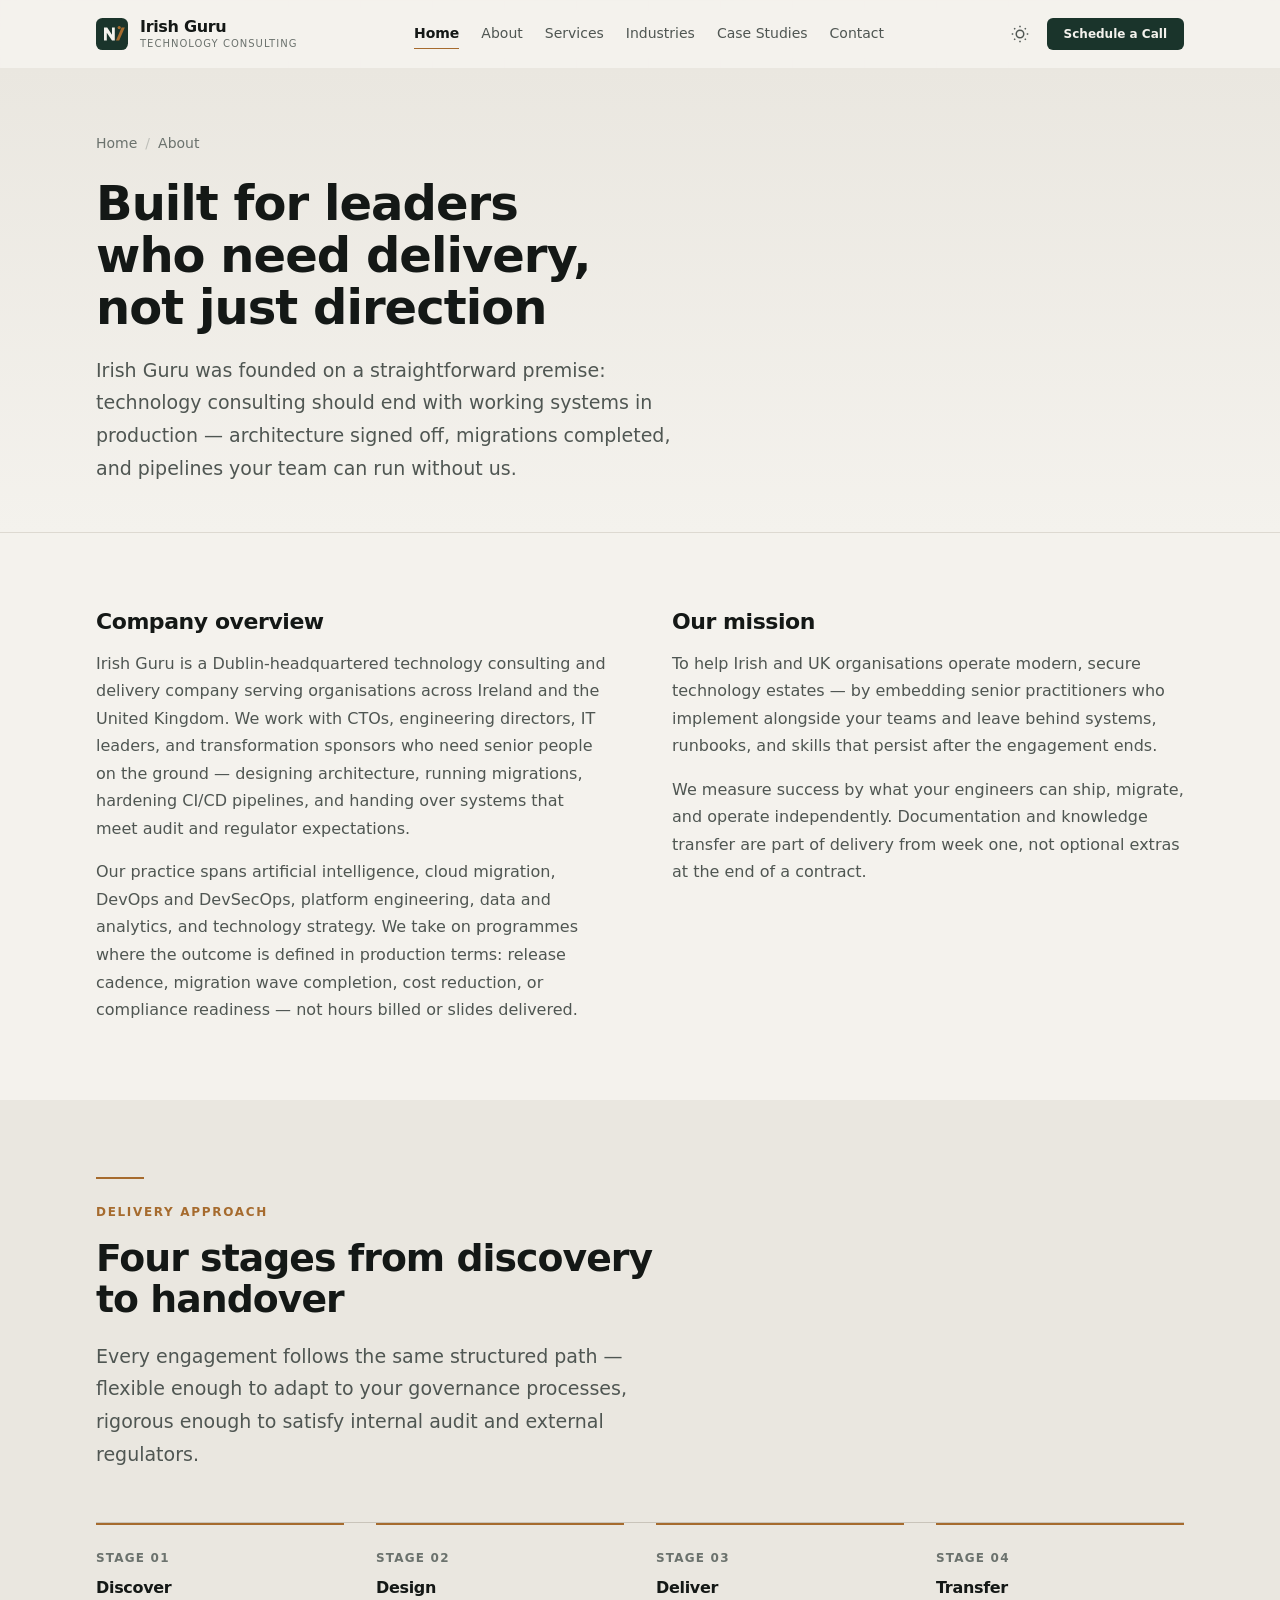
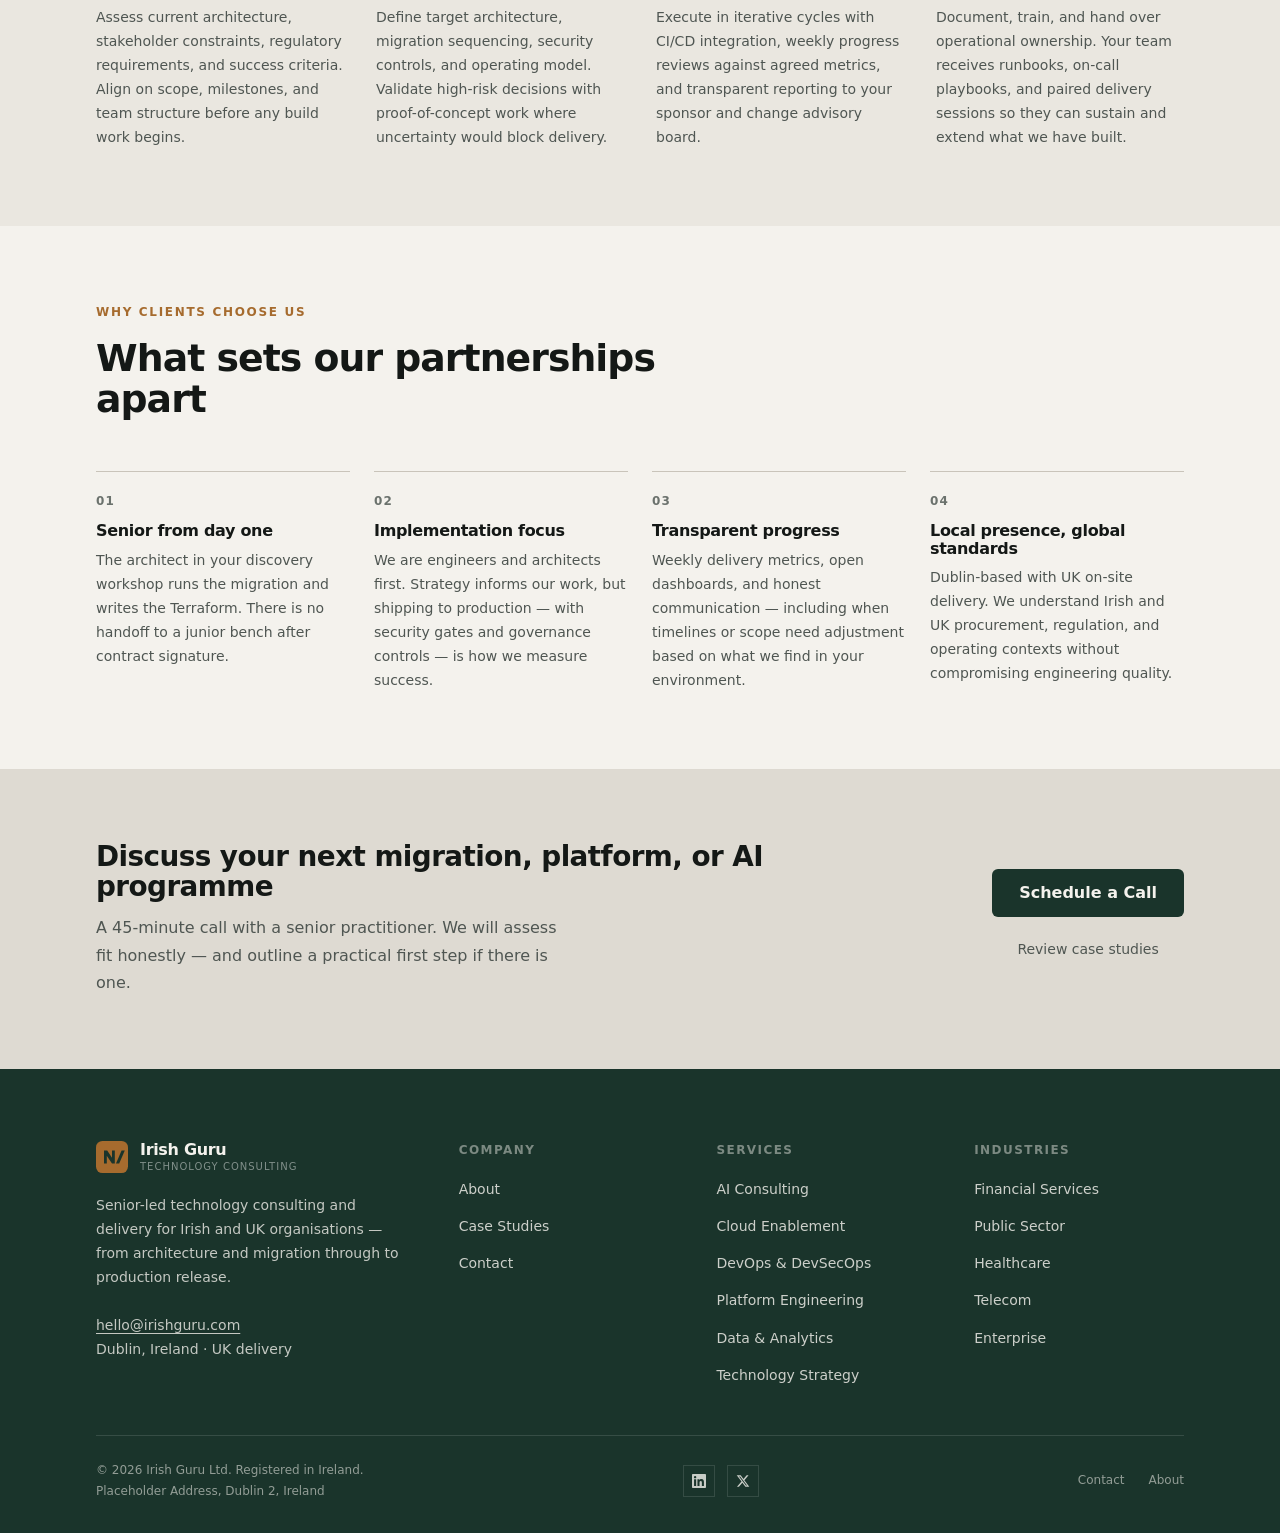
==== about/index.html @ 26310a8b "Use clean URLs without .html in browser address bar" ====
<!DOCTYPE html>
<html lang="en-IE">
<head>
  <meta charset="UTF-8">
  <meta name="viewport" content="width=device-width, initial-scale=1.0">
  <meta name="theme-color" content="#1a342b" media="(prefers-color-scheme: light)">
  <meta name="theme-color" content="#0c100e" media="(prefers-color-scheme: dark)">
  <link rel="preconnect" href="https://api.fontshare.com" crossorigin>
  <link rel="preconnect" href="https://fonts.googleapis.com">
  <link rel="preconnect" href="https://fonts.gstatic.com" crossorigin>
  <link href="https://api.fontshare.com/v2/css?f[]=satoshi@700,500,400&f[]=cabinet-grotesk@800,700,500&display=swap" rel="stylesheet">
  <link href="https://fonts.googleapis.com/css2?family=Source+Serif+4:ital,opsz,wght@0,8..60,400;0,8..60,600;1,8..60,400&display=swap" rel="stylesheet">
  <title>About — Irish Guru Technology Consulting</title>
  <meta name="description" content="Irish Guru is a Dublin-based consultancy that embeds senior architects and engineers with Irish and UK organisations — from discovery through production handover.">
  <meta name="robots" content="index, follow">
  <link rel="canonical" href="https://irishguru.com/about/">
  <link rel="icon" href="../favicon.svg" type="image/svg+xml">
  <meta property="og:type" content="website">
  <meta property="og:site_name" content="Irish Guru">
  <meta property="og:title" content="About — Irish Guru Technology Consulting">
  <meta property="og:description" content="Senior-led technology consulting and delivery for Irish and UK organisations — architecture, migration, and secure release pipelines.">
  <meta property="og:url" content="https://irishguru.com/about/">
  <meta property="og:image" content="https://irishguru.com/favicon.svg">
  <meta property="og:locale" content="en_IE">
  <meta name="twitter:card" content="summary">
  <meta name="twitter:image" content="https://irishguru.com/favicon.svg">
  <meta name="twitter:title" content="About — Irish Guru Technology Consulting">
  <meta name="twitter:description" content="Senior-led technology consulting and delivery for Irish and UK organisations — architecture, migration, and secure release pipelines.">
  <script>
    (function(){var t=localStorage.getItem('irishguru-theme');if(!t)t=matchMedia('(prefers-color-scheme:dark)').matches?'dark':'light';document.documentElement.setAttribute('data-theme',t);})();
  </script>
  <link rel="stylesheet" href="../css/styles.css">
  <script type="application/ld+json">
  {
    "@context": "https://schema.org",
    "@type": "Organization",
    "name": "Irish Guru",
    "url": "https://irishguru.com",
    "logo": "https://irishguru.com/favicon.svg",
    "description": "Ireland-focused technology consulting and delivery company serving Irish and UK organisations.",
    "address": {
      "@type": "PostalAddress",
      "streetAddress": "Placeholder Address, Dublin 2",
      "addressLocality": "Dublin",
      "addressCountry": "IE"
    },
    "contactPoint": {
      "@type": "ContactPoint",
      "email": "hello@irishguru.com",
      "contactType": "sales",
      "areaServed": ["IE", "GB"],
      "availableLanguage": "English"
    },
    "sameAs": [
      "https://www.linkedin.com/company/irishguru",
      "https://twitter.com/irishguru"
    ]
  }
  </script>
</head>
<body>
  <a href="#main" class="skip-link">Skip to main content</a>

  <header class="site-header" role="banner">
    <div class="container site-header__inner">
      <a href="../" class="logo" aria-label="Irish Guru — Home">
        <svg class="logo__mark" viewBox="0 0 40 40" fill="none" xmlns="http://www.w3.org/2000/svg" aria-hidden="true">
          <rect width="40" height="40" rx="8" fill="currentColor" style="color: var(--color-primary)"/>
          <path d="M10 28V12h4l6 9V12h3.5v16H20l-6.5-9.5V28H10z" fill="var(--color-bg)"/>
          <path d="M25 28l7-16h4L29 28h-4z" fill="var(--color-accent)"/>
          <circle cx="29" cy="12" r="2" fill="var(--color-accent)"/>
        </svg>
        <div class="logo__text">Irish Guru<span>Technology Consulting</span></div>
      </a>
      <nav class="nav" aria-label="Primary navigation">
        <a href="../" class="nav__link" data-nav="home">Home</a>
        <a href="../about/" class="nav__link" data-nav="about">About</a>
        <a href="../services/" class="nav__link" data-nav="services">Services</a>
        <a href="../industries/" class="nav__link" data-nav="industries">Industries</a>
        <a href="../case-studies/" class="nav__link" data-nav="case-studies">Case Studies</a>
        <a href="../contact/" class="nav__link" data-nav="contact">Contact</a>
      </nav>
      <div class="header-actions">
        <button class="theme-toggle" type="button" aria-label="Switch to dark mode">
          <svg class="theme-toggle__icon--light" width="18" height="18" viewBox="0 0 24 24" fill="none" stroke="currentColor" stroke-width="2" aria-hidden="true"><circle cx="12" cy="12" r="5"/><path d="M12 1v2M12 21v2M4.22 4.22l1.42 1.42M18.36 18.36l1.42 1.42M1 12h2M21 12h2M4.22 19.78l1.42-1.42M18.36 5.64l1.42-1.42"/></svg>
          <svg class="theme-toggle__icon--dark" width="18" height="18" viewBox="0 0 24 24" fill="none" stroke="currentColor" stroke-width="2" aria-hidden="true"><path d="M21 12.79A9 9 0 1 1 11.21 3 7 7 0 0 0 21 12.79z"/></svg>
        </button>
        <a href="../contact/" class="btn btn--primary btn--sm header-cta">Schedule a Call</a>
        <button class="menu-toggle" type="button" aria-expanded="false" aria-controls="mobile-nav" aria-label="Open menu"><span class="menu-toggle__bar"></span></button>
      </div>
    </div>
    <nav id="mobile-nav" class="mobile-nav" aria-label="Mobile navigation" aria-hidden="true">
      <ul class="mobile-nav__list">
        <li><a href="../" class="mobile-nav__link" data-nav="home">Home</a></li>
        <li><a href="../about/" class="mobile-nav__link" data-nav="about">About</a></li>
        <li><a href="../services/" class="mobile-nav__link" data-nav="services">Services</a></li>
        <li><a href="../industries/" class="mobile-nav__link" data-nav="industries">Industries</a></li>
        <li><a href="../case-studies/" class="mobile-nav__link" data-nav="case-studies">Case Studies</a></li>
        <li><a href="../contact/" class="mobile-nav__link" data-nav="contact">Contact</a></li>
      </ul>
      <div class="mobile-nav__cta">
        <a href="../contact/" class="btn btn--primary btn--lg btn--block">Schedule a Call</a>
        <a href="../services/" class="btn btn--secondary btn--lg btn--block">View Services</a>
      </div>
    </nav>
  </header>

  <main id="main">
    <section class="page-hero">
      <div class="container">
        <nav class="breadcrumb" aria-label="Breadcrumb">
          <a href="../">Home</a><span class="breadcrumb__sep" aria-hidden="true">/</span><span aria-current="page">About</span>
        </nav>
        <h1 class="page-hero__title">Built for leaders who need delivery, not just direction</h1>
        <p class="page-hero__desc">Irish Guru was founded on a straightforward premise: technology consulting should end with working systems in production — architecture signed off, migrations completed, and pipelines your team can run without us.</p>
      </div>
    </section>

    <section class="section">
      <div class="container">
        <div class="about-split reveal">
          <div class="about-block">
            <h2 class="about-block__title">Company overview</h2>
            <p class="about-block__text">Irish Guru is a Dublin-headquartered technology consulting and delivery company serving organisations across Ireland and the United Kingdom. We work with CTOs, engineering directors, IT leaders, and transformation sponsors who need senior people on the ground — designing architecture, running migrations, hardening CI/CD pipelines, and handing over systems that meet audit and regulator expectations.</p>
            <p class="about-block__text">Our practice spans artificial intelligence, cloud migration, DevOps and DevSecOps, platform engineering, data and analytics, and technology strategy. We take on programmes where the outcome is defined in production terms: release cadence, migration wave completion, cost reduction, or compliance readiness — not hours billed or slides delivered.</p>
          </div>
          <div class="about-block">
            <h2 class="about-block__title">Our mission</h2>
            <p class="about-block__text">To help Irish and UK organisations operate modern, secure technology estates — by embedding senior practitioners who implement alongside your teams and leave behind systems, runbooks, and skills that persist after the engagement ends.</p>
            <p class="about-block__text">We measure success by what your engineers can ship, migrate, and operate independently. Documentation and knowledge transfer are part of delivery from week one, not optional extras at the end of a contract.</p>
          </div>
        </div>
      </div>
    </section>

    <section class="section section--muted">
      <div class="container">
        <header class="section__header reveal">
          <div class="section__rule" aria-hidden="true"></div>
          <span class="section__eyebrow">Delivery approach</span>
          <h2 class="section__title">Four stages from discovery to handover</h2>
          <p class="section__desc">Every engagement follows the same structured path — flexible enough to adapt to your governance processes, rigorous enough to satisfy internal audit and external regulators.</p>
        </header>
        <div class="method-row reveal">
          <div class="method-step">
            <p class="method-step__num">Stage 01</p>
            <h3 class="method-step__title">Discover</h3>
            <p class="method-step__desc">Assess current architecture, stakeholder constraints, regulatory requirements, and success criteria. Align on scope, milestones, and team structure before any build work begins.</p>
          </div>
          <div class="method-step">
            <p class="method-step__num">Stage 02</p>
            <h3 class="method-step__title">Design</h3>
            <p class="method-step__desc">Define target architecture, migration sequencing, security controls, and operating model. Validate high-risk decisions with proof-of-concept work where uncertainty would block delivery.</p>
          </div>
          <div class="method-step">
            <p class="method-step__num">Stage 03</p>
            <h3 class="method-step__title">Deliver</h3>
            <p class="method-step__desc">Execute in iterative cycles with CI/CD integration, weekly progress reviews against agreed metrics, and transparent reporting to your sponsor and change advisory board.</p>
          </div>
          <div class="method-step">
            <p class="method-step__num">Stage 04</p>
            <h3 class="method-step__title">Transfer</h3>
            <p class="method-step__desc">Document, train, and hand over operational ownership. Your team receives runbooks, on-call playbooks, and paired delivery sessions so they can sustain and extend what we have built.</p>
          </div>
        </div>
      </div>
    </section>

    <section class="section">
      <div class="container">
        <header class="section__header reveal">
          <span class="section__eyebrow">Why clients choose us</span>
          <h2 class="section__title">What sets our partnerships apart</h2>
        </header>
        <div class="value-row reveal">
          <div class="value-cell">
            <p class="method-step__num">01</p>
            <h3 class="value-cell__title">Senior from day one</h3>
            <p class="value-cell__desc">The architect in your discovery workshop runs the migration and writes the Terraform. There is no handoff to a junior bench after contract signature.</p>
          </div>
          <div class="value-cell">
            <p class="method-step__num">02</p>
            <h3 class="value-cell__title">Implementation focus</h3>
            <p class="value-cell__desc">We are engineers and architects first. Strategy informs our work, but shipping to production — with security gates and governance controls — is how we measure success.</p>
          </div>
          <div class="value-cell">
            <p class="method-step__num">03</p>
            <h3 class="value-cell__title">Transparent progress</h3>
            <p class="value-cell__desc">Weekly delivery metrics, open dashboards, and honest communication — including when timelines or scope need adjustment based on what we find in your environment.</p>
          </div>
          <div class="value-cell">
            <p class="method-step__num">04</p>
            <h3 class="value-cell__title">Local presence, global standards</h3>
            <p class="value-cell__desc">Dublin-based with UK on-site delivery. We understand Irish and UK procurement, regulation, and operating contexts without compromising engineering quality.</p>
          </div>
        </div>
      </div>
    </section>

    <section class="cta-band" aria-labelledby="about-cta-title">
      <div class="container cta-band__inner reveal">
        <div>
          <h2 id="about-cta-title" class="cta-band__title">Discuss your next migration, platform, or AI programme</h2>
          <p class="cta-band__desc">A 45-minute call with a senior practitioner. We will assess fit honestly — and outline a practical first step if there is one.</p>
        </div>
        <div class="cta-band__actions">
          <a href="../contact/" class="btn btn--primary btn--lg btn--block">Schedule a Call</a>
          <a href="../case-studies/" class="btn btn--ghost btn--block">Review case studies</a>
        </div>
      </div>
    </section>
  </main>

  <footer class="site-footer" role="contentinfo">
    <div class="container">
      <div class="footer-top">
        <div class="footer-brand">
          <a href="../" class="logo" aria-label="Irish Guru — Home">
            <svg class="logo__mark" viewBox="0 0 40 40" fill="none" xmlns="http://www.w3.org/2000/svg" aria-hidden="true">
              <rect width="40" height="40" rx="8" fill="var(--color-accent)"/>
              <path d="M10 28V12h4l6 9V12h3.5v16H20l-6.5-9.5V28H10z" fill="var(--color-primary)"/>
              <path d="M25 28l7-16h4L29 28h-4z" fill="var(--color-primary)"/>
            </svg>
            <div class="logo__text">Irish Guru<span>Technology Consulting</span></div>
          </a>
          <p class="footer-brand__desc">Senior-led technology consulting and delivery for Irish and UK organisations — from architecture and migration through to production release.</p>
          <p class="footer-contact">
            <a href="mailto:hello@irishguru.com">hello@irishguru.com</a><br>
            Dublin, Ireland · UK delivery
          </p>
        </div>
        <nav class="footer-nav" aria-label="Company links">
          <p class="footer-nav__title">Company</p>
          <ul class="footer-nav__list">
            <li><a href="../about/" class="footer-nav__link">About</a></li>
            <li><a href="../case-studies/" class="footer-nav__link">Case Studies</a></li>
            <li><a href="../contact/" class="footer-nav__link">Contact</a></li>
          </ul>
        </nav>
        <nav class="footer-nav" aria-label="Services links">
          <p class="footer-nav__title">Services</p>
          <ul class="footer-nav__list">
            <li><a href="../services/#ai" class="footer-nav__link">AI Consulting</a></li>
            <li><a href="../services/#cloud" class="footer-nav__link">Cloud Enablement</a></li>
            <li><a href="../services/#devops" class="footer-nav__link">DevOps &amp; DevSecOps</a></li>
            <li><a href="../services/#platform" class="footer-nav__link">Platform Engineering</a></li>
            <li><a href="../services/#data" class="footer-nav__link">Data &amp; Analytics</a></li>
            <li><a href="../services/#strategy" class="footer-nav__link">Technology Strategy</a></li>
          </ul>
        </nav>
        <nav class="footer-nav" aria-label="Industries links">
          <p class="footer-nav__title">Industries</p>
          <ul class="footer-nav__list">
            <li><a href="../industries/#financial-services" class="footer-nav__link">Financial Services</a></li>
            <li><a href="../industries/#public-sector" class="footer-nav__link">Public Sector</a></li>
            <li><a href="../industries/#healthcare" class="footer-nav__link">Healthcare</a></li>
            <li><a href="../industries/#telecom" class="footer-nav__link">Telecom</a></li>
            <li><a href="../industries/#enterprise" class="footer-nav__link">Enterprise</a></li>
          </ul>
        </nav>
      </div>
      <div class="footer-bottom">
        <p class="footer-bottom__copy">&copy; 2026 Irish Guru Ltd. Registered in Ireland.<br>Placeholder Address, Dublin 2, Ireland</p>
        <div class="footer-social" aria-label="Social media">
          <a href="https://www.linkedin.com/company/irishguru" class="footer-social__link" aria-label="LinkedIn (opens in new tab)" rel="noopener noreferrer" target="_blank"><svg viewBox="0 0 24 24" fill="currentColor" aria-hidden="true"><path d="M20.447 20.452h-3.554v-5.569c0-1.328-.027-3.037-1.852-3.037-1.853 0-2.136 1.445-2.136 2.939v5.667H9.351V9h3.414v1.561h.046c.477-.9 1.637-1.85 3.37-1.85 3.601 0 4.267 2.37 4.267 5.455v6.286zM5.337 7.433a2.062 2.062 0 0 1-2.063-2.065 2.064 2.064 0 1 1 2.063 2.065zm1.782 13.019H3.555V9h3.564v11.452zM22.225 0H1.771C.792 0 0 .774 0 1.729v20.542C0 23.227.792 24 1.771 24h20.451C23.2 24 24 23.227 24 22.271V1.729C24 .774 23.2 0 22.222 0h.003z"/></svg></a>
          <a href="https://twitter.com/irishguru" class="footer-social__link" aria-label="X / Twitter (opens in new tab)" rel="noopener noreferrer" target="_blank"><svg viewBox="0 0 24 24" fill="currentColor" aria-hidden="true"><path d="M18.244 2.25h3.308l-7.227 8.26 8.502 11.24H16.17l-5.214-6.817L4.99 21.75H1.68l7.73-8.835L1.254 2.25H8.08l4.713 6.231zm-1.161 17.52h1.833L7.084 4.126H5.117z"/></svg></a>
        </div>
        <nav class="footer-legal" aria-label="Legal links">
          <a href="../contact/" class="footer-legal__link">Contact</a>
          <a href="../about/" class="footer-legal__link">About</a>
        </nav>
      </div>
    </div>
  </footer>

  <script src="../js/main.js" defer></script>
</body>
</html>
---- css/styles.css ----
/* ==========================================================================
   Irish Guru — Premium B2B Consultancy
   Fonts loaded via <link> in HTML for faster, more reliable rendering.
   ========================================================================== */

/* --- Tokens --------------------------------------------------------------- */
:root {
  --color-bg: #f4f2ed;
  --color-bg-elevated: #faf9f6;
  --color-bg-muted: #eae7e0;
  --color-bg-inset: #dedad2;
  --color-bg-accent: #e4ece8;
  --color-surface: #faf9f6;
  --color-border: #c9c4ba;
  --color-border-subtle: #ddd9d1;

  --color-text: #141816;
  --color-text-muted: #4f5652;
  --color-text-subtle: #6b726d;
  --color-text-inverse: #f4f2ed;

  --color-primary: #1a342b;
  --color-primary-hover: #122820;
  --color-accent: #a66b2e;
  --color-accent-hover: #8c5a26;
  --color-accent-muted: rgba(166, 107, 46, 0.14);
  --color-accent-line: rgba(166, 107, 46, 0.45);

  --color-focus: #a66b2e;
  --color-error: #9b2c2c;

  --font-display: 'Cabinet Grotesk', system-ui, sans-serif;
  --font-body: 'Satoshi', system-ui, sans-serif;
  --font-serif: 'Source Serif 4', Georgia, serif;

  --text-xs: clamp(0.6875rem, 0.66rem + 0.12vw, 0.75rem);
  --text-sm: clamp(0.8125rem, 0.78rem + 0.16vw, 0.875rem);
  --text-base: clamp(0.9375rem, 0.9rem + 0.18vw, 1rem);
  --text-lg: clamp(1.0625rem, 1rem + 0.28vw, 1.1875rem);
  --text-xl: clamp(1.1875rem, 1.08rem + 0.45vw, 1.375rem);
  --text-2xl: clamp(1.375rem, 1.22rem + 0.65vw, 1.75rem);
  --text-3xl: clamp(1.75rem, 1.48rem + 1.1vw, 2.375rem);
  --text-4xl: clamp(2.125rem, 1.72rem + 1.75vw, 3rem);
  --text-5xl: clamp(2.5rem, 1.95rem + 2.5vw, 3.75rem);
  --text-6xl: clamp(2.875rem, 2.1rem + 3.5vw, 4.5rem);

  --leading-tight: 1.08;
  --leading-snug: 1.3;
  --leading-normal: 1.58;
  --leading-relaxed: 1.72;

  --space-1: 0.25rem;
  --space-2: 0.5rem;
  --space-3: 0.75rem;
  --space-4: 1rem;
  --space-5: 1.25rem;
  --space-6: 1.5rem;
  --space-8: 2rem;
  --space-10: 2.5rem;
  --space-12: 3rem;
  --space-16: 4rem;
  --space-20: 5rem;
  --space-24: 6rem;
  --space-28: 7rem;
  --space-32: 8rem;

  --container-max: 68rem;
  --container-wide: 78rem;
  --header-height: 4.25rem;

  --radius-sm: 0.125rem;
  --radius-md: 0.375rem;
  --radius-lg: 0.625rem;

  --shadow-sm: 0 1px 0 rgba(20, 24, 22, 0.04);
  --shadow-md: 0 8px 32px rgba(20, 24, 22, 0.07);
  --shadow-header: 0 1px 0 var(--color-border-subtle);

  --ease-out: cubic-bezier(0.22, 1, 0.36, 1);
  --duration-fast: 140ms;
  --duration-base: 240ms;
  --duration-slow: 560ms;

  --section-pad: clamp(3.5rem, 6vw, 6rem);
}

[data-theme='dark'] {
  --color-bg: #0c100e;
  --color-bg-elevated: #131816;
  --color-bg-muted: #181e1b;
  --color-bg-inset: #1f2622;
  --color-bg-accent: #152019;
  --color-surface: #131816;
  --color-border: #3a433e;
  --color-border-subtle: #272e2a;

  --color-text: #edf0ee;
  --color-text-muted: #b4bbb6;
  --color-text-subtle: #8a928c;
  --color-text-inverse: #0c100e;

  --color-primary: #d4e4dc;
  --color-primary-hover: #e8f0ec;
  --color-accent: #c98547;
  --color-accent-hover: #dba364;
  --color-accent-muted: rgba(201, 133, 71, 0.18);
  --color-accent-line: rgba(201, 133, 71, 0.55);

  --shadow-sm: 0 1px 0 rgba(0, 0, 0, 0.25);
  --shadow-md: 0 12px 40px rgba(0, 0, 0, 0.35);
  --shadow-header: 0 1px 0 var(--color-border-subtle);
}

/* --- Base ----------------------------------------------------------------- */
*, *::before, *::after { box-sizing: border-box; margin: 0; padding: 0; }

html {
  scroll-behavior: smooth;
  scroll-padding-top: calc(var(--header-height) + 1rem);
  -webkit-text-size-adjust: 100%;
}

[id] {
  scroll-margin-top: calc(var(--header-height) + 1.25rem);
}

body {
  font-family: var(--font-body);
  font-size: var(--text-base);
  line-height: var(--leading-normal);
  color: var(--color-text);
  background: var(--color-bg);
  -webkit-font-smoothing: antialiased;
  text-rendering: optimizeLegibility;
}

body.nav-open { overflow: hidden; }

/* Subtle page texture — editorial, not decorative */
body::before {
  content: '';
  position: fixed;
  inset: 0;
  pointer-events: none;
  z-index: -1;
  opacity: 0.4;
  background-image:
    linear-gradient(var(--color-border-subtle) 1px, transparent 1px),
    linear-gradient(90deg, var(--color-border-subtle) 1px, transparent 1px);
  background-size: 72px 72px;
  mask-image: radial-gradient(ellipse 80% 60% at 50% 0%, black, transparent);
}

[data-theme='dark'] body::before {
  opacity: 0.12;
}

img, svg { display: block; max-width: 100%; height: auto; }
a { color: inherit; text-decoration: none; }
ul, ol { list-style: none; }
button, input, select, textarea { font: inherit; color: inherit; }
button { cursor: pointer; border: none; background: none; }

:focus-visible {
  outline: 2px solid var(--color-focus);
  outline-offset: 3px;
}

::selection {
  background: var(--color-accent-muted);
  color: var(--color-text);
}

.sr-only {
  position: absolute; width: 1px; height: 1px; padding: 0; margin: -1px;
  overflow: hidden; clip: rect(0,0,0,0); white-space: nowrap; border: 0;
}

.skip-link {
  position: absolute; top: -100%; left: var(--space-4); z-index: 9999;
  padding: var(--space-3) var(--space-5);
  background: var(--color-primary); color: var(--color-text-inverse);
  border-radius: var(--radius-md); font-weight: 600; font-size: var(--text-sm);
}
.skip-link:focus { top: var(--space-4); }

/* --- Layout --------------------------------------------------------------- */
.container {
  width: min(100% - clamp(1.25rem, 4vw, 2.5rem), var(--container-max));
  margin-inline: auto;
}

.container--wide {
  width: min(100% - clamp(1.25rem, 4vw, 2.5rem), var(--container-wide));
  margin-inline: auto;
}

.section { padding-block: var(--section-pad); }
.section--compact { padding-block: clamp(2rem, 4vw, 3rem); }
.section--tight-top { padding-top: clamp(2rem, 4vw, 3rem); }
.section--muted { background: var(--color-bg-muted); }
.section--inset { background: var(--color-bg-inset); }
.section--accent { background: var(--color-bg-accent); }
.section--dark {
  background: var(--color-primary);
  color: var(--color-text-inverse);
}
[data-theme='dark'] .section--dark {
  background: #0f1512;
  color: var(--color-text);
}

.section__rule {
  width: 3rem;
  height: 2px;
  background: var(--color-accent);
  margin-bottom: var(--space-6);
}

.section__header { max-width: 38rem; margin-bottom: clamp(2rem, 4vw, 3.5rem); }
.section__header--wide { max-width: 44rem; }
.section__header--center { margin-inline: auto; text-align: center; }
.section__header--center .section__rule { margin-inline: auto; }

.section__eyebrow {
  display: block;
  font-size: var(--text-xs);
  font-weight: 700;
  letter-spacing: 0.14em;
  text-transform: uppercase;
  color: var(--color-accent);
  margin-bottom: var(--space-4);
}

.section__title {
  font-family: var(--font-display);
  font-size: var(--text-3xl);
  font-weight: 700;
  line-height: var(--leading-tight);
  letter-spacing: -0.025em;
  margin-bottom: var(--space-5);
}

.section__desc {
  font-size: var(--text-lg);
  color: var(--color-text-muted);
  line-height: var(--leading-relaxed);
  max-width: 36rem;
}

.section__header--center .section__desc { margin-inline: auto; }

/* --- Typography ----------------------------------------------------------- */
h1, h2, h3, h4 { font-family: var(--font-display); line-height: var(--leading-tight); letter-spacing: -0.02em; }

.display {
  font-family: var(--font-display);
  font-size: var(--text-6xl);
  font-weight: 800;
  line-height: 1.02;
  letter-spacing: -0.035em;
}

.display-sm {
  font-family: var(--font-display);
  font-size: var(--text-4xl);
  font-weight: 800;
  line-height: var(--leading-tight);
  letter-spacing: -0.03em;
}

.lead {
  font-size: var(--text-xl);
  line-height: var(--leading-relaxed);
  color: var(--color-text-muted);
  max-width: 34rem;
}

.text-serif { font-family: var(--font-serif); }
.text-muted { color: var(--color-text-muted); }
.text-subtle { color: var(--color-text-subtle); font-size: var(--text-sm); }
.text-accent { color: var(--color-accent); }

/* --- Header --------------------------------------------------------------- */
.site-header {
  position: sticky;
  top: 0;
  z-index: 200;
  height: var(--header-height);
  background: color-mix(in srgb, var(--color-bg) 88%, transparent);
  backdrop-filter: blur(16px) saturate(1.2);
  -webkit-backdrop-filter: blur(16px) saturate(1.2);
  border-bottom: 1px solid transparent;
  transition: border-color var(--duration-base), box-shadow var(--duration-base), background var(--duration-base);
}

.site-header.is-scrolled {
  border-color: var(--color-border-subtle);
  box-shadow: var(--shadow-header);
  background: color-mix(in srgb, var(--color-bg) 94%, transparent);
}

.site-header__inner {
  display: flex;
  align-items: center;
  justify-content: space-between;
  height: 100%;
  gap: var(--space-4);
}

.logo {
  display: flex;
  align-items: center;
  gap: var(--space-3);
  flex-shrink: 0;
  min-width: 0;
}

.logo__mark { width: 2rem; height: 2rem; flex-shrink: 0; }

.logo__text {
  font-family: var(--font-display);
  font-size: var(--text-base);
  font-weight: 700;
  letter-spacing: -0.02em;
  line-height: 1.1;
  min-width: 0;
}

.logo__text span {
  display: block;
  font-size: 0.625rem;
  font-weight: 500;
  letter-spacing: 0.1em;
  text-transform: uppercase;
  color: var(--color-text-subtle);
  margin-top: 0.15rem;
}

.nav { display: none; }

@media (min-width: 960px) {
  .nav { display: flex; align-items: center; gap: 0.125rem; }
}

.nav__link {
  position: relative;
  padding: 0.5rem 0.625rem;
  font-size: var(--text-sm);
  font-weight: 500;
  color: var(--color-text-muted);
  border-radius: var(--radius-sm);
  transition: color var(--duration-fast);
}

.nav__link:hover { color: var(--color-text); }

.nav__link.is-active {
  color: var(--color-text);
  font-weight: 600;
}

.nav__link.is-active::after {
  content: '';
  position: absolute;
  left: 0.625rem;
  right: 0.625rem;
  bottom: 0.25rem;
  height: 1px;
  background: var(--color-accent);
}

.header-actions {
  display: flex;
  align-items: center;
  gap: var(--space-2);
  flex-shrink: 0;
}

.header-cta { display: none; }

@media (min-width: 960px) {
  .header-cta { display: inline-flex; }
}

.theme-toggle {
  display: flex;
  align-items: center;
  justify-content: center;
  width: 2.375rem;
  height: 2.375rem;
  border-radius: var(--radius-md);
  color: var(--color-text-muted);
  border: 1px solid transparent;
  transition: background var(--duration-fast), color var(--duration-fast), border-color var(--duration-fast);
}

.theme-toggle:hover {
  background: var(--color-bg-muted);
  color: var(--color-text);
  border-color: var(--color-border-subtle);
}

.theme-toggle__icon--dark,
[data-theme='dark'] .theme-toggle__icon--light { display: none; }
[data-theme='dark'] .theme-toggle__icon--dark { display: block; }

.menu-toggle {
  display: flex;
  align-items: center;
  justify-content: center;
  width: 2.375rem;
  height: 2.375rem;
  border-radius: var(--radius-md);
  border: 1px solid var(--color-border-subtle);
  color: var(--color-text);
}

@media (min-width: 960px) { .menu-toggle { display: none; } }

.menu-toggle__bar {
  display: block;
  width: 1.125rem;
  height: 1.5px;
  background: currentColor;
  position: relative;
}

.menu-toggle__bar::before,
.menu-toggle__bar::after {
  content: '';
  position: absolute;
  left: 0;
  width: 100%;
  height: 1.5px;
  background: currentColor;
  transition: transform var(--duration-base) var(--ease-out);
}

.menu-toggle__bar::before { top: -5px; }
.menu-toggle__bar::after { top: 5px; }

.menu-toggle[aria-expanded='true'] .menu-toggle__bar { background: transparent; }
.menu-toggle[aria-expanded='true'] .menu-toggle__bar::before { transform: translateY(5px) rotate(45deg); }
.menu-toggle[aria-expanded='true'] .menu-toggle__bar::after { transform: translateY(-5px) rotate(-45deg); }

.mobile-nav {
  position: fixed;
  inset: var(--header-height) 0 0 0;
  z-index: 190;
  background: var(--color-bg);
  border-top: 1px solid var(--color-border-subtle);
  padding: var(--space-6) clamp(1.25rem, 4vw, 2.5rem) var(--space-8);
  transform: translateY(-110%);
  opacity: 0;
  visibility: hidden;
  transition: transform var(--duration-base) var(--ease-out), opacity var(--duration-base), visibility var(--duration-base);
  overflow-y: auto;
  -webkit-overflow-scrolling: touch;
}

.mobile-nav.is-open {
  transform: translateY(0);
  opacity: 1;
  visibility: visible;
}

@media (min-width: 960px) { .mobile-nav { display: none; } }

.mobile-nav__list { display: flex; flex-direction: column; gap: var(--space-1); }

.mobile-nav__link {
  display: block;
  padding: var(--space-4) var(--space-3);
  font-size: var(--text-lg);
  font-weight: 500;
  border-bottom: 1px solid var(--color-border-subtle);
  transition: color var(--duration-fast);
}

.mobile-nav__link.is-active {
  color: var(--color-accent);
  font-weight: 600;
}

.mobile-nav__cta {
  margin-top: var(--space-8);
  display: flex;
  flex-direction: column;
  gap: var(--space-3);
}

/* --- Buttons -------------------------------------------------------------- */
.btn {
  display: inline-flex;
  align-items: center;
  justify-content: center;
  gap: var(--space-2);
  padding: 0.75rem 1.375rem;
  font-size: var(--text-sm);
  font-weight: 600;
  line-height: 1;
  border-radius: var(--radius-md);
  border: 1px solid transparent;
  transition: background var(--duration-fast), color var(--duration-fast), border-color var(--duration-fast), transform var(--duration-fast);
  white-space: nowrap;
}

.btn:active { transform: scale(0.985); }

.btn--primary {
  background: var(--color-primary);
  color: var(--color-text-inverse);
}

.btn--primary:hover { background: var(--color-primary-hover); }

[data-theme='dark'] .btn--primary {
  background: var(--color-accent);
  color: var(--color-text-inverse);
}

[data-theme='dark'] .btn--primary:hover { background: var(--color-accent-hover); }

.btn--secondary {
  background: transparent;
  color: var(--color-text);
  border-color: var(--color-border);
}

.btn--secondary:hover {
  background: var(--color-bg-muted);
  border-color: var(--color-text-subtle);
}

.btn--accent {
  background: var(--color-accent);
  color: #fff;
}

.btn--accent:hover { background: var(--color-accent-hover); }

.btn--ghost {
  padding-inline: var(--space-3);
  color: var(--color-text-muted);
  font-weight: 500;
}

.btn--ghost:hover { color: var(--color-accent); }

.btn--block { width: 100%; }

.btn--sm { padding: 0.5625rem 1rem; font-size: var(--text-xs); }
.btn--lg { padding: 0.9375rem 1.625rem; font-size: var(--text-base); }

.btn-group {
  display: flex;
  flex-wrap: wrap;
  gap: var(--space-3);
  align-items: center;
}

.link-arrow {
  display: inline-flex;
  align-items: center;
  gap: var(--space-2);
  font-size: var(--text-sm);
  font-weight: 600;
  color: var(--color-accent);
  border-bottom: 1px solid var(--color-accent-line);
  padding-bottom: 2px;
  transition: gap var(--duration-fast), border-color var(--duration-fast);
}

.link-arrow:hover { gap: var(--space-3); border-color: var(--color-accent); }
.link-arrow svg { width: 0.875rem; height: 0.875rem; flex-shrink: 0; }

/* --- Hero ----------------------------------------------------------------- */
.hero {
  position: relative;
  padding-block: clamp(2.5rem, 7vw, 5.5rem) clamp(3rem, 6vw, 5rem);
  border-bottom: 1px solid var(--color-border-subtle);
  background: linear-gradient(165deg, var(--color-bg) 0%, var(--color-bg-muted) 55%, var(--color-bg-accent) 100%);
  overflow: hidden;
}

.hero::after {
  content: '';
  position: absolute;
  top: -20%;
  right: -10%;
  width: min(50vw, 28rem);
  height: min(50vw, 28rem);
  background: radial-gradient(circle, var(--color-accent-muted) 0%, transparent 70%);
  pointer-events: none;
}

.hero__layout {
  display: grid;
  gap: clamp(2.5rem, 5vw, 4rem);
  position: relative;
  z-index: 1;
}

@media (min-width: 1024px) {
  .hero__layout {
    grid-template-columns: minmax(0, 1.1fr) minmax(0, 0.9fr);
    align-items: end;
    gap: clamp(3rem, 6vw, 5rem);
  }
}

.hero__eyebrow {
  display: flex;
  align-items: center;
  gap: var(--space-3);
  font-size: var(--text-xs);
  font-weight: 700;
  letter-spacing: 0.12em;
  text-transform: uppercase;
  color: var(--color-text-subtle);
  margin-bottom: var(--space-6);
}

.hero__eyebrow::before {
  content: '';
  width: 1.5rem;
  height: 1px;
  background: var(--color-accent);
  flex-shrink: 0;
}

.hero__title { margin-bottom: var(--space-6); }

.hero__title em {
  font-family: var(--font-serif);
  font-style: italic;
  font-weight: 400;
  color: var(--color-accent);
}

.hero__desc { margin-bottom: var(--space-8); max-width: 32rem; }

.hero__aside {
  background: color-mix(in srgb, var(--color-surface) 92%, transparent);
  padding: clamp(1.25rem, 3vw, 2rem);
  border: 1px solid var(--color-border-subtle);
  box-shadow: var(--shadow-md);
}

@media (max-width: 1023px) {
  .hero__aside {
    border-top: 1px solid var(--color-border-subtle);
    padding-top: var(--space-8);
  }
}

.hero__proof-title {
  font-size: var(--text-xs);
  font-weight: 700;
  letter-spacing: 0.12em;
  text-transform: uppercase;
  color: var(--color-text-subtle);
  margin-bottom: var(--space-6);
}

.hero__proof-list {
  display: flex;
  flex-direction: column;
  gap: var(--space-6);
}

.hero__proof-item {
  display: grid;
  grid-template-columns: auto 1fr;
  gap: var(--space-4);
  align-items: baseline;
}

.hero__proof-value {
  font-family: var(--font-display);
  font-size: var(--text-2xl);
  font-weight: 800;
  letter-spacing: -0.03em;
  color: var(--color-primary);
  min-width: 4.5rem;
}

[data-theme='dark'] .hero__proof-value { color: var(--color-accent); }

.hero__proof-label {
  font-size: var(--text-sm);
  color: var(--color-text-muted);
  line-height: var(--leading-snug);
}

.hero__note {
  margin-top: var(--space-8);
  padding-top: var(--space-6);
  border-top: 1px solid var(--color-border-subtle);
  font-family: var(--font-serif);
  font-size: var(--text-base);
  font-style: italic;
  color: var(--color-text-muted);
  line-height: var(--leading-relaxed);
}

/* --- Intro strip ---------------------------------------------------------- */
.intro-strip {
  padding-block: clamp(2rem, 4vw, 3rem);
  background: var(--color-bg-muted);
  border-bottom: 1px solid var(--color-border-subtle);
}

.intro-strip__inner {
  display: grid;
  gap: var(--space-5);
}

@media (min-width: 768px) {
  .intro-strip__inner {
    grid-template-columns: 9rem 1fr;
    gap: var(--space-10);
    align-items: start;
  }
}

.intro-strip__label {
  font-size: var(--text-xs);
  font-weight: 700;
  letter-spacing: 0.12em;
  text-transform: uppercase;
  color: var(--color-text-subtle);
}

.intro-strip__text {
  font-family: var(--font-serif);
  font-size: var(--text-xl);
  line-height: var(--leading-relaxed);
  color: var(--color-text);
  max-width: 46rem;
}

/* --- Editorial service index (homepage) ----------------------------------- */
.service-index { border-top: 1px solid var(--color-border); }

.service-index__item {
  display: grid;
  gap: var(--space-4);
  padding-block: clamp(1.5rem, 3vw, 2rem);
  border-bottom: 1px solid var(--color-border-subtle);
  transition: background var(--duration-base);
}

@media (min-width: 768px) {
  .service-index__item {
    grid-template-columns: 4rem 1fr auto;
    gap: var(--space-8);
    align-items: start;
  }
}

.service-index__item:hover { background: color-mix(in srgb, var(--color-bg-muted) 50%, transparent); }

.service-index__item--featured {
  padding-block: clamp(2rem, 4vw, 2.75rem);
  background: linear-gradient(135deg, var(--color-bg-accent) 0%, var(--color-bg-muted) 100%);
  border-bottom-color: var(--color-border);
  border-left: 3px solid var(--color-accent);
  padding-left: calc(var(--space-6) - 3px);
}

.service-index__item--featured:hover {
  background: color-mix(in srgb, var(--color-bg-accent) 80%, var(--color-bg-muted));
}

.service-index__num {
  font-family: var(--font-display);
  font-size: var(--text-sm);
  font-weight: 700;
  color: var(--color-accent);
  letter-spacing: 0.05em;
}

.service-index__title {
  font-size: var(--text-xl);
  font-weight: 700;
  margin-bottom: var(--space-2);
}

.service-index__title a:hover { color: var(--color-accent); }

.service-index__desc {
  font-size: var(--text-sm);
  color: var(--color-text-muted);
  line-height: var(--leading-relaxed);
  max-width: 38rem;
}

.service-index__outcome {
  margin-top: var(--space-3);
  font-size: var(--text-xs);
  font-weight: 600;
  letter-spacing: 0.04em;
  text-transform: uppercase;
  color: var(--color-text-subtle);
}

.service-index__link {
  align-self: center;
  white-space: nowrap;
}

@media (max-width: 767px) {
  .service-index__link { justify-self: start; }
}

/* --- Differentiators ------------------------------------------------------ */
.diff-grid {
  display: grid;
  gap: clamp(2.5rem, 5vw, 4rem);
}

@media (min-width: 1024px) {
  .diff-grid {
    grid-template-columns: 0.85fr 1.15fr;
    gap: clamp(3rem, 6vw, 5rem);
    align-items: start;
  }
}

.diff-aside__quote {
  font-family: var(--font-serif);
  font-size: var(--text-2xl);
  line-height: var(--leading-snug);
  margin-bottom: var(--space-6);
  padding-left: var(--space-6);
  border-left: 2px solid var(--color-accent);
}

.diff-list { display: flex; flex-direction: column; }

.diff-item {
  padding: var(--space-6) 0;
  border-bottom: 1px solid var(--color-border-subtle);
}

.diff-item:first-child { padding-top: 0; }
.diff-item:last-child { border-bottom: none; padding-bottom: 0; }

.diff-item__label {
  font-size: var(--text-xs);
  font-weight: 700;
  letter-spacing: 0.1em;
  text-transform: uppercase;
  color: var(--color-accent);
  margin-bottom: var(--space-2);
}

.diff-item__title {
  font-size: var(--text-lg);
  font-weight: 700;
  margin-bottom: var(--space-2);
}

.diff-item__desc {
  font-size: var(--text-sm);
  color: var(--color-text-muted);
  line-height: var(--leading-relaxed);
  max-width: 34rem;
}

/* --- Capabilities --------------------------------------------------------- */
.cap-grid {
  display: grid;
  gap: var(--space-8);
  border-top: 1px solid var(--color-border);
  padding-top: var(--space-8);
}

@media (min-width: 768px) {
  .cap-grid { grid-template-columns: repeat(2, 1fr); }
}

@media (min-width: 1024px) {
  .cap-grid { grid-template-columns: repeat(4, 1fr); gap: var(--space-6); }
}

.cap-group__title {
  font-size: var(--text-xs);
  font-weight: 700;
  letter-spacing: 0.1em;
  text-transform: uppercase;
  color: var(--color-text-subtle);
  margin-bottom: var(--space-4);
  padding-bottom: var(--space-3);
  border-bottom: 1px solid var(--color-border-subtle);
}

.cap-tags { display: flex; flex-wrap: wrap; gap: var(--space-2); }

.cap-tag {
  font-size: var(--text-xs);
  font-weight: 500;
  padding: 0.375rem 0.625rem;
  background: var(--color-bg-muted);
  border: 1px solid var(--color-border-subtle);
  color: var(--color-text-muted);
}

/* --- Industry index ------------------------------------------------------- */
.industry-index { display: flex; flex-direction: column; gap: 0; }

.industry-row {
  display: grid;
  gap: var(--space-4);
  padding-block: clamp(1.75rem, 3vw, 2.25rem);
  border-bottom: 1px solid var(--color-border-subtle);
}

@media (min-width: 768px) {
  .industry-row {
    grid-template-columns: 11rem 1fr;
    gap: var(--space-10);
    align-items: start;
  }
}

.industry-row:first-child { border-top: 1px solid var(--color-border-subtle); }

.industry-row__region {
  font-size: var(--text-xs);
  font-weight: 700;
  letter-spacing: 0.08em;
  text-transform: uppercase;
  color: var(--color-accent);
}

.industry-row__title {
  font-size: var(--text-xl);
  font-weight: 700;
  margin-bottom: var(--space-3);
}

.industry-row__desc {
  font-size: var(--text-sm);
  color: var(--color-text-muted);
  line-height: var(--leading-relaxed);
  max-width: 40rem;
  margin-bottom: var(--space-3);
}

.industry-row__context {
  font-size: var(--text-xs);
  color: var(--color-text-subtle);
  line-height: var(--leading-relaxed);
}

/* --- Case feature --------------------------------------------------------- */
.case-feature {
  display: grid;
  gap: clamp(2rem, 4vw, 3rem);
  padding: clamp(2rem, 4vw, 3rem);
  background: var(--color-primary);
  color: var(--color-text-inverse);
}

@media (min-width: 768px) {
  .case-feature { grid-template-columns: 1.1fr 0.9fr; padding: clamp(2.5rem, 5vw, 3.5rem); }
}

[data-theme='dark'] .case-feature {
  background: var(--color-bg-muted);
  color: var(--color-text);
  border: 1px solid var(--color-border-subtle);
}

.case-feature__eyebrow {
  font-size: var(--text-xs);
  font-weight: 700;
  letter-spacing: 0.12em;
  text-transform: uppercase;
  color: var(--color-accent);
  margin-bottom: var(--space-4);
}

.case-feature__title {
  font-size: var(--text-2xl);
  font-weight: 700;
  margin-bottom: var(--space-5);
  line-height: var(--leading-snug);
}

.case-feature__desc {
  font-size: var(--text-base);
  line-height: var(--leading-relaxed);
  opacity: 0.88;
  margin-bottom: var(--space-6);
  max-width: 34rem;
}

[data-theme='dark'] .case-feature__desc { opacity: 1; color: var(--color-text-muted); }

.case-feature__metrics {
  display: grid;
  grid-template-columns: repeat(2, 1fr);
  gap: var(--space-6);
  margin-bottom: var(--space-8);
  padding-top: var(--space-6);
  border-top: 1px solid rgba(255,255,255,0.15);
}

[data-theme='dark'] .case-feature__metrics { border-color: var(--color-border-subtle); }

.case-feature__metric-value {
  font-family: var(--font-display);
  font-size: var(--text-2xl);
  font-weight: 800;
  color: var(--color-accent);
  line-height: 1;
  margin-bottom: var(--space-2);
}

.case-feature__metric-label {
  font-size: var(--text-xs);
  line-height: var(--leading-snug);
  opacity: 0.8;
}

[data-theme='dark'] .case-feature__metric-label { opacity: 1; color: var(--color-text-subtle); }

.case-feature__meta {
  padding: var(--space-6);
  background: rgba(255,255,255,0.06);
  border: 1px solid rgba(255,255,255,0.1);
}

[data-theme='dark'] .case-feature__meta {
  background: var(--color-bg-elevated);
  border-color: var(--color-border-subtle);
}

.case-feature__meta dt {
  font-size: var(--text-xs);
  font-weight: 700;
  letter-spacing: 0.08em;
  text-transform: uppercase;
  color: var(--color-accent);
  margin-bottom: var(--space-2);
}

.case-feature__meta dd {
  font-size: var(--text-sm);
  line-height: var(--leading-relaxed);
  opacity: 0.85;
  margin-bottom: var(--space-5);
}

.case-feature__meta dd:last-child { margin-bottom: 0; }
[data-theme='dark'] .case-feature__meta dd { opacity: 1; color: var(--color-text-muted); }

/* --- Trust strip ---------------------------------------------------------- */
.trust-strip {
  display: flex;
  flex-wrap: wrap;
  gap: var(--space-4) var(--space-8);
  padding-block: clamp(1.5rem, 3vw, 2rem);
  border-block: 1px solid var(--color-border-subtle);
}

.trust-strip__item {
  font-size: var(--text-sm);
  color: var(--color-text-subtle);
  padding-left: var(--space-4);
  border-left: 2px solid var(--color-accent-line);
}

/* --- FAQ ------------------------------------------------------------------ */
.faq-list { max-width: 44rem; border-top: 1px solid var(--color-border); }

.faq-item { border-bottom: 1px solid var(--color-border-subtle); }

.faq-item__trigger {
  display: flex;
  align-items: flex-start;
  justify-content: space-between;
  gap: var(--space-6);
  width: 100%;
  padding: var(--space-5) 0;
  text-align: left;
  font-size: var(--text-base);
  font-weight: 600;
  line-height: var(--leading-snug);
}

.faq-item__trigger:hover { color: var(--color-accent); }

.faq-item__icon {
  width: 1rem;
  height: 1rem;
  flex-shrink: 0;
  margin-top: 0.25rem;
  transition: transform var(--duration-base) var(--ease-out);
}

.faq-item.is-open .faq-item__icon { transform: rotate(45deg); }

.faq-item__content {
  display: grid;
  grid-template-rows: 0fr;
  transition: grid-template-rows var(--duration-base) var(--ease-out);
}

.faq-item.is-open .faq-item__content { grid-template-rows: 1fr; }
.faq-item__content-inner { overflow: hidden; }

.faq-item__answer {
  padding-bottom: var(--space-5);
  font-size: var(--text-sm);
  color: var(--color-text-muted);
  line-height: var(--leading-relaxed);
  max-width: 38rem;
}

/* --- CTA band ------------------------------------------------------------- */
.cta-band {
  padding-block: clamp(3rem, 6vw, 4.5rem);
  background: var(--color-bg-inset);
  border-top: 1px solid var(--color-border-subtle);
}

.cta-band__inner {
  display: grid;
  gap: var(--space-8);
  align-items: center;
}

@media (min-width: 768px) {
  .cta-band__inner { grid-template-columns: 1fr auto; gap: var(--space-12); }
}

.cta-band__title {
  font-size: var(--text-2xl);
  font-weight: 700;
  margin-bottom: var(--space-3);
  letter-spacing: -0.02em;
}

.cta-band__desc {
  font-size: var(--text-base);
  color: var(--color-text-muted);
  max-width: 30rem;
  line-height: var(--leading-relaxed);
}

.cta-band__actions {
  display: flex;
  flex-direction: column;
  gap: var(--space-3);
  min-width: min(100%, 16rem);
}

/* --- Page hero ------------------------------------------------------------ */
.page-hero {
  padding-block: clamp(2.5rem, 5vw, 4rem) clamp(2rem, 4vw, 3rem);
  border-bottom: 1px solid var(--color-border-subtle);
  background: linear-gradient(180deg, var(--color-bg-muted) 0%, var(--color-bg) 100%);
}

.page-hero__title {
  font-size: var(--text-4xl);
  font-weight: 800;
  margin-bottom: var(--space-5);
  max-width: 16ch;
}

.page-hero__desc {
  font-size: var(--text-lg);
  color: var(--color-text-muted);
  max-width: 38rem;
  line-height: var(--leading-relaxed);
}

.breadcrumb {
  display: flex;
  flex-wrap: wrap;
  gap: var(--space-2);
  font-size: var(--text-sm);
  color: var(--color-text-subtle);
  margin-bottom: var(--space-6);
}

.breadcrumb a:hover { color: var(--color-accent); }
.breadcrumb__sep { opacity: 0.35; }

/* --- About ---------------------------------------------------------------- */
.about-split {
  display: grid;
  gap: clamp(2.5rem, 5vw, 4rem);
}

@media (min-width: 768px) {
  .about-split { grid-template-columns: 1fr 1fr; }
}

.about-block__title {
  font-size: var(--text-xl);
  font-weight: 700;
  margin-bottom: var(--space-4);
}

.about-block__text {
  color: var(--color-text-muted);
  line-height: var(--leading-relaxed);
  margin-bottom: var(--space-4);
}

.about-block__text:last-child { margin-bottom: 0; }

.method-row {
  display: grid;
  gap: var(--space-6);
  border-top: 1px solid var(--color-border);
}

@media (min-width: 768px) {
  .method-row { grid-template-columns: repeat(4, 1fr); gap: var(--space-8); }
}

.method-step {
  padding-top: var(--space-6);
  border-top: 2px solid var(--color-accent);
}

.method-step__num {
  font-size: var(--text-xs);
  font-weight: 700;
  letter-spacing: 0.1em;
  text-transform: uppercase;
  color: var(--color-text-subtle);
  margin-bottom: var(--space-3);
}

.method-step__title {
  font-size: var(--text-base);
  font-weight: 700;
  margin-bottom: var(--space-2);
}

.method-step__desc {
  font-size: var(--text-sm);
  color: var(--color-text-muted);
  line-height: var(--leading-relaxed);
}

.value-row {
  display: grid;
  gap: var(--space-6);
}

@media (min-width: 640px) { .value-row { grid-template-columns: repeat(2, 1fr); } }
@media (min-width: 1024px) { .value-row { grid-template-columns: repeat(4, 1fr); } }

.value-cell {
  padding-top: var(--space-5);
  border-top: 1px solid var(--color-border);
}

.value-cell__title {
  font-size: var(--text-base);
  font-weight: 700;
  margin-bottom: var(--space-2);
}

.value-cell__desc {
  font-size: var(--text-sm);
  color: var(--color-text-muted);
  line-height: var(--leading-relaxed);
}

/* --- Services page -------------------------------------------------------- */
.service-detail {
  display: grid;
  gap: var(--space-6);
  padding-block: clamp(2rem, 4vw, 3rem);
  border-bottom: 1px solid var(--color-border-subtle);
}

@media (min-width: 768px) {
  .service-detail {
    grid-template-columns: minmax(0, 0.38fr) minmax(0, 0.62fr);
    gap: clamp(2rem, 5vw, 4rem);
    align-items: start;
  }
}

.service-detail:first-of-type { padding-top: 0; }
.service-detail:last-of-type { border-bottom: none; }

.service-detail__label {
  font-size: var(--text-xs);
  font-weight: 700;
  letter-spacing: 0.12em;
  text-transform: uppercase;
  color: var(--color-accent);
  margin-bottom: var(--space-3);
}

.service-detail__title {
  font-size: var(--text-2xl);
  font-weight: 700;
  margin-bottom: var(--space-4);
}

.service-detail__intro {
  font-family: var(--font-serif);
  font-size: var(--text-lg);
  line-height: var(--leading-relaxed);
  color: var(--color-text-muted);
}

.service-detail__list {
  display: flex;
  flex-direction: column;
  gap: var(--space-3);
  margin-top: var(--space-6);
}

.service-detail__list li {
  position: relative;
  padding-left: var(--space-5);
  font-size: var(--text-sm);
  color: var(--color-text-muted);
  line-height: var(--leading-relaxed);
}

.service-detail__list li::before {
  content: '—';
  position: absolute;
  left: 0;
  color: var(--color-accent);
}

.service-detail__outcome {
  margin-top: var(--space-6);
  padding: var(--space-5);
  background: var(--color-bg-muted);
  border-left: 2px solid var(--color-accent);
}

.service-detail__outcome-title {
  font-size: var(--text-xs);
  font-weight: 700;
  letter-spacing: 0.08em;
  text-transform: uppercase;
  margin-bottom: var(--space-2);
}

.service-detail__outcome p {
  font-size: var(--text-sm);
  color: var(--color-text-muted);
  line-height: var(--leading-relaxed);
}

/* --- Case studies page ---------------------------------------------------- */
.cases-list { display: flex; flex-direction: column; gap: clamp(2rem, 4vw, 3rem); }

.case-study {
  border: 1px solid var(--color-border-subtle);
  background: var(--color-surface);
}

.case-study__header {
  padding: clamp(1.5rem, 3vw, 2rem);
  border-bottom: 1px solid var(--color-border-subtle);
  display: grid;
  gap: var(--space-3);
}

@media (min-width: 768px) {
  .case-study__header { grid-template-columns: auto 1fr; gap: var(--space-8); align-items: start; }
}

.case-study__meta {
  font-size: var(--text-xs);
  font-weight: 700;
  letter-spacing: 0.1em;
  text-transform: uppercase;
  color: var(--color-accent);
  line-height: var(--leading-relaxed);
}

.case-study__title {
  font-size: var(--text-xl);
  font-weight: 700;
  line-height: var(--leading-snug);
}

.case-study__body {
  padding: clamp(1.5rem, 3vw, 2rem);
  display: grid;
  gap: var(--space-6);
}

@media (min-width: 768px) {
  .case-study__body { grid-template-columns: 1fr 1fr; gap: var(--space-8); }
}

.case-study__block strong {
  display: block;
  font-size: var(--text-xs);
  font-weight: 700;
  letter-spacing: 0.08em;
  text-transform: uppercase;
  margin-bottom: var(--space-2);
}

.case-study__block p {
  font-size: var(--text-sm);
  color: var(--color-text-muted);
  line-height: var(--leading-relaxed);
}

.case-study__results {
  grid-column: 1 / -1;
  padding-top: var(--space-6);
  border-top: 1px solid var(--color-border-subtle);
  display: grid;
  gap: var(--space-6);
}

@media (min-width: 640px) {
  .case-study__results { grid-template-columns: repeat(4, 1fr); }
}

.case-study__metric-value {
  font-family: var(--font-display);
  font-size: var(--text-2xl);
  font-weight: 800;
  color: var(--color-primary);
  line-height: 1;
  margin-bottom: var(--space-2);
}

[data-theme='dark'] .case-study__metric-value { color: var(--color-accent); }

.case-study__metric-label {
  font-size: var(--text-xs);
  color: var(--color-text-subtle);
  line-height: var(--leading-snug);
}

/* --- Contact -------------------------------------------------------------- */
.contact-layout {
  display: grid;
  gap: clamp(2.5rem, 5vw, 4rem);
}

@media (min-width: 768px) {
  .contact-layout { grid-template-columns: 0.42fr 0.58fr; gap: clamp(3rem, 6vw, 5rem); }
}

.contact-block { margin-bottom: var(--space-8); }
.contact-block:last-child { margin-bottom: 0; }

.contact-block__label {
  font-size: var(--text-xs);
  font-weight: 700;
  letter-spacing: 0.1em;
  text-transform: uppercase;
  color: var(--color-text-subtle);
  margin-bottom: var(--space-2);
}

.contact-block__value {
  font-size: var(--text-base);
  line-height: var(--leading-relaxed);
}

.contact-block__value a {
  color: var(--color-accent);
  text-decoration: underline;
  text-underline-offset: 3px;
}

.contact-block__value a:hover { color: var(--color-accent-hover); }

.contact-highlight {
  padding: var(--space-5);
  background: var(--color-bg-accent);
  border-left: 2px solid var(--color-accent);
  margin-top: var(--space-8);
}

.contact-highlight p {
  font-size: var(--text-sm);
  color: var(--color-text-muted);
  line-height: var(--leading-relaxed);
}

.form {
  background: var(--color-surface);
  border: 1px solid var(--color-border-subtle);
  padding: clamp(1.5rem, 3vw, 2rem);
}

.form__title {
  font-size: var(--text-xl);
  font-weight: 700;
  margin-bottom: var(--space-2);
}

.form__desc {
  font-size: var(--text-sm);
  color: var(--color-text-muted);
  margin-bottom: var(--space-6);
  line-height: var(--leading-relaxed);
}

.form__group { margin-bottom: var(--space-5); }

.form__label {
  display: block;
  font-size: var(--text-sm);
  font-weight: 600;
  margin-bottom: var(--space-2);
}

.form__required { color: var(--color-accent); }

.form__input,
.form__select,
.form__textarea {
  width: 100%;
  padding: 0.6875rem 0.875rem;
  background: var(--color-bg);
  border: 1px solid var(--color-border);
  border-radius: var(--radius-md);
  transition: border-color var(--duration-fast), box-shadow var(--duration-fast);
}

.form__input:focus,
.form__select:focus,
.form__textarea:focus {
  outline: none;
  border-color: var(--color-accent);
  box-shadow: 0 0 0 3px var(--color-accent-muted);
}

.form__input.is-error,
.form__select.is-error,
.form__textarea.is-error { border-color: var(--color-error); }

.form__error {
  display: none;
  font-size: var(--text-xs);
  color: var(--color-error);
  margin-top: var(--space-2);
}

.form__group.has-error .form__error { display: block; }

.form__textarea { min-height: 7.5rem; resize: vertical; }

.form__row {
  display: grid;
  gap: var(--space-5);
}

@media (min-width: 640px) {
  .form__row { grid-template-columns: 1fr 1fr; }
}

.form__note {
  font-size: var(--text-xs);
  color: var(--color-text-subtle);
  margin-top: var(--space-4);
  line-height: var(--leading-relaxed);
}

.form__success {
  display: none;
  padding: var(--space-6);
  background: var(--color-bg-accent);
  border-left: 2px solid var(--color-accent);
}

.form__success.is-visible { display: block; }

.form__success-title {
  font-size: var(--text-lg);
  font-weight: 700;
  margin-bottom: var(--space-2);
}

.form__success-desc {
  font-size: var(--text-sm);
  color: var(--color-text-muted);
}

.form.is-submitted .form__fields { display: none; }

/* --- Footer --------------------------------------------------------------- */
.site-footer {
  padding-block: clamp(3rem, 6vw, 4.5rem) var(--space-8);
  background: var(--color-primary);
  color: var(--color-text-inverse);
}

[data-theme='dark'] .site-footer {
  background: #080b09;
  color: var(--color-text);
  border-top: 1px solid var(--color-border-subtle);
}

.footer-top {
  display: grid;
  gap: clamp(2rem, 4vw, 3rem);
  padding-bottom: clamp(2rem, 4vw, 3rem);
  border-bottom: 1px solid rgba(255,255,255,0.12);
}

@media (min-width: 640px) {
  .footer-top { grid-template-columns: 1.4fr 1fr; gap: var(--space-12); }
}

@media (min-width: 1024px) {
  .footer-top { grid-template-columns: 1.5fr repeat(3, 1fr); }
}

.footer-brand__desc {
  font-size: var(--text-sm);
  line-height: var(--leading-relaxed);
  opacity: 0.78;
  margin-top: var(--space-5);
  max-width: 22rem;
}

.footer-brand .logo__text span { color: rgba(255,255,255,0.45); }
[data-theme='dark'] .footer-brand .logo__text span { color: var(--color-text-subtle); }

.footer-contact {
  margin-top: var(--space-6);
  font-size: var(--text-sm);
  opacity: 0.78;
  line-height: var(--leading-relaxed);
}

.footer-contact a {
  color: inherit;
  text-decoration: underline;
  text-underline-offset: 3px;
}

.footer-contact a:hover { opacity: 1; }

.footer-nav__title {
  font-size: var(--text-xs);
  font-weight: 700;
  letter-spacing: 0.12em;
  text-transform: uppercase;
  opacity: 0.45;
  margin-bottom: var(--space-4);
}

.footer-nav__list {
  display: flex;
  flex-direction: column;
  gap: var(--space-3);
}

.footer-nav__link {
  font-size: var(--text-sm);
  opacity: 0.82;
  transition: opacity var(--duration-fast);
}

.footer-nav__link:hover { opacity: 1; }

.footer-bottom {
  display: flex;
  flex-direction: column;
  gap: var(--space-5);
  padding-top: var(--space-6);
}

@media (min-width: 768px) {
  .footer-bottom {
    flex-direction: row;
    justify-content: space-between;
    align-items: center;
    flex-wrap: wrap;
  }
}

[data-theme='dark'] .footer-bottom { border-color: var(--color-border-subtle); }

.footer-bottom__copy {
  font-size: var(--text-xs);
  opacity: 0.55;
  line-height: var(--leading-relaxed);
}

.footer-social {
  display: flex;
  gap: var(--space-3);
}

.footer-social__link {
  display: flex;
  align-items: center;
  justify-content: center;
  width: 2rem;
  height: 2rem;
  border: 1px solid rgba(255,255,255,0.15);
  opacity: 0.8;
  transition: opacity var(--duration-fast), border-color var(--duration-fast);
}

[data-theme='dark'] .footer-social__link {
  border-color: var(--color-border-subtle);
}

.footer-social__link:hover {
  opacity: 1;
  border-color: rgba(255,255,255,0.35);
}

.footer-social__link svg { width: 0.875rem; height: 0.875rem; }

.footer-legal {
  display: flex;
  flex-wrap: wrap;
  gap: var(--space-4) var(--space-6);
}

.footer-legal__link {
  font-size: var(--text-xs);
  opacity: 0.55;
  transition: opacity var(--duration-fast);
}

.footer-legal__link:hover { opacity: 1; }

/* --- Reveal --------------------------------------------------------------- */
.reveal {
  opacity: 0;
  transform: translateY(1.25rem);
  transition: opacity var(--duration-slow) var(--ease-out), transform var(--duration-slow) var(--ease-out);
}

.reveal.is-visible { opacity: 1; transform: translateY(0); }

@media (prefers-reduced-motion: reduce) {
  html { scroll-behavior: auto; }
  *, *::before, *::after { transition-duration: 0.01ms !important; }
  .reveal { opacity: 1; transform: none; }
}

/* --- Utilities ------------------------------------------------------------ */
.mt-8 { margin-top: var(--space-8); }
.mt-10 { margin-top: var(--space-10); }
.max-readable { max-width: 40rem; }
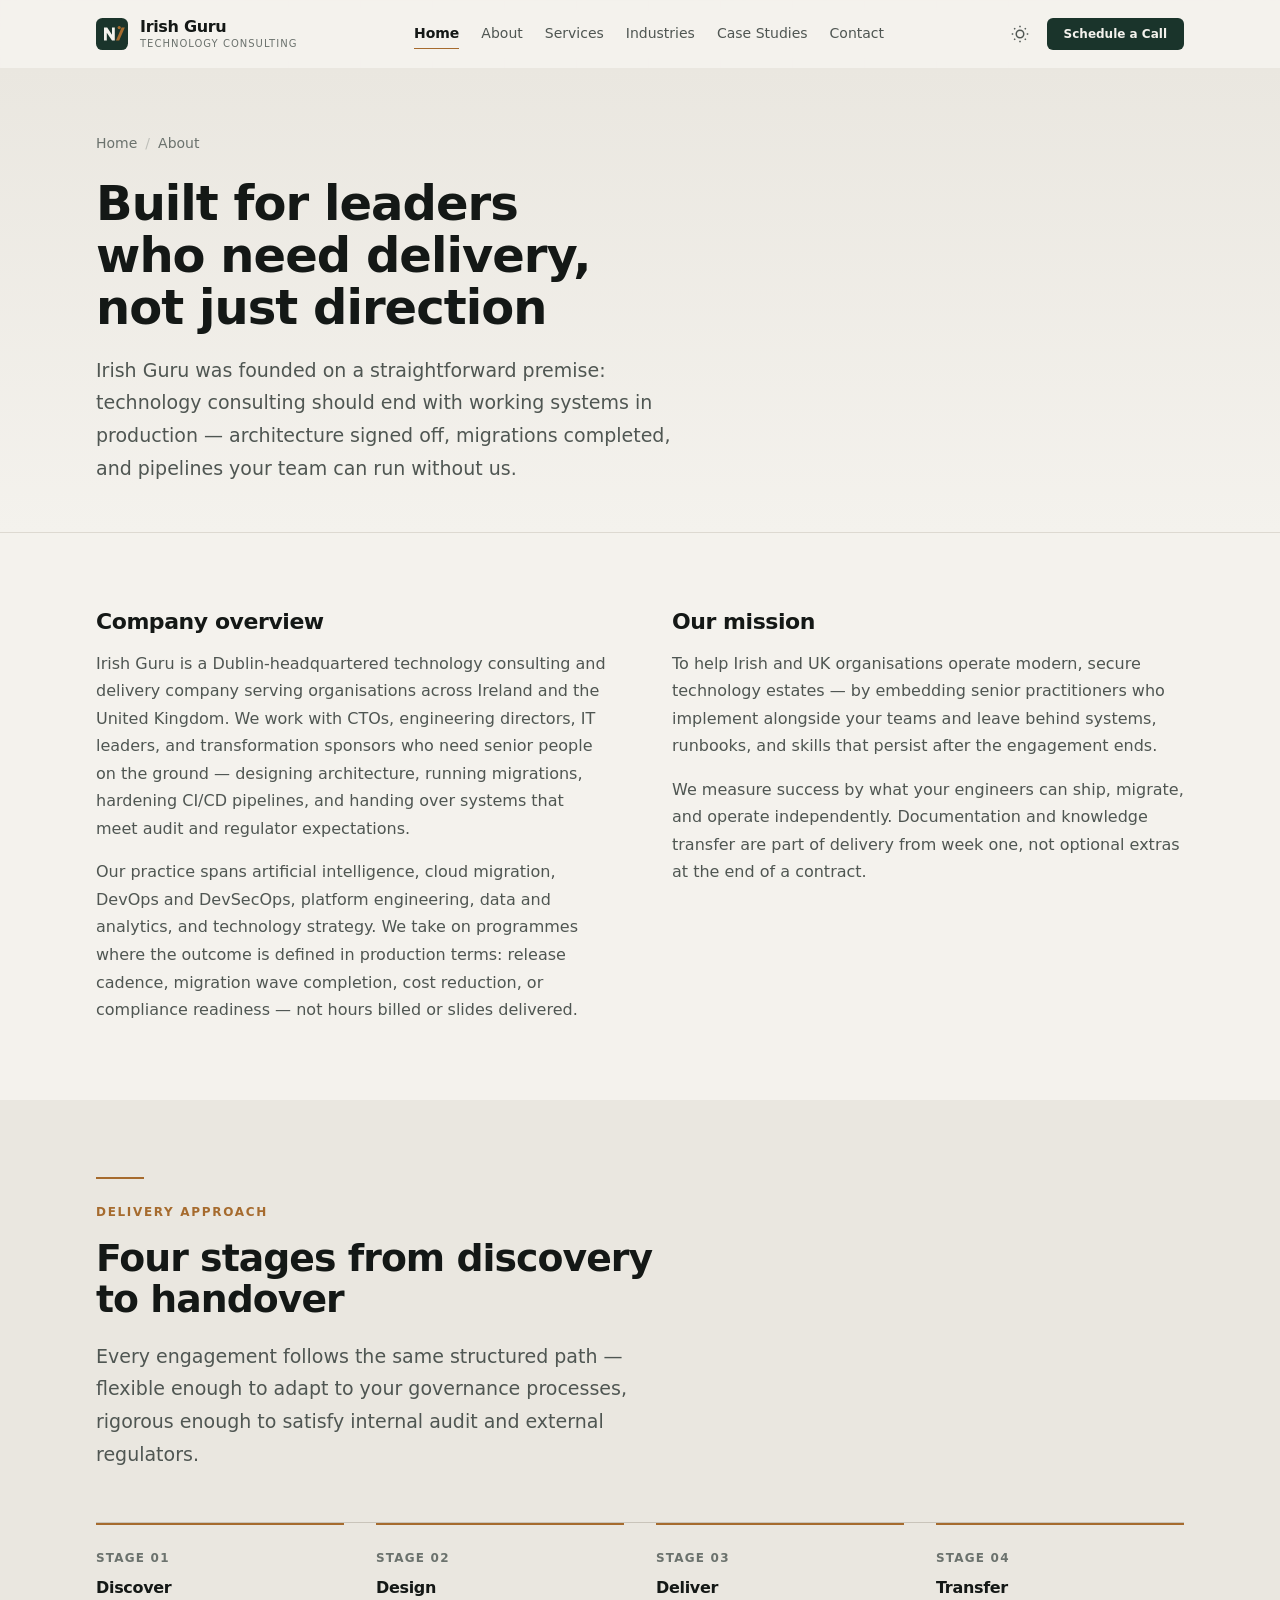
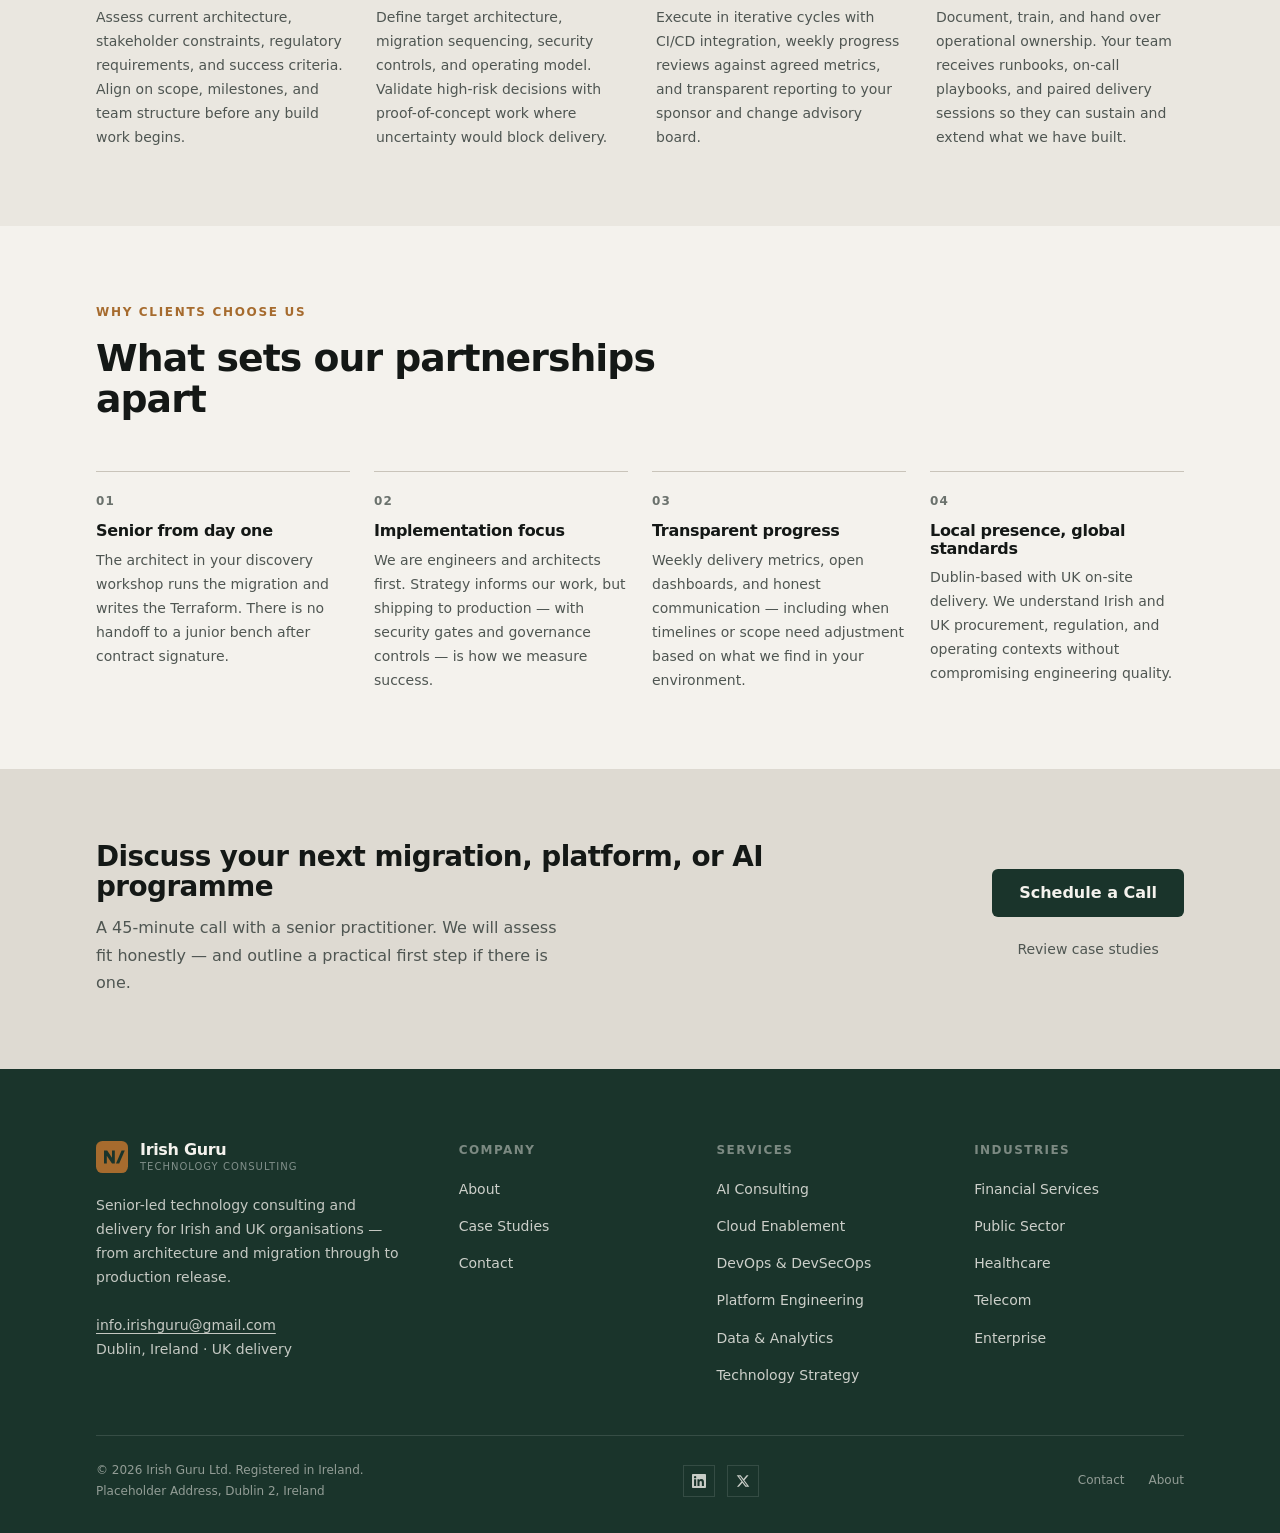
==== commit a71b1631: "Update contact email to info.irishguru@gmail.com across all pages. Co-authored-by: Cursor <cursorage" ====
--- a/about/index.html
+++ b/about/index.html
@@ -46,7 +46,7 @@
     },
     "contactPoint": {
       "@type": "ContactPoint",
-      "email": "hello@irishguru.com",
+      "email": "info.irishguru@gmail.com",
       "contactType": "sales",
       "areaServed": ["IE", "GB"],
       "availableLanguage": "English"
@@ -225,7 +225,7 @@
           </a>
           <p class="footer-brand__desc">Senior-led technology consulting and delivery for Irish and UK organisations — from architecture and migration through to production release.</p>
           <p class="footer-contact">
-            <a href="mailto:hello@irishguru.com">hello@irishguru.com</a><br>
+            <a href="mailto:info.irishguru@gmail.com">info.irishguru@gmail.com</a><br>
             Dublin, Ireland · UK delivery
           </p>
         </div>
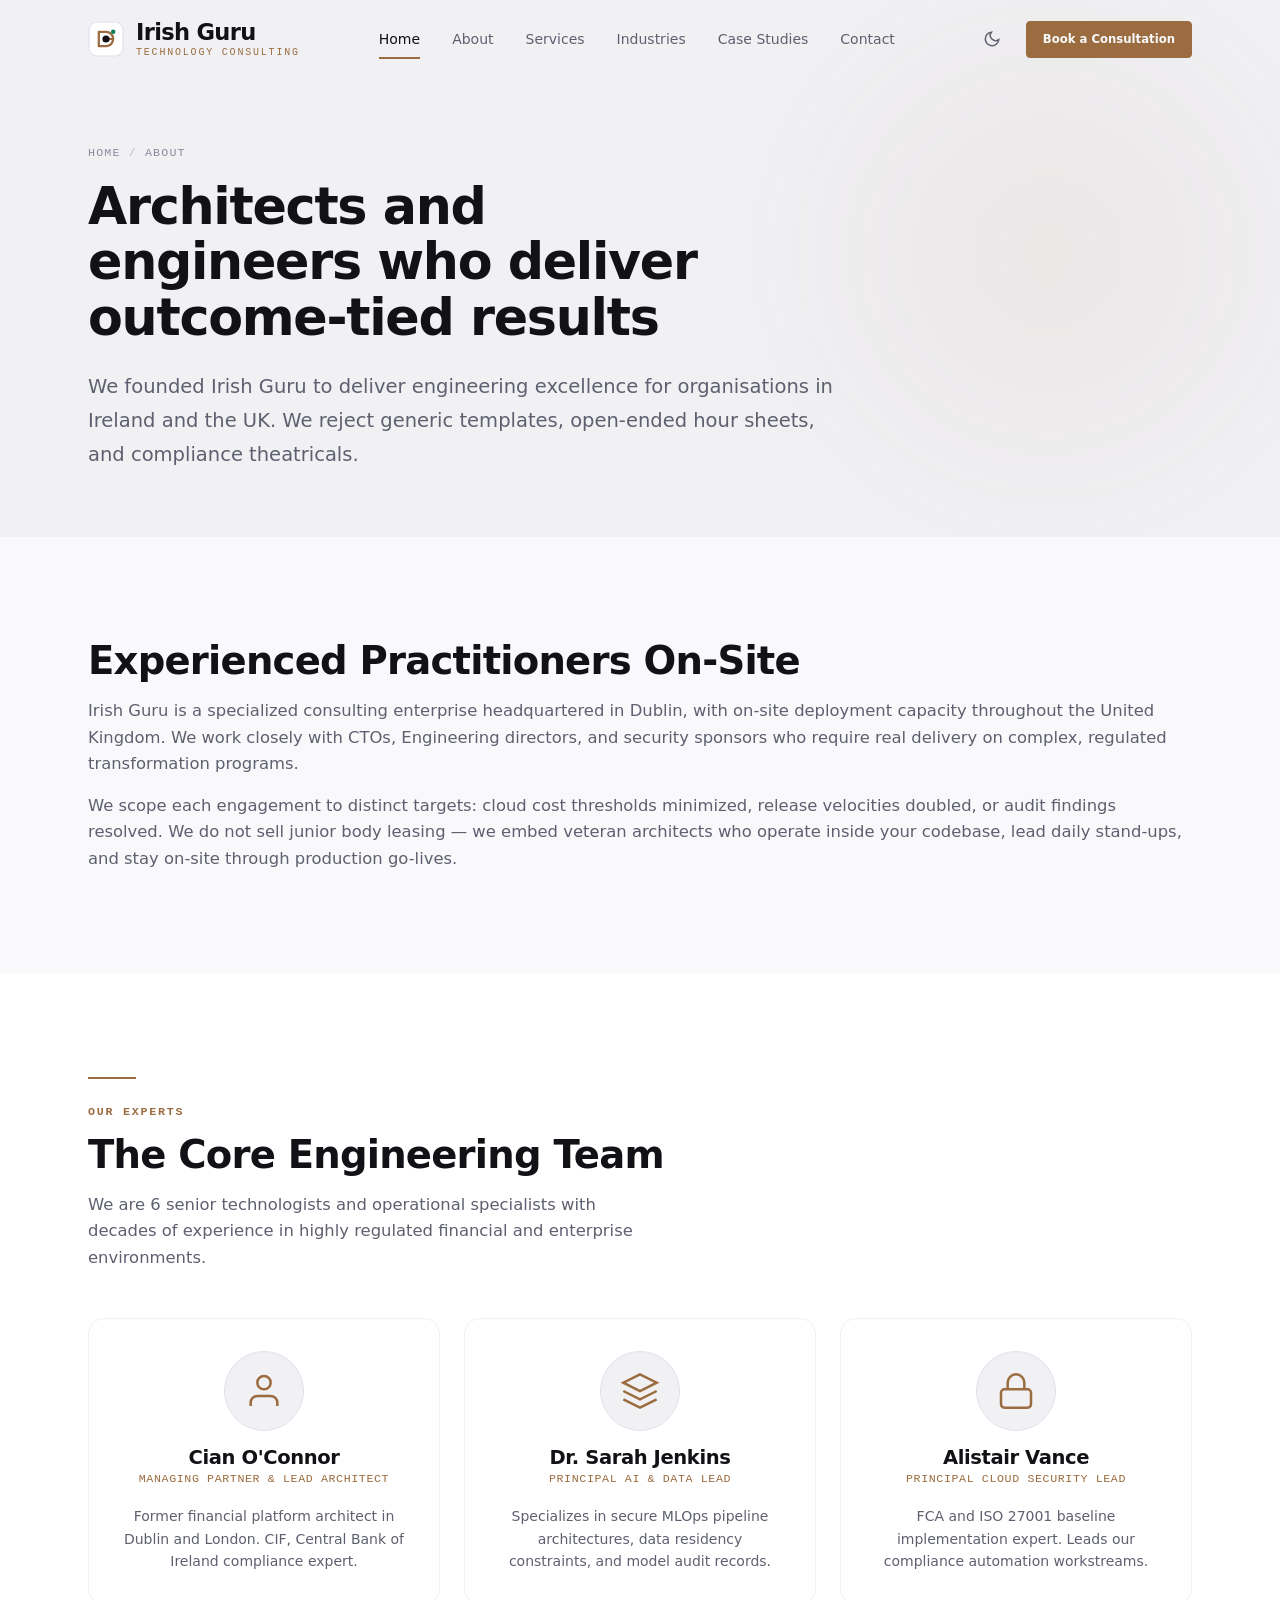
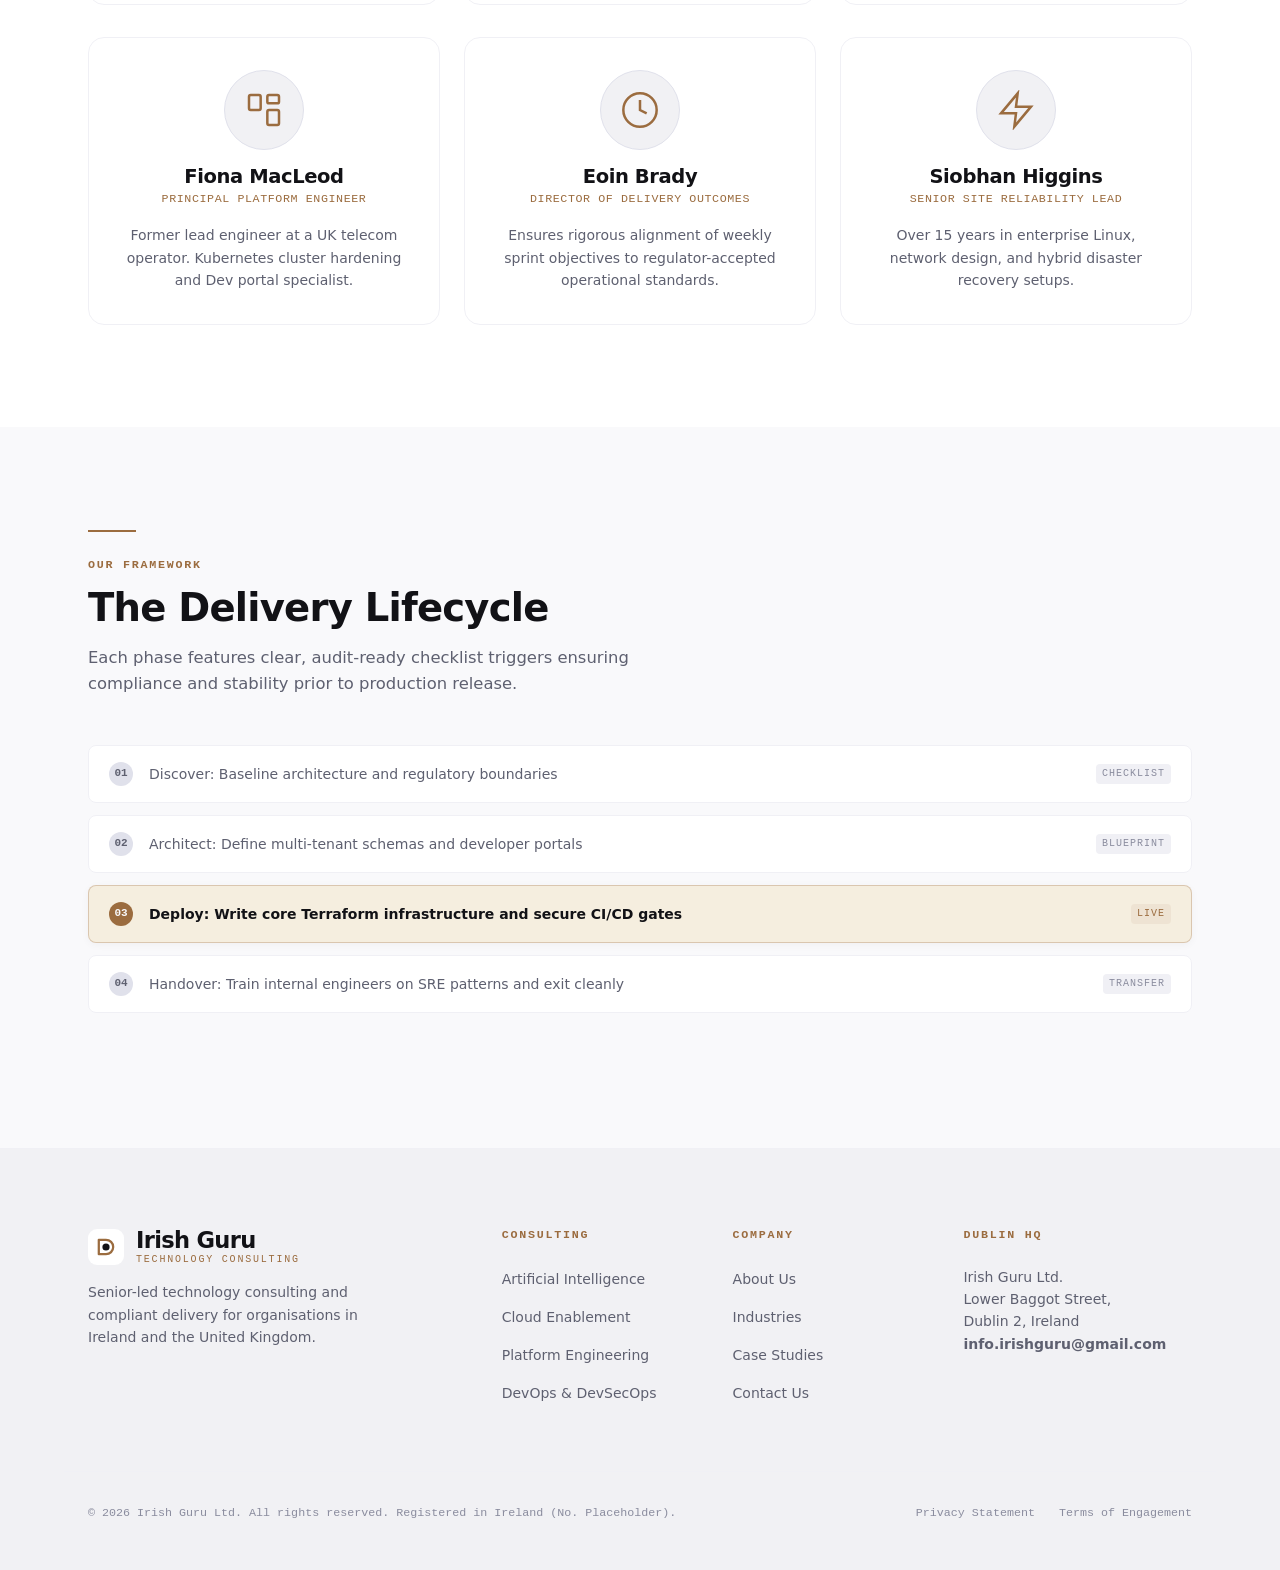
==== commit 92331d3b: "rebrand: full ground-up redesign — obsidian design system, inline SVG diagrams, 6-person team grid C" ====
--- a/about/index.html
+++ b/about/index.html
@@ -3,72 +3,46 @@
 <head>
   <meta charset="UTF-8">
   <meta name="viewport" content="width=device-width, initial-scale=1.0">
-  <meta name="theme-color" content="#1a342b" media="(prefers-color-scheme: light)">
-  <meta name="theme-color" content="#0c100e" media="(prefers-color-scheme: dark)">
+  <meta name="theme-color" content="#07070a" media="(prefers-color-scheme: dark)">
+  <meta name="theme-color" content="#f9f9fb" media="(prefers-color-scheme: light)">
   <link rel="preconnect" href="https://api.fontshare.com" crossorigin>
   <link rel="preconnect" href="https://fonts.googleapis.com">
   <link rel="preconnect" href="https://fonts.gstatic.com" crossorigin>
   <link href="https://api.fontshare.com/v2/css?f[]=satoshi@700,500,400&f[]=cabinet-grotesk@800,700,500&display=swap" rel="stylesheet">
   <link href="https://fonts.googleapis.com/css2?family=Source+Serif+4:ital,opsz,wght@0,8..60,400;0,8..60,600;1,8..60,400&display=swap" rel="stylesheet">
-  <title>About — Irish Guru Technology Consulting</title>
-  <meta name="description" content="Irish Guru is a Dublin-based consultancy that embeds senior architects and engineers with Irish and UK organisations — from discovery through production handover.">
+  <title>About Us — Irish Guru Technology Consulting</title>
+  <meta name="description" content="Irish Guru is a Dublin-based consultancy embedding senior architects and engineers to deliver complex technology transformations in Ireland and the UK.">
   <meta name="robots" content="index, follow">
   <link rel="canonical" href="https://irishguru.com/about/">
   <link rel="icon" href="../favicon.svg" type="image/svg+xml">
+  
   <meta property="og:type" content="website">
   <meta property="og:site_name" content="Irish Guru">
-  <meta property="og:title" content="About — Irish Guru Technology Consulting">
-  <meta property="og:description" content="Senior-led technology consulting and delivery for Irish and UK organisations — architecture, migration, and secure release pipelines.">
+  <meta property="og:title" content="About Us — Irish Guru Technology Consulting">
+  <meta property="og:description" content="Meet our senior-led consulting and engineering group delivering real outcomes in regulated and public sectors.">
   <meta property="og:url" content="https://irishguru.com/about/">
   <meta property="og:image" content="https://irishguru.com/favicon.svg">
   <meta property="og:locale" content="en_IE">
-  <meta name="twitter:card" content="summary">
-  <meta name="twitter:image" content="https://irishguru.com/favicon.svg">
-  <meta name="twitter:title" content="About — Irish Guru Technology Consulting">
-  <meta name="twitter:description" content="Senior-led technology consulting and delivery for Irish and UK organisations — architecture, migration, and secure release pipelines.">
+
   <script>
-    (function(){var t=localStorage.getItem('irishguru-theme');if(!t)t=matchMedia('(prefers-color-scheme:dark)').matches?'dark':'light';document.documentElement.setAttribute('data-theme',t);})();
+    (function(){var t=localStorage.getItem('irishguru-theme');if(!t)t='dark';document.documentElement.setAttribute('data-theme',t);})();
   </script>
   <link rel="stylesheet" href="../css/styles.css">
-  <script type="application/ld+json">
-  {
-    "@context": "https://schema.org",
-    "@type": "Organization",
-    "name": "Irish Guru",
-    "url": "https://irishguru.com",
-    "logo": "https://irishguru.com/favicon.svg",
-    "description": "Ireland-focused technology consulting and delivery company serving Irish and UK organisations.",
-    "address": {
-      "@type": "PostalAddress",
-      "streetAddress": "Placeholder Address, Dublin 2",
-      "addressLocality": "Dublin",
-      "addressCountry": "IE"
-    },
-    "contactPoint": {
-      "@type": "ContactPoint",
-      "email": "info.irishguru@gmail.com",
-      "contactType": "sales",
-      "areaServed": ["IE", "GB"],
-      "availableLanguage": "English"
-    },
-    "sameAs": [
-      "https://www.linkedin.com/company/irishguru",
-      "https://twitter.com/irishguru"
-    ]
-  }
-  </script>
 </head>
 <body>
   <a href="#main" class="skip-link">Skip to main content</a>
 
+  <!-- --- Header / Navbar ---------------------------------------------------- -->
   <header class="site-header" role="banner">
     <div class="container site-header__inner">
       <a href="../" class="logo" aria-label="Irish Guru — Home">
         <svg class="logo__mark" viewBox="0 0 40 40" fill="none" xmlns="http://www.w3.org/2000/svg" aria-hidden="true">
-          <rect width="40" height="40" rx="8" fill="currentColor" style="color: var(--color-primary)"/>
-          <path d="M10 28V12h4l6 9V12h3.5v16H20l-6.5-9.5V28H10z" fill="var(--color-bg)"/>
-          <path d="M25 28l7-16h4L29 28h-4z" fill="var(--color-accent)"/>
-          <circle cx="29" cy="12" r="2" fill="var(--color-accent)"/>
+          <rect width="40" height="40" rx="10" fill="var(--color-bg-elevated)"/>
+          <rect x="1" y="1" width="38" height="38" rx="9" stroke="var(--color-border)" stroke-width="1.5"/>
+          <path d="M12 12H20C24.4183 12 28 15.5817 28 20V20C28 24.4183 24.4183 28 20 28H12V12Z" stroke="var(--color-accent)" stroke-width="2.5" stroke-linejoin="round"/>
+          <path d="M20 20H28" stroke="var(--color-accent)" stroke-width="2.5"/>
+          <circle cx="20" cy="20" r="4" fill="var(--color-primary)"/>
+          <circle cx="28" cy="12" r="2.5" fill="var(--color-sage)"/>
         </svg>
         <div class="logo__text">Irish Guru<span>Technology Consulting</span></div>
       </a>
@@ -85,7 +59,7 @@
           <svg class="theme-toggle__icon--light" width="18" height="18" viewBox="0 0 24 24" fill="none" stroke="currentColor" stroke-width="2" aria-hidden="true"><circle cx="12" cy="12" r="5"/><path d="M12 1v2M12 21v2M4.22 4.22l1.42 1.42M18.36 18.36l1.42 1.42M1 12h2M21 12h2M4.22 19.78l1.42-1.42M18.36 5.64l1.42-1.42"/></svg>
           <svg class="theme-toggle__icon--dark" width="18" height="18" viewBox="0 0 24 24" fill="none" stroke="currentColor" stroke-width="2" aria-hidden="true"><path d="M21 12.79A9 9 0 1 1 11.21 3 7 7 0 0 0 21 12.79z"/></svg>
         </button>
-        <a href="../contact/" class="btn btn--primary btn--sm header-cta">Schedule a Call</a>
+        <a href="../contact/" class="btn btn--primary btn--sm header-cta">Book a Consultation</a>
         <button class="menu-toggle" type="button" aria-expanded="false" aria-controls="mobile-nav" aria-label="Open menu"><span class="menu-toggle__bar"></span></button>
       </div>
     </div>
@@ -99,180 +73,219 @@
         <li><a href="../contact/" class="mobile-nav__link" data-nav="contact">Contact</a></li>
       </ul>
       <div class="mobile-nav__cta">
-        <a href="../contact/" class="btn btn--primary btn--lg btn--block">Schedule a Call</a>
-        <a href="../services/" class="btn btn--secondary btn--lg btn--block">View Services</a>
+        <a href="../contact/" class="btn btn--primary btn--lg btn--block">Book a Consultation</a>
+        <a href="../services/" class="btn btn--secondary btn--lg btn--block">Explore Services</a>
       </div>
     </nav>
   </header>
 
   <main id="main">
+    <!-- --- About Hero --------------------------------------------------------- -->
     <section class="page-hero">
       <div class="container">
         <nav class="breadcrumb" aria-label="Breadcrumb">
           <a href="../">Home</a><span class="breadcrumb__sep" aria-hidden="true">/</span><span aria-current="page">About</span>
         </nav>
-        <h1 class="page-hero__title">Built for leaders who need delivery, not just direction</h1>
-        <p class="page-hero__desc">Irish Guru was founded on a straightforward premise: technology consulting should end with working systems in production — architecture signed off, migrations completed, and pipelines your team can run without us.</p>
-      </div>
-    </section>
-
+        <h1 class="page-hero__title">Architects and engineers who deliver outcome-tied results</h1>
+        <p class="page-hero__desc">We founded Irish Guru to deliver engineering excellence for organisations in Ireland and the UK. We reject generic templates, open-ended hour sheets, and compliance theatricals.</p>
+      </div>
+    </section>
+
+    <!-- --- Company Editorial split -------------------------------------------- -->
     <section class="section">
       <div class="container">
-        <div class="about-split reveal">
-          <div class="about-block">
-            <h2 class="about-block__title">Company overview</h2>
-            <p class="about-block__text">Irish Guru is a Dublin-headquartered technology consulting and delivery company serving organisations across Ireland and the United Kingdom. We work with CTOs, engineering directors, IT leaders, and transformation sponsors who need senior people on the ground — designing architecture, running migrations, hardening CI/CD pipelines, and handing over systems that meet audit and regulator expectations.</p>
-            <p class="about-block__text">Our practice spans artificial intelligence, cloud migration, DevOps and DevSecOps, platform engineering, data and analytics, and technology strategy. We take on programmes where the outcome is defined in production terms: release cadence, migration wave completion, cost reduction, or compliance readiness — not hours billed or slides delivered.</p>
-          </div>
-          <div class="about-block">
-            <h2 class="about-block__title">Our mission</h2>
-            <p class="about-block__text">To help Irish and UK organisations operate modern, secure technology estates — by embedding senior practitioners who implement alongside your teams and leave behind systems, runbooks, and skills that persist after the engagement ends.</p>
-            <p class="about-block__text">We measure success by what your engineers can ship, migrate, and operate independently. Documentation and knowledge transfer are part of delivery from week one, not optional extras at the end of a contract.</p>
+        <div class="about-split reveal" style="display:grid; gap:var(--space-12); grid-template-columns:1fr;">
+          <!-- Left info -->
+          <div>
+            <h2 class="section__title">Experienced Practitioners On-Site</h2>
+            <p class="section__desc" style="margin-bottom:var(--space-4);">Irish Guru is a specialized consulting enterprise headquartered in Dublin, with on-site deployment capacity throughout the United Kingdom. We work closely with CTOs, Engineering directors, and security sponsors who require real delivery on complex, regulated transformation programs.</p>
+            <p class="section__desc">We scope each engagement to distinct targets: cloud cost thresholds minimized, release velocities doubled, or audit findings resolved. We do not sell junior body leasing — we embed veteran architects who operate inside your codebase, lead daily stand-ups, and stay on-site through production go-lives.</p>
           </div>
         </div>
       </div>
     </section>
 
-    <section class="section section--muted">
+    <!-- --- 6-Person Executive Leadership -------------------------------------- -->
+    <section class="section section--muted" id="team">
       <div class="container">
         <header class="section__header reveal">
           <div class="section__rule" aria-hidden="true"></div>
-          <span class="section__eyebrow">Delivery approach</span>
-          <h2 class="section__title">Four stages from discovery to handover</h2>
-          <p class="section__desc">Every engagement follows the same structured path — flexible enough to adapt to your governance processes, rigorous enough to satisfy internal audit and external regulators.</p>
+          <span class="section__eyebrow">Our Experts</span>
+          <h2 class="section__title">The Core Engineering Team</h2>
+          <p class="section__desc">We are 6 senior technologists and operational specialists with decades of experience in highly regulated financial and enterprise environments.</p>
         </header>
-        <div class="method-row reveal">
-          <div class="method-step">
-            <p class="method-step__num">Stage 01</p>
-            <h3 class="method-step__title">Discover</h3>
-            <p class="method-step__desc">Assess current architecture, stakeholder constraints, regulatory requirements, and success criteria. Align on scope, milestones, and team structure before any build work begins.</p>
-          </div>
-          <div class="method-step">
-            <p class="method-step__num">Stage 02</p>
-            <h3 class="method-step__title">Design</h3>
-            <p class="method-step__desc">Define target architecture, migration sequencing, security controls, and operating model. Validate high-risk decisions with proof-of-concept work where uncertainty would block delivery.</p>
-          </div>
-          <div class="method-step">
-            <p class="method-step__num">Stage 03</p>
-            <h3 class="method-step__title">Deliver</h3>
-            <p class="method-step__desc">Execute in iterative cycles with CI/CD integration, weekly progress reviews against agreed metrics, and transparent reporting to your sponsor and change advisory board.</p>
-          </div>
-          <div class="method-step">
-            <p class="method-step__num">Stage 04</p>
-            <h3 class="method-step__title">Transfer</h3>
-            <p class="method-step__desc">Document, train, and hand over operational ownership. Your team receives runbooks, on-call playbooks, and paired delivery sessions so they can sustain and extend what we have built.</p>
-          </div>
+
+        <div class="team-grid reveal">
+          <!-- Member 1: Founder -->
+          <article class="team-card">
+            <div class="team-card__avatar" aria-hidden="true">
+              <svg viewBox="0 0 24 24" width="40" height="40" fill="none" stroke="currentColor" stroke-width="1.5">
+                <path d="M20 21v-2a4 4 0 00-4-4H8a4 4 0 00-4 4v2M12 11a4 4 0 100-8 4 4 0 000 8z"/>
+              </svg>
+            </div>
+            <h3 class="team-card__name">Cian O'Connor</h3>
+            <p class="team-card__role">Managing Partner &amp; Lead Architect</p>
+            <p class="team-card__bio">Former financial platform architect in Dublin and London. CIF, Central Bank of Ireland compliance expert.</p>
+          </article>
+
+          <!-- Member 2: DevOps Lead -->
+          <article class="team-card">
+            <div class="team-card__avatar" aria-hidden="true">
+              <svg viewBox="0 0 24 24" width="40" height="40" fill="none" stroke="currentColor" stroke-width="1.5">
+                <path d="M12 2L2 7l10 5 10-5-10-5zM2 17l10 5 10-5M2 12l10 5 10-5"/>
+              </svg>
+            </div>
+            <h3 class="team-card__name">Dr. Sarah Jenkins</h3>
+            <p class="team-card__role">Principal AI &amp; Data Lead</p>
+            <p class="team-card__bio">Specializes in secure MLOps pipeline architectures, data residency constraints, and model audit records.</p>
+          </article>
+
+          <!-- Member 3: DevSecOps Lead -->
+          <article class="team-card">
+            <div class="team-card__avatar" aria-hidden="true">
+              <svg viewBox="0 0 24 24" width="40" height="40" fill="none" stroke="currentColor" stroke-width="1.5">
+                <rect x="3" y="11" width="18" height="11" rx="2" ry="2"/>
+                <path d="M7 11V7a5 5 0 0110 0v4"/>
+              </svg>
+            </div>
+            <h3 class="team-card__name">Alistair Vance</h3>
+            <p class="team-card__role">Principal Cloud Security Lead</p>
+            <p class="team-card__bio">FCA and ISO 27001 baseline implementation expert. Leads our compliance automation workstreams.</p>
+          </article>
+
+          <!-- Member 4: Platform Lead -->
+          <article class="team-card">
+            <div class="team-card__avatar" aria-hidden="true">
+              <svg viewBox="0 0 24 24" width="40" height="40" fill="none" stroke="currentColor" stroke-width="1.5">
+                <rect x="3" y="3" width="7" height="9" rx="1"/>
+                <rect x="14" y="3" width="7" height="5" rx="1"/>
+                <rect x="14" y="12" width="7" height="9" rx="1"/>
+              </svg>
+            </div>
+            <h3 class="team-card__name">Fiona MacLeod</h3>
+            <p class="team-card__role">Principal Platform Engineer</p>
+            <p class="team-card__bio">Former lead engineer at a UK telecom operator. Kubernetes cluster hardening and Dev portal specialist.</p>
+          </article>
+
+          <!-- Member 5: Delivery Director -->
+          <article class="team-card">
+            <div class="team-card__avatar" aria-hidden="true">
+              <svg viewBox="0 0 24 24" width="40" height="40" fill="none" stroke="currentColor" stroke-width="1.5">
+                <circle cx="12" cy="12" r="10"/>
+                <polyline points="12,6 12,12 16,14"/>
+              </svg>
+            </div>
+            <h3 class="team-card__name">Eoin Brady</h3>
+            <p class="team-card__role">Director of Delivery Outcomes</p>
+            <p class="team-card__bio">Ensures rigorous alignment of weekly sprint objectives to regulator-accepted operational standards.</p>
+          </article>
+
+          <!-- Member 6: SRE / Infrastructure -->
+          <article class="team-card">
+            <div class="team-card__avatar" aria-hidden="true">
+              <svg viewBox="0 0 24 24" width="40" height="40" fill="none" stroke="currentColor" stroke-width="1.5">
+                <path d="M13 2L3 14h9l-1 8 10-12h-9l1-8z"/>
+              </svg>
+            </div>
+            <h3 class="team-card__name">Siobhan Higgins</h3>
+            <p class="team-card__role">Senior Site Reliability Lead</p>
+            <p class="team-card__bio">Over 15 years in enterprise Linux, network design, and hybrid disaster recovery setups.</p>
+          </article>
         </div>
       </div>
     </section>
 
+    <!-- --- Engagement Maturity Process ---------------------------------------- -->
     <section class="section">
       <div class="container">
         <header class="section__header reveal">
-          <span class="section__eyebrow">Why clients choose us</span>
-          <h2 class="section__title">What sets our partnerships apart</h2>
+          <div class="section__rule" aria-hidden="true"></div>
+          <span class="section__eyebrow">Our Framework</span>
+          <h2 class="section__title">The Delivery Lifecycle</h2>
+          <p class="section__desc">Each phase features clear, audit-ready checklist triggers ensuring compliance and stability prior to production release.</p>
         </header>
-        <div class="value-row reveal">
-          <div class="value-cell">
-            <p class="method-step__num">01</p>
-            <h3 class="value-cell__title">Senior from day one</h3>
-            <p class="value-cell__desc">The architect in your discovery workshop runs the migration and writes the Terraform. There is no handoff to a junior bench after contract signature.</p>
-          </div>
-          <div class="value-cell">
-            <p class="method-step__num">02</p>
-            <h3 class="value-cell__title">Implementation focus</h3>
-            <p class="value-cell__desc">We are engineers and architects first. Strategy informs our work, but shipping to production — with security gates and governance controls — is how we measure success.</p>
-          </div>
-          <div class="value-cell">
-            <p class="method-step__num">03</p>
-            <h3 class="value-cell__title">Transparent progress</h3>
-            <p class="value-cell__desc">Weekly delivery metrics, open dashboards, and honest communication — including when timelines or scope need adjustment based on what we find in your environment.</p>
-          </div>
-          <div class="value-cell">
-            <p class="method-step__num">04</p>
-            <h3 class="value-cell__title">Local presence, global standards</h3>
-            <p class="value-cell__desc">Dublin-based with UK on-site delivery. We understand Irish and UK procurement, regulation, and operating contexts without compromising engineering quality.</p>
+
+        <div class="maturity-ladder reveal">
+          <div class="maturity-ladder__step">
+            <span class="maturity-ladder__num">01</span>
+            <span class="maturity-ladder__label">Discover: Baseline architecture and regulatory boundaries</span>
+            <span class="maturity-ladder__badge">CHECKLIST</span>
+          </div>
+          <div class="maturity-ladder__step">
+            <span class="maturity-ladder__num">02</span>
+            <span class="maturity-ladder__label">Architect: Define multi-tenant schemas and developer portals</span>
+            <span class="maturity-ladder__badge">BLUEPRINT</span>
+          </div>
+          <div class="maturity-ladder__step maturity-ladder__step--active">
+            <span class="maturity-ladder__num">03</span>
+            <span class="maturity-ladder__label">Deploy: Write core Terraform infrastructure and secure CI/CD gates</span>
+            <span class="maturity-ladder__badge">LIVE</span>
+          </div>
+          <div class="maturity-ladder__step">
+            <span class="maturity-ladder__num">04</span>
+            <span class="maturity-ladder__label">Handover: Train internal engineers on SRE patterns and exit cleanly</span>
+            <span class="maturity-ladder__badge">TRANSFER</span>
           </div>
         </div>
       </div>
     </section>
-
-    <section class="cta-band" aria-labelledby="about-cta-title">
-      <div class="container cta-band__inner reveal">
-        <div>
-          <h2 id="about-cta-title" class="cta-band__title">Discuss your next migration, platform, or AI programme</h2>
-          <p class="cta-band__desc">A 45-minute call with a senior practitioner. We will assess fit honestly — and outline a practical first step if there is one.</p>
-        </div>
-        <div class="cta-band__actions">
-          <a href="../contact/" class="btn btn--primary btn--lg btn--block">Schedule a Call</a>
-          <a href="../case-studies/" class="btn btn--ghost btn--block">Review case studies</a>
-        </div>
-      </div>
-    </section>
   </main>
 
+  <!-- --- Footer ------------------------------------------------------------- -->
   <footer class="site-footer" role="contentinfo">
-    <div class="container">
-      <div class="footer-top">
-        <div class="footer-brand">
-          <a href="../" class="logo" aria-label="Irish Guru — Home">
-            <svg class="logo__mark" viewBox="0 0 40 40" fill="none" xmlns="http://www.w3.org/2000/svg" aria-hidden="true">
-              <rect width="40" height="40" rx="8" fill="var(--color-accent)"/>
-              <path d="M10 28V12h4l6 9V12h3.5v16H20l-6.5-9.5V28H10z" fill="var(--color-primary)"/>
-              <path d="M25 28l7-16h4L29 28h-4z" fill="var(--color-primary)"/>
-            </svg>
-            <div class="logo__text">Irish Guru<span>Technology Consulting</span></div>
-          </a>
-          <p class="footer-brand__desc">Senior-led technology consulting and delivery for Irish and UK organisations — from architecture and migration through to production release.</p>
-          <p class="footer-contact">
-            <a href="mailto:info.irishguru@gmail.com">info.irishguru@gmail.com</a><br>
-            Dublin, Ireland · UK delivery
-          </p>
-        </div>
-        <nav class="footer-nav" aria-label="Company links">
-          <p class="footer-nav__title">Company</p>
-          <ul class="footer-nav__list">
-            <li><a href="../about/" class="footer-nav__link">About</a></li>
-            <li><a href="../case-studies/" class="footer-nav__link">Case Studies</a></li>
-            <li><a href="../contact/" class="footer-nav__link">Contact</a></li>
-          </ul>
-        </nav>
-        <nav class="footer-nav" aria-label="Services links">
-          <p class="footer-nav__title">Services</p>
-          <ul class="footer-nav__list">
-            <li><a href="../services/#ai" class="footer-nav__link">AI Consulting</a></li>
-            <li><a href="../services/#cloud" class="footer-nav__link">Cloud Enablement</a></li>
-            <li><a href="../services/#devops" class="footer-nav__link">DevOps &amp; DevSecOps</a></li>
-            <li><a href="../services/#platform" class="footer-nav__link">Platform Engineering</a></li>
-            <li><a href="../services/#data" class="footer-nav__link">Data &amp; Analytics</a></li>
-            <li><a href="../services/#strategy" class="footer-nav__link">Technology Strategy</a></li>
-          </ul>
-        </nav>
-        <nav class="footer-nav" aria-label="Industries links">
-          <p class="footer-nav__title">Industries</p>
-          <ul class="footer-nav__list">
-            <li><a href="../industries/#financial-services" class="footer-nav__link">Financial Services</a></li>
-            <li><a href="../industries/#public-sector" class="footer-nav__link">Public Sector</a></li>
-            <li><a href="../industries/#healthcare" class="footer-nav__link">Healthcare</a></li>
-            <li><a href="../industries/#telecom" class="footer-nav__link">Telecom</a></li>
-            <li><a href="../industries/#enterprise" class="footer-nav__link">Enterprise</a></li>
-          </ul>
-        </nav>
-      </div>
-      <div class="footer-bottom">
-        <p class="footer-bottom__copy">&copy; 2026 Irish Guru Ltd. Registered in Ireland.<br>Placeholder Address, Dublin 2, Ireland</p>
-        <div class="footer-social" aria-label="Social media">
-          <a href="https://www.linkedin.com/company/irishguru" class="footer-social__link" aria-label="LinkedIn (opens in new tab)" rel="noopener noreferrer" target="_blank"><svg viewBox="0 0 24 24" fill="currentColor" aria-hidden="true"><path d="M20.447 20.452h-3.554v-5.569c0-1.328-.027-3.037-1.852-3.037-1.853 0-2.136 1.445-2.136 2.939v5.667H9.351V9h3.414v1.561h.046c.477-.9 1.637-1.85 3.37-1.85 3.601 0 4.267 2.37 4.267 5.455v6.286zM5.337 7.433a2.062 2.062 0 0 1-2.063-2.065 2.064 2.064 0 1 1 2.063 2.065zm1.782 13.019H3.555V9h3.564v11.452zM22.225 0H1.771C.792 0 0 .774 0 1.729v20.542C0 23.227.792 24 1.771 24h20.451C23.2 24 24 23.227 24 22.271V1.729C24 .774 23.2 0 22.222 0h.003z"/></svg></a>
-          <a href="https://twitter.com/irishguru" class="footer-social__link" aria-label="X / Twitter (opens in new tab)" rel="noopener noreferrer" target="_blank"><svg viewBox="0 0 24 24" fill="currentColor" aria-hidden="true"><path d="M18.244 2.25h3.308l-7.227 8.26 8.502 11.24H16.17l-5.214-6.817L4.99 21.75H1.68l7.73-8.835L1.254 2.25H8.08l4.713 6.231zm-1.161 17.52h1.833L7.084 4.126H5.117z"/></svg></a>
-        </div>
-        <nav class="footer-legal" aria-label="Legal links">
-          <a href="../contact/" class="footer-legal__link">Contact</a>
-          <a href="../about/" class="footer-legal__link">About</a>
-        </nav>
+    <div class="container footer-grid">
+      <div class="footer-brand">
+        <a href="../" class="logo" aria-label="Irish Guru — Home">
+          <svg class="logo__mark" viewBox="0 0 40 40" fill="none" xmlns="http://www.w3.org/2000/svg" aria-hidden="true">
+            <rect width="40" height="40" rx="10" fill="var(--color-bg-elevated)"/>
+            <path d="M12 12H20C24.4183 12 28 15.5817 28 20V20C28 24.4183 24.4183 28 20 28H12V12Z" stroke="var(--color-accent)" stroke-width="2.5" stroke-linejoin="round"/>
+            <circle cx="20" cy="20" r="4" fill="var(--color-primary)"/>
+          </svg>
+          <div class="logo__text">Irish Guru<span>Technology Consulting</span></div>
+        </a>
+        <p class="footer-brand__desc">Senior-led technology consulting and compliant delivery for organisations in Ireland and the United Kingdom.</p>
+      </div>
+
+      <div class="footer-col">
+        <h3 class="footer-col__title">Consulting</h3>
+        <ul class="footer-links">
+          <li><a href="../services/#ai" class="footer-link">Artificial Intelligence</a></li>
+          <li><a href="../services/#cloud" class="footer-link">Cloud Enablement</a></li>
+          <li><a href="../services/#platform" class="footer-link">Platform Engineering</a></li>
+          <li><a href="../services/#devops" class="footer-link">DevOps &amp; DevSecOps</a></li>
+        </ul>
+      </div>
+
+      <div class="footer-col">
+        <h3 class="footer-col__title">Company</h3>
+        <ul class="footer-links">
+          <li><a href="../about/" class="footer-link">About Us</a></li>
+          <li><a href="../industries/" class="footer-link">Industries</a></li>
+          <li><a href="../case-studies/" class="footer-link">Case Studies</a></li>
+          <li><a href="../contact/" class="footer-link">Contact Us</a></li>
+        </ul>
+      </div>
+
+      <div class="footer-col">
+        <h3 class="footer-col__title">Dublin HQ</h3>
+        <p class="footer-col__desc" style="font-size:var(--text-sm);color:var(--color-text-muted);line-height:var(--leading-normal);">
+          Irish Guru Ltd.<br>
+          Lower Baggot Street,<br>
+          Dublin 2, Ireland<br>
+          <strong>info.irishguru@gmail.com</strong>
+        </p>
+      </div>
+    </div>
+
+    <div class="container footer-bottom">
+      <p>&copy; 2026 Irish Guru Ltd. All rights reserved. Registered in Ireland (No. Placeholder).</p>
+      <div class="footer-meta-links">
+        <a href="#privacy">Privacy Statement</a>
+        <a href="#terms">Terms of Engagement</a>
       </div>
     </div>
   </footer>
 
-  <script src="../js/main.js" defer></script>
+  <script src="../js/main.js"></script>
 </body>
 </html>
--- a/css/styles.css
+++ b/css/styles.css
@@ -1,54 +1,70 @@
 /* ==========================================================================
-   Irish Guru — Premium B2B Consultancy
-   Fonts loaded via <link> in HTML for faster, more reliable rendering.
+   Irish Guru — Premium B2B Technology Consulting Design System
    ========================================================================== */
 
-/* --- Tokens --------------------------------------------------------------- */
+@import url('editorial.css');
+
+/* --- Core Tokens & Theme Customisation ------------------------------------- */
 :root {
-  --color-bg: #f4f2ed;
-  --color-bg-elevated: #faf9f6;
-  --color-bg-muted: #eae7e0;
-  --color-bg-inset: #dedad2;
-  --color-bg-accent: #e4ece8;
-  --color-surface: #faf9f6;
-  --color-border: #c9c4ba;
-  --color-border-subtle: #ddd9d1;
-
-  --color-text: #141816;
-  --color-text-muted: #4f5652;
-  --color-text-subtle: #6b726d;
-  --color-text-inverse: #f4f2ed;
-
-  --color-primary: #1a342b;
-  --color-primary-hover: #122820;
-  --color-accent: #a66b2e;
-  --color-accent-hover: #8c5a26;
-  --color-accent-muted: rgba(166, 107, 46, 0.14);
-  --color-accent-line: rgba(166, 107, 46, 0.45);
-
-  --color-focus: #a66b2e;
-  --color-error: #9b2c2c;
-
-  --font-display: 'Cabinet Grotesk', system-ui, sans-serif;
-  --font-body: 'Satoshi', system-ui, sans-serif;
+  /* ── Brand Colors: Obsidian, Charcoal, and Premium Celtic Bronze ── */
+  --color-bg: #07070a;
+  --color-bg-elevated: #0d0d14;
+  --color-bg-muted: #12121e;
+  --color-bg-inset: #030305;
+  --color-bg-accent: #0f101a;
+  --color-surface: #0a0a0f;
+  --color-border: #1a1b26;
+  --color-border-subtle: #13141f;
+
+  --color-text: #f4f4f7;
+  --color-text-muted: #a0a2b0;
+  --color-text-subtle: #6a6c7d;
+  --color-text-inverse: #07070a;
+
+  /* Premium Bronze/Gold for high-end luxury and Celtic relevance */
+  --color-primary: #f4f4f7;
+  --color-primary-hover: #ffffff;
+  --color-accent: #cfa276;
+  --color-accent-hover: #e6b98e;
+  --color-accent-muted: rgba(207, 162, 118, 0.1);
+  --color-accent-line: rgba(207, 162, 118, 0.4);
+  --color-sage: #0da174;
+  --color-sage-vivid: #00f084;
+  --color-sage-muted: rgba(13, 161, 116, 0.15);
+  --color-glow: rgba(207, 162, 118, 0.15);
+  --color-glow-sage: rgba(0, 240, 132, 0.08);
+
+  --glass-bg: rgba(7, 7, 10, 0.85);
+  --glass-border: rgba(207, 162, 118, 0.15);
+  --viz-surface: #0d0d14;
+
+  --color-focus: #cfa276;
+  --color-error: #e5484d;
+
+  /* Typography */
+  --font-display: 'Cabinet Grotesk', system-ui, -apple-system, sans-serif;
+  --font-body: 'Satoshi', system-ui, -apple-system, sans-serif;
   --font-serif: 'Source Serif 4', Georgia, serif;
-
-  --text-xs: clamp(0.6875rem, 0.66rem + 0.12vw, 0.75rem);
-  --text-sm: clamp(0.8125rem, 0.78rem + 0.16vw, 0.875rem);
-  --text-base: clamp(0.9375rem, 0.9rem + 0.18vw, 1rem);
-  --text-lg: clamp(1.0625rem, 1rem + 0.28vw, 1.1875rem);
-  --text-xl: clamp(1.1875rem, 1.08rem + 0.45vw, 1.375rem);
-  --text-2xl: clamp(1.375rem, 1.22rem + 0.65vw, 1.75rem);
-  --text-3xl: clamp(1.75rem, 1.48rem + 1.1vw, 2.375rem);
-  --text-4xl: clamp(2.125rem, 1.72rem + 1.75vw, 3rem);
-  --text-5xl: clamp(2.5rem, 1.95rem + 2.5vw, 3.75rem);
-  --text-6xl: clamp(2.875rem, 2.1rem + 3.5vw, 4.5rem);
-
-  --leading-tight: 1.08;
-  --leading-snug: 1.3;
-  --leading-normal: 1.58;
-  --leading-relaxed: 1.72;
-
+  --font-mono: 'JetBrains Mono', monospace;
+
+  /* Strict Fluid Type Ramp */
+  --text-xs: clamp(0.6875rem, 0.65rem + 0.1vw, 0.75rem);
+  --text-sm: clamp(0.8125rem, 0.77rem + 0.15vw, 0.875rem);
+  --text-base: clamp(0.9375rem, 0.88rem + 0.2vw, 1.025rem);
+  --text-lg: clamp(1.0625rem, 0.98rem + 0.3vw, 1.25rem);
+  --text-xl: clamp(1.1875rem, 1.05rem + 0.45vw, 1.45rem);
+  --text-2xl: clamp(1.375rem, 1.2rem + 0.7vw, 1.85rem);
+  --text-3xl: clamp(1.75rem, 1.45rem + 1.2vw, 2.5rem);
+  --text-4xl: clamp(2.125rem, 1.65rem + 1.9vw, 3.25rem);
+  --text-5xl: clamp(2.5rem, 1.85rem + 2.8vw, 4.25rem);
+  --text-6xl: clamp(2.875rem, 2rem + 3.8vw, 5.25rem);
+
+  --leading-tight: 1.1;
+  --leading-snug: 1.35;
+  --leading-normal: 1.6;
+  --leading-relaxed: 1.75;
+
+  /* Fluid Spacing Scale */
   --space-1: 0.25rem;
   --space-2: 0.5rem;
   --space-3: 0.75rem;
@@ -64,55 +80,75 @@
   --space-28: 7rem;
   --space-32: 8rem;
 
-  --container-max: 68rem;
-  --container-wide: 78rem;
-  --header-height: 4.25rem;
-
-  --radius-sm: 0.125rem;
-  --radius-md: 0.375rem;
-  --radius-lg: 0.625rem;
-
-  --shadow-sm: 0 1px 0 rgba(20, 24, 22, 0.04);
-  --shadow-md: 0 8px 32px rgba(20, 24, 22, 0.07);
+  --container-max: 72rem;
+  --container-wide: 84rem;
+  --header-height: 5rem;
+
+  --radius-sm: 0.25rem;
+  --radius-md: 0.5rem;
+  --radius-lg: 0.75rem;
+  --radius-xl: 1rem;
+  --radius-2xl: 1.5rem;
+  --radius-3xl: 2.5rem;
+
+  --shadow-sm: 0 2px 8px rgba(0, 0, 0, 0.4);
+  --shadow-md: 0 12px 32px rgba(0, 0, 0, 0.6), 0 4px 12px rgba(0, 0, 0, 0.3);
+  --shadow-lg: 0 24px 64px rgba(0, 0, 0, 0.8), 0 8px 24px rgba(0, 0, 0, 0.4);
+  --shadow-glow: 0 0 40px var(--color-glow);
   --shadow-header: 0 1px 0 var(--color-border-subtle);
 
-  --ease-out: cubic-bezier(0.22, 1, 0.36, 1);
-  --duration-fast: 140ms;
-  --duration-base: 240ms;
-  --duration-slow: 560ms;
-
-  --section-pad: clamp(3.5rem, 6vw, 6rem);
-}
-
-[data-theme='dark'] {
-  --color-bg: #0c100e;
-  --color-bg-elevated: #131816;
-  --color-bg-muted: #181e1b;
-  --color-bg-inset: #1f2622;
-  --color-bg-accent: #152019;
-  --color-surface: #131816;
-  --color-border: #3a433e;
-  --color-border-subtle: #272e2a;
-
-  --color-text: #edf0ee;
-  --color-text-muted: #b4bbb6;
-  --color-text-subtle: #8a928c;
-  --color-text-inverse: #0c100e;
-
-  --color-primary: #d4e4dc;
-  --color-primary-hover: #e8f0ec;
-  --color-accent: #c98547;
-  --color-accent-hover: #dba364;
-  --color-accent-muted: rgba(201, 133, 71, 0.18);
-  --color-accent-line: rgba(201, 133, 71, 0.55);
-
-  --shadow-sm: 0 1px 0 rgba(0, 0, 0, 0.25);
-  --shadow-md: 0 12px 40px rgba(0, 0, 0, 0.35);
+  --ease-out: cubic-bezier(0.16, 1, 0.3, 1);
+  --duration-fast: 160ms;
+  --duration-base: 280ms;
+  --duration-slow: 640ms;
+
+  --section-pad: clamp(4.5rem, 8vw, 8.5rem);
+}
+
+/* ── Light Mode Customisation (Luxurious Paper Editorial Theme) ── */
+[data-theme='light'] {
+  --color-bg: #f9f9fb;
+  --color-bg-elevated: #ffffff;
+  --color-bg-muted: #efeff3;
+  --color-bg-inset: #f1f1f4;
+  --color-bg-accent: #f5eedf;
+  --color-surface: #ffffff;
+  --color-border: #e0e1eb;
+  --color-border-subtle: #f0f0f5;
+
+  --color-text: #0e0e12;
+  --color-text-muted: #5e6070;
+  --color-text-subtle: #8a8c9e;
+  --color-text-inverse: #ffffff;
+
+  --color-primary: #121216;
+  --color-primary-hover: #000000;
+  --color-accent: #9b6c3f;
+  --color-accent-hover: #7b4c23;
+  --color-accent-muted: rgba(155, 108, 63, 0.08);
+  --color-accent-line: rgba(155, 108, 63, 0.3);
+  --color-sage: #0d805c;
+  --color-sage-vivid: #0b9c66;
+  --color-sage-muted: rgba(13, 128, 92, 0.08);
+  --color-glow: rgba(155, 108, 63, 0.08);
+  --color-glow-sage: rgba(13, 128, 92, 0.05);
+
+  --glass-bg: rgba(255, 255, 255, 0.9);
+  --glass-border: rgba(155, 108, 63, 0.12);
+  --viz-surface: #ffffff;
+
+  --shadow-sm: 0 2px 8px rgba(0, 0, 0, 0.04);
+  --shadow-md: 0 12px 32px rgba(0, 0, 0, 0.06), 0 4px 12px rgba(0, 0, 0, 0.02);
+  --shadow-lg: 0 24px 64px rgba(0, 0, 0, 0.08), 0 8px 24px rgba(0, 0, 0, 0.03);
   --shadow-header: 0 1px 0 var(--color-border-subtle);
 }
 
-/* --- Base ----------------------------------------------------------------- */
-*, *::before, *::after { box-sizing: border-box; margin: 0; padding: 0; }
+/* --- Global Base Styles --------------------------------------------------- */
+*, *::before, *::after {
+  box-sizing: border-box;
+  margin: 0;
+  padding: 0;
+}
 
 html {
   scroll-behavior: smooth;
@@ -120,1568 +156,499 @@
   -webkit-text-size-adjust: 100%;
 }
 
-[id] {
-  scroll-margin-top: calc(var(--header-height) + 1.25rem);
-}
-
 body {
+  background-color: var(--color-bg);
+  color: var(--color-text);
   font-family: var(--font-body);
   font-size: var(--text-base);
   line-height: var(--leading-normal);
-  color: var(--color-text);
-  background: var(--color-bg);
   -webkit-font-smoothing: antialiased;
-  text-rendering: optimizeLegibility;
-}
-
-body.nav-open { overflow: hidden; }
-
-/* Subtle page texture — editorial, not decorative */
-body::before {
-  content: '';
+  -moz-osx-font-smoothing: grayscale;
+  overflow-x: hidden;
+  transition: background-color var(--duration-base) var(--ease-out), color var(--duration-base) var(--ease-out);
+}
+
+img, svg {
+  display: block;
+  max-width: 100%;
+  height: auto;
+}
+
+button, input, select, textarea {
+  font-family: inherit;
+  font-size: inherit;
+  color: inherit;
+  background: none;
+  border: none;
+}
+
+a {
+  color: inherit;
+  text-decoration: none;
+}
+
+/* --- Layout Container ----------------------------------------------------- */
+.container {
+  width: 100%;
+  max-width: var(--container-max);
+  margin-inline: auto;
+  padding-inline: var(--space-6);
+}
+
+.container--wide {
+  max-width: var(--container-wide);
+}
+
+/* --- Typography System ----------------------------------------------------- */
+h1, h2, h3, h4 {
+  font-family: var(--font-display);
+  font-weight: 700;
+  color: var(--color-primary);
+  line-height: var(--leading-tight);
+  letter-spacing: -0.02em;
+}
+
+.title-serif {
+  font-family: var(--font-serif);
+  font-weight: 400;
+  font-style: italic;
+}
+
+/* --- Layout Utility Classes ----------------------------------------------- */
+.section {
+  padding-block: var(--section-pad);
+  position: relative;
+}
+
+.section--muted {
+  background-color: var(--color-bg-elevated);
+}
+
+.section--inset {
+  background-color: var(--color-bg-inset);
+}
+
+.section--compact {
+  padding-block: calc(var(--section-pad) * 0.5);
+}
+
+/* --- Navigation & Site Header ---------------------------------------------- */
+.site-header {
   position: fixed;
-  inset: 0;
-  pointer-events: none;
-  z-index: -1;
-  opacity: 0.4;
-  background-image:
-    linear-gradient(var(--color-border-subtle) 1px, transparent 1px),
-    linear-gradient(90deg, var(--color-border-subtle) 1px, transparent 1px);
-  background-size: 72px 72px;
-  mask-image: radial-gradient(ellipse 80% 60% at 50% 0%, black, transparent);
-}
-
-[data-theme='dark'] body::before {
-  opacity: 0.12;
-}
-
-img, svg { display: block; max-width: 100%; height: auto; }
-a { color: inherit; text-decoration: none; }
-ul, ol { list-style: none; }
-button, input, select, textarea { font: inherit; color: inherit; }
-button { cursor: pointer; border: none; background: none; }
-
-:focus-visible {
-  outline: 2px solid var(--color-focus);
-  outline-offset: 3px;
-}
-
-::selection {
-  background: var(--color-accent-muted);
-  color: var(--color-text);
-}
-
-.sr-only {
-  position: absolute; width: 1px; height: 1px; padding: 0; margin: -1px;
-  overflow: hidden; clip: rect(0,0,0,0); white-space: nowrap; border: 0;
-}
-
-.skip-link {
-  position: absolute; top: -100%; left: var(--space-4); z-index: 9999;
-  padding: var(--space-3) var(--space-5);
-  background: var(--color-primary); color: var(--color-text-inverse);
-  border-radius: var(--radius-md); font-weight: 600; font-size: var(--text-sm);
-}
-.skip-link:focus { top: var(--space-4); }
-
-/* --- Layout --------------------------------------------------------------- */
-.container {
-  width: min(100% - clamp(1.25rem, 4vw, 2.5rem), var(--container-max));
-  margin-inline: auto;
-}
-
-.container--wide {
-  width: min(100% - clamp(1.25rem, 4vw, 2.5rem), var(--container-wide));
-  margin-inline: auto;
-}
-
-.section { padding-block: var(--section-pad); }
-.section--compact { padding-block: clamp(2rem, 4vw, 3rem); }
-.section--tight-top { padding-top: clamp(2rem, 4vw, 3rem); }
-.section--muted { background: var(--color-bg-muted); }
-.section--inset { background: var(--color-bg-inset); }
-.section--accent { background: var(--color-bg-accent); }
-.section--dark {
-  background: var(--color-primary);
-  color: var(--color-text-inverse);
-}
-[data-theme='dark'] .section--dark {
-  background: #0f1512;
-  color: var(--color-text);
-}
-
-.section__rule {
-  width: 3rem;
-  height: 2px;
-  background: var(--color-accent);
-  margin-bottom: var(--space-6);
-}
-
-.section__header { max-width: 38rem; margin-bottom: clamp(2rem, 4vw, 3.5rem); }
-.section__header--wide { max-width: 44rem; }
-.section__header--center { margin-inline: auto; text-align: center; }
-.section__header--center .section__rule { margin-inline: auto; }
-
-.section__eyebrow {
-  display: block;
-  font-size: var(--text-xs);
+  top: 0;
+  left: 0;
+  right: 0;
+  height: var(--header-height);
+  z-index: 100;
+  display: flex;
+  align-items: center;
+  border-bottom: 1px solid transparent;
+  transition: background-color var(--duration-base) var(--ease-out),
+              backdrop-filter var(--duration-base) var(--ease-out),
+              border-color var(--duration-base) var(--ease-out),
+              height var(--duration-base) var(--ease-out);
+}
+
+.site-header.is-scrolled {
+  height: calc(var(--header-height) * 0.85);
+  background-color: var(--glass-bg);
+  backdrop-filter: blur(20px);
+  border-color: var(--color-border-subtle);
+  box-shadow: var(--shadow-sm);
+}
+
+.site-header__inner {
+  display: flex;
+  align-items: center;
+  justify-content: space-between;
+}
+
+/* Distinctive Editorial Logo */
+.logo {
+  display: flex;
+  align-items: center;
+  gap: var(--space-3);
   font-weight: 700;
-  letter-spacing: 0.14em;
+  letter-spacing: -0.03em;
+  font-family: var(--font-display);
+  font-size: var(--text-xl);
+}
+
+.logo__mark {
+  width: 2.25rem;
+  height: 2.25rem;
+}
+
+.logo__text {
+  display: flex;
+  flex-direction: column;
+  line-height: 1;
+  color: var(--color-primary);
+}
+
+.logo__text span {
+  font-size: 0.625rem;
   text-transform: uppercase;
+  letter-spacing: 0.18em;
   color: var(--color-accent);
-  margin-bottom: var(--space-4);
-}
-
-.section__title {
-  font-family: var(--font-display);
-  font-size: var(--text-3xl);
-  font-weight: 700;
-  line-height: var(--leading-tight);
-  letter-spacing: -0.025em;
-  margin-bottom: var(--space-5);
-}
-
-.section__desc {
-  font-size: var(--text-lg);
-  color: var(--color-text-muted);
-  line-height: var(--leading-relaxed);
-  max-width: 36rem;
-}
-
-.section__header--center .section__desc { margin-inline: auto; }
-
-/* --- Typography ----------------------------------------------------------- */
-h1, h2, h3, h4 { font-family: var(--font-display); line-height: var(--leading-tight); letter-spacing: -0.02em; }
-
-.display {
-  font-family: var(--font-display);
-  font-size: var(--text-6xl);
-  font-weight: 800;
-  line-height: 1.02;
-  letter-spacing: -0.035em;
-}
-
-.display-sm {
-  font-family: var(--font-display);
-  font-size: var(--text-4xl);
-  font-weight: 800;
-  line-height: var(--leading-tight);
-  letter-spacing: -0.03em;
-}
-
-.lead {
-  font-size: var(--text-xl);
-  line-height: var(--leading-relaxed);
-  color: var(--color-text-muted);
-  max-width: 34rem;
-}
-
-.text-serif { font-family: var(--font-serif); }
-.text-muted { color: var(--color-text-muted); }
-.text-subtle { color: var(--color-text-subtle); font-size: var(--text-sm); }
-.text-accent { color: var(--color-accent); }
-
-/* --- Header --------------------------------------------------------------- */
-.site-header {
-  position: sticky;
-  top: 0;
-  z-index: 200;
-  height: var(--header-height);
-  background: color-mix(in srgb, var(--color-bg) 88%, transparent);
-  backdrop-filter: blur(16px) saturate(1.2);
-  -webkit-backdrop-filter: blur(16px) saturate(1.2);
-  border-bottom: 1px solid transparent;
-  transition: border-color var(--duration-base), box-shadow var(--duration-base), background var(--duration-base);
-}
-
-.site-header.is-scrolled {
-  border-color: var(--color-border-subtle);
-  box-shadow: var(--shadow-header);
-  background: color-mix(in srgb, var(--color-bg) 94%, transparent);
-}
-
-.site-header__inner {
-  display: flex;
-  align-items: center;
-  justify-content: space-between;
-  height: 100%;
-  gap: var(--space-4);
-}
-
-.logo {
-  display: flex;
-  align-items: center;
-  gap: var(--space-3);
-  flex-shrink: 0;
-  min-width: 0;
-}
-
-.logo__mark { width: 2rem; height: 2rem; flex-shrink: 0; }
-
-.logo__text {
-  font-family: var(--font-display);
-  font-size: var(--text-base);
-  font-weight: 700;
-  letter-spacing: -0.02em;
-  line-height: 1.1;
-  min-width: 0;
-}
-
-.logo__text span {
-  display: block;
-  font-size: 0.625rem;
   font-weight: 500;
-  letter-spacing: 0.1em;
-  text-transform: uppercase;
-  color: var(--color-text-subtle);
-  margin-top: 0.15rem;
-}
-
-.nav { display: none; }
+  font-family: var(--font-mono);
+  margin-top: 0.25rem;
+}
+
+.nav {
+  display: none;
+  align-items: center;
+  gap: var(--space-8);
+}
 
 @media (min-width: 960px) {
-  .nav { display: flex; align-items: center; gap: 0.125rem; }
+  .nav {
+    display: flex;
+  }
 }
 
 .nav__link {
-  position: relative;
-  padding: 0.5rem 0.625rem;
   font-size: var(--text-sm);
   font-weight: 500;
   color: var(--color-text-muted);
-  border-radius: var(--radius-sm);
-  transition: color var(--duration-fast);
-}
-
-.nav__link:hover { color: var(--color-text); }
+  position: relative;
+  padding-block: var(--space-2);
+  transition: color var(--duration-fast) var(--ease-out);
+}
+
+.nav__link:hover {
+  color: var(--color-primary);
+}
 
 .nav__link.is-active {
-  color: var(--color-text);
-  font-weight: 600;
+  color: var(--color-primary);
 }
 
 .nav__link.is-active::after {
   content: '';
   position: absolute;
-  left: 0.625rem;
-  right: 0.625rem;
-  bottom: 0.25rem;
-  height: 1px;
-  background: var(--color-accent);
+  bottom: 0;
+  left: 0;
+  right: 0;
+  height: 2px;
+  background-color: var(--color-accent);
 }
 
 .header-actions {
   display: flex;
   align-items: center;
+  gap: var(--space-4);
+}
+
+/* Premium Buttons & Interactive States */
+.btn {
+  display: inline-flex;
+  align-items: center;
+  justify-content: center;
   gap: var(--space-2);
-  flex-shrink: 0;
-}
-
-.header-cta { display: none; }
-
-@media (min-width: 960px) {
-  .header-cta { display: inline-flex; }
-}
-
+  font-weight: 600;
+  border-radius: var(--radius-md);
+  font-size: var(--text-sm);
+  padding: 0.75rem var(--space-6);
+  cursor: pointer;
+  transition: background-color var(--duration-fast) var(--ease-out),
+              border-color var(--duration-fast) var(--ease-out),
+              color var(--duration-fast) var(--ease-out),
+              transform var(--duration-fast) var(--ease-out);
+}
+
+.btn--primary {
+  background-color: var(--color-accent);
+  color: var(--color-bg);
+  border: 1px solid var(--color-accent);
+}
+
+.btn--primary:hover {
+  background-color: var(--color-accent-hover);
+  border-color: var(--color-accent-hover);
+  transform: translateY(-1px);
+}
+
+.btn--secondary {
+  background-color: transparent;
+  color: var(--color-primary);
+  border: 1px solid var(--color-border);
+}
+
+.btn--secondary:hover {
+  background-color: var(--color-border-subtle);
+  border-color: var(--color-accent);
+  transform: translateY(-1px);
+}
+
+.btn--sm {
+  padding: 0.5rem var(--space-4);
+  font-size: var(--text-xs);
+  border-radius: var(--radius-sm);
+}
+
+.btn--lg {
+  padding: 1rem var(--space-8);
+  font-size: var(--text-base);
+}
+
+/* Accessibility Skip Link */
+.skip-link {
+  position: absolute;
+  top: -100px;
+  left: 0;
+  background-color: var(--color-accent);
+  color: var(--color-bg);
+  padding: var(--space-4);
+  z-index: 1000;
+  font-weight: 700;
+  transition: top 0.2s ease;
+}
+
+.skip-link:focus {
+  top: 0;
+}
+
+/* Theme Toggle Button */
 .theme-toggle {
+  width: 2.25rem;
+  height: 2.25rem;
+  border-radius: var(--radius-md);
   display: flex;
   align-items: center;
   justify-content: center;
-  width: 2.375rem;
-  height: 2.375rem;
-  border-radius: var(--radius-md);
+  cursor: pointer;
   color: var(--color-text-muted);
   border: 1px solid transparent;
-  transition: background var(--duration-fast), color var(--duration-fast), border-color var(--duration-fast);
+  transition: color var(--duration-fast) var(--ease-out), background-color var(--duration-fast) var(--ease-out);
 }
 
 .theme-toggle:hover {
-  background: var(--color-bg-muted);
-  color: var(--color-text);
-  border-color: var(--color-border-subtle);
-}
-
-.theme-toggle__icon--dark,
-[data-theme='dark'] .theme-toggle__icon--light { display: none; }
-[data-theme='dark'] .theme-toggle__icon--dark { display: block; }
-
+  color: var(--color-primary);
+  background-color: var(--color-border-subtle);
+}
+
+.theme-toggle__icon--light {
+  display: none;
+}
+
+[data-theme='dark'] .theme-toggle__icon--light {
+  display: block;
+}
+
+[data-theme='dark'] .theme-toggle__icon--dark {
+  display: none;
+}
+
+/* --- Mobile Navigation Trigger -------------------------------------------- */
 .menu-toggle {
-  display: flex;
-  align-items: center;
+  width: 2.25rem;
+  height: 2.25rem;
+  display: flex;
+  flex-direction: column;
   justify-content: center;
-  width: 2.375rem;
-  height: 2.375rem;
-  border-radius: var(--radius-md);
-  border: 1px solid var(--color-border-subtle);
-  color: var(--color-text);
-}
-
-@media (min-width: 960px) { .menu-toggle { display: none; } }
+  align-items: center;
+  gap: 5px;
+  cursor: pointer;
+  z-index: 110;
+}
+
+@media (min-width: 960px) {
+  .menu-toggle {
+    display: none;
+  }
+}
 
 .menu-toggle__bar {
-  display: block;
-  width: 1.125rem;
-  height: 1.5px;
-  background: currentColor;
-  position: relative;
-}
-
-.menu-toggle__bar::before,
-.menu-toggle__bar::after {
-  content: '';
-  position: absolute;
-  left: 0;
-  width: 100%;
-  height: 1.5px;
-  background: currentColor;
-  transition: transform var(--duration-base) var(--ease-out);
-}
-
-.menu-toggle__bar::before { top: -5px; }
-.menu-toggle__bar::after { top: 5px; }
-
-.menu-toggle[aria-expanded='true'] .menu-toggle__bar { background: transparent; }
-.menu-toggle[aria-expanded='true'] .menu-toggle__bar::before { transform: translateY(5px) rotate(45deg); }
-.menu-toggle[aria-expanded='true'] .menu-toggle__bar::after { transform: translateY(-5px) rotate(-45deg); }
-
+  width: 1.25rem;
+  height: 2px;
+  background-color: var(--color-primary);
+  transition: transform var(--duration-fast) var(--ease-out), opacity var(--duration-fast) var(--ease-out);
+}
+
+/* Mobile Nav Drawer */
 .mobile-nav {
   position: fixed;
-  inset: var(--header-height) 0 0 0;
-  z-index: 190;
-  background: var(--color-bg);
-  border-top: 1px solid var(--color-border-subtle);
-  padding: var(--space-6) clamp(1.25rem, 4vw, 2.5rem) var(--space-8);
-  transform: translateY(-110%);
+  inset: 0;
+  background-color: var(--color-bg);
+  z-index: 95;
+  display: flex;
+  flex-direction: column;
+  padding: 7rem var(--space-8) var(--space-8);
   opacity: 0;
   visibility: hidden;
-  transition: transform var(--duration-base) var(--ease-out), opacity var(--duration-base), visibility var(--duration-base);
-  overflow-y: auto;
-  -webkit-overflow-scrolling: touch;
+  transition: opacity var(--duration-base) var(--ease-out), visibility var(--duration-base) var(--ease-out);
 }
 
 .mobile-nav.is-open {
-  transform: translateY(0);
   opacity: 1;
   visibility: visible;
 }
 
-@media (min-width: 960px) { .mobile-nav { display: none; } }
-
-.mobile-nav__list { display: flex; flex-direction: column; gap: var(--space-1); }
+.mobile-nav__list {
+  list-style: none;
+  display: flex;
+  flex-direction: column;
+  gap: var(--space-5);
+}
 
 .mobile-nav__link {
-  display: block;
-  padding: var(--space-4) var(--space-3);
-  font-size: var(--text-lg);
-  font-weight: 500;
+  font-family: var(--font-display);
+  font-size: var(--text-2xl);
+  font-weight: 700;
+  color: var(--color-primary);
+}
+
+.mobile-nav__cta {
+  margin-top: auto;
+  display: flex;
+  flex-direction: column;
+  gap: var(--space-4);
+}
+
+.btn--block {
+  display: flex;
+  width: 100%;
+}
+
+/* --- Sub-pages Shared Hero ----------------------------------------------- */
+.page-hero {
+  padding-top: calc(var(--header-height) + var(--space-16));
+  padding-bottom: var(--space-16);
+  background-color: var(--color-bg-inset);
   border-bottom: 1px solid var(--color-border-subtle);
-  transition: color var(--duration-fast);
-}
-
-.mobile-nav__link.is-active {
-  color: var(--color-accent);
-  font-weight: 600;
-}
-
-.mobile-nav__cta {
-  margin-top: var(--space-8);
-  display: flex;
-  flex-direction: column;
-  gap: var(--space-3);
-}
-
-/* --- Buttons -------------------------------------------------------------- */
-.btn {
-  display: inline-flex;
-  align-items: center;
-  justify-content: center;
-  gap: var(--space-2);
-  padding: 0.75rem 1.375rem;
-  font-size: var(--text-sm);
-  font-weight: 600;
-  line-height: 1;
-  border-radius: var(--radius-md);
-  border: 1px solid transparent;
-  transition: background var(--duration-fast), color var(--duration-fast), border-color var(--duration-fast), transform var(--duration-fast);
-  white-space: nowrap;
-}
-
-.btn:active { transform: scale(0.985); }
-
-.btn--primary {
-  background: var(--color-primary);
-  color: var(--color-text-inverse);
-}
-
-.btn--primary:hover { background: var(--color-primary-hover); }
-
-[data-theme='dark'] .btn--primary {
-  background: var(--color-accent);
-  color: var(--color-text-inverse);
-}
-
-[data-theme='dark'] .btn--primary:hover { background: var(--color-accent-hover); }
-
-.btn--secondary {
-  background: transparent;
-  color: var(--color-text);
-  border-color: var(--color-border);
-}
-
-.btn--secondary:hover {
-  background: var(--color-bg-muted);
-  border-color: var(--color-text-subtle);
-}
-
-.btn--accent {
-  background: var(--color-accent);
-  color: #fff;
-}
-
-.btn--accent:hover { background: var(--color-accent-hover); }
-
-.btn--ghost {
-  padding-inline: var(--space-3);
-  color: var(--color-text-muted);
-  font-weight: 500;
-}
-
-.btn--ghost:hover { color: var(--color-accent); }
-
-.btn--block { width: 100%; }
-
-.btn--sm { padding: 0.5625rem 1rem; font-size: var(--text-xs); }
-.btn--lg { padding: 0.9375rem 1.625rem; font-size: var(--text-base); }
-
-.btn-group {
-  display: flex;
-  flex-wrap: wrap;
-  gap: var(--space-3);
-  align-items: center;
-}
-
-.link-arrow {
-  display: inline-flex;
-  align-items: center;
-  gap: var(--space-2);
-  font-size: var(--text-sm);
-  font-weight: 600;
-  color: var(--color-accent);
-  border-bottom: 1px solid var(--color-accent-line);
-  padding-bottom: 2px;
-  transition: gap var(--duration-fast), border-color var(--duration-fast);
-}
-
-.link-arrow:hover { gap: var(--space-3); border-color: var(--color-accent); }
-.link-arrow svg { width: 0.875rem; height: 0.875rem; flex-shrink: 0; }
-
-/* --- Hero ----------------------------------------------------------------- */
-.hero {
   position: relative;
-  padding-block: clamp(2.5rem, 7vw, 5.5rem) clamp(3rem, 6vw, 5rem);
-  border-bottom: 1px solid var(--color-border-subtle);
-  background: linear-gradient(165deg, var(--color-bg) 0%, var(--color-bg-muted) 55%, var(--color-bg-accent) 100%);
   overflow: hidden;
 }
 
-.hero::after {
+.page-hero::before {
   content: '';
   position: absolute;
   top: -20%;
   right: -10%;
-  width: min(50vw, 28rem);
-  height: min(50vw, 28rem);
+  width: 45rem;
+  height: 45rem;
   background: radial-gradient(circle, var(--color-accent-muted) 0%, transparent 70%);
+  filter: blur(60px);
   pointer-events: none;
 }
 
-.hero__layout {
-  display: grid;
-  gap: clamp(2.5rem, 5vw, 4rem);
-  position: relative;
-  z-index: 1;
-}
-
-@media (min-width: 1024px) {
-  .hero__layout {
-    grid-template-columns: minmax(0, 1.1fr) minmax(0, 0.9fr);
-    align-items: end;
-    gap: clamp(3rem, 6vw, 5rem);
-  }
-}
-
-.hero__eyebrow {
-  display: flex;
-  align-items: center;
-  gap: var(--space-3);
+.breadcrumb {
+  display: flex;
+  align-items: center;
+  gap: var(--space-2);
   font-size: var(--text-xs);
-  font-weight: 700;
-  letter-spacing: 0.12em;
-  text-transform: uppercase;
-  color: var(--color-text-subtle);
-  margin-bottom: var(--space-6);
-}
-
-.hero__eyebrow::before {
-  content: '';
-  width: 1.5rem;
-  height: 1px;
-  background: var(--color-accent);
-  flex-shrink: 0;
-}
-
-.hero__title { margin-bottom: var(--space-6); }
-
-.hero__title em {
-  font-family: var(--font-serif);
-  font-style: italic;
-  font-weight: 400;
-  color: var(--color-accent);
-}
-
-.hero__desc { margin-bottom: var(--space-8); max-width: 32rem; }
-
-.hero__aside {
-  background: color-mix(in srgb, var(--color-surface) 92%, transparent);
-  padding: clamp(1.25rem, 3vw, 2rem);
-  border: 1px solid var(--color-border-subtle);
-  box-shadow: var(--shadow-md);
-}
-
-@media (max-width: 1023px) {
-  .hero__aside {
-    border-top: 1px solid var(--color-border-subtle);
-    padding-top: var(--space-8);
-  }
-}
-
-.hero__proof-title {
-  font-size: var(--text-xs);
-  font-weight: 700;
-  letter-spacing: 0.12em;
-  text-transform: uppercase;
-  color: var(--color-text-subtle);
-  margin-bottom: var(--space-6);
-}
-
-.hero__proof-list {
-  display: flex;
-  flex-direction: column;
-  gap: var(--space-6);
-}
-
-.hero__proof-item {
-  display: grid;
-  grid-template-columns: auto 1fr;
-  gap: var(--space-4);
-  align-items: baseline;
-}
-
-.hero__proof-value {
-  font-family: var(--font-display);
-  font-size: var(--text-2xl);
-  font-weight: 800;
-  letter-spacing: -0.03em;
-  color: var(--color-primary);
-  min-width: 4.5rem;
-}
-
-[data-theme='dark'] .hero__proof-value { color: var(--color-accent); }
-
-.hero__proof-label {
-  font-size: var(--text-sm);
-  color: var(--color-text-muted);
-  line-height: var(--leading-snug);
-}
-
-.hero__note {
-  margin-top: var(--space-8);
-  padding-top: var(--space-6);
-  border-top: 1px solid var(--color-border-subtle);
-  font-family: var(--font-serif);
-  font-size: var(--text-base);
-  font-style: italic;
-  color: var(--color-text-muted);
-  line-height: var(--leading-relaxed);
-}
-
-/* --- Intro strip ---------------------------------------------------------- */
-.intro-strip {
-  padding-block: clamp(2rem, 4vw, 3rem);
-  background: var(--color-bg-muted);
-  border-bottom: 1px solid var(--color-border-subtle);
-}
-
-.intro-strip__inner {
-  display: grid;
-  gap: var(--space-5);
-}
-
-@media (min-width: 768px) {
-  .intro-strip__inner {
-    grid-template-columns: 9rem 1fr;
-    gap: var(--space-10);
-    align-items: start;
-  }
-}
-
-.intro-strip__label {
-  font-size: var(--text-xs);
-  font-weight: 700;
-  letter-spacing: 0.12em;
-  text-transform: uppercase;
-  color: var(--color-text-subtle);
-}
-
-.intro-strip__text {
-  font-family: var(--font-serif);
-  font-size: var(--text-xl);
-  line-height: var(--leading-relaxed);
-  color: var(--color-text);
-  max-width: 46rem;
-}
-
-/* --- Editorial service index (homepage) ----------------------------------- */
-.service-index { border-top: 1px solid var(--color-border); }
-
-.service-index__item {
-  display: grid;
-  gap: var(--space-4);
-  padding-block: clamp(1.5rem, 3vw, 2rem);
-  border-bottom: 1px solid var(--color-border-subtle);
-  transition: background var(--duration-base);
-}
-
-@media (min-width: 768px) {
-  .service-index__item {
-    grid-template-columns: 4rem 1fr auto;
-    gap: var(--space-8);
-    align-items: start;
-  }
-}
-
-.service-index__item:hover { background: color-mix(in srgb, var(--color-bg-muted) 50%, transparent); }
-
-.service-index__item--featured {
-  padding-block: clamp(2rem, 4vw, 2.75rem);
-  background: linear-gradient(135deg, var(--color-bg-accent) 0%, var(--color-bg-muted) 100%);
-  border-bottom-color: var(--color-border);
-  border-left: 3px solid var(--color-accent);
-  padding-left: calc(var(--space-6) - 3px);
-}
-
-.service-index__item--featured:hover {
-  background: color-mix(in srgb, var(--color-bg-accent) 80%, var(--color-bg-muted));
-}
-
-.service-index__num {
-  font-family: var(--font-display);
-  font-size: var(--text-sm);
-  font-weight: 700;
-  color: var(--color-accent);
-  letter-spacing: 0.05em;
-}
-
-.service-index__title {
-  font-size: var(--text-xl);
-  font-weight: 700;
-  margin-bottom: var(--space-2);
-}
-
-.service-index__title a:hover { color: var(--color-accent); }
-
-.service-index__desc {
-  font-size: var(--text-sm);
-  color: var(--color-text-muted);
-  line-height: var(--leading-relaxed);
-  max-width: 38rem;
-}
-
-.service-index__outcome {
-  margin-top: var(--space-3);
-  font-size: var(--text-xs);
-  font-weight: 600;
-  letter-spacing: 0.04em;
-  text-transform: uppercase;
-  color: var(--color-text-subtle);
-}
-
-.service-index__link {
-  align-self: center;
-  white-space: nowrap;
-}
-
-@media (max-width: 767px) {
-  .service-index__link { justify-self: start; }
-}
-
-/* --- Differentiators ------------------------------------------------------ */
-.diff-grid {
-  display: grid;
-  gap: clamp(2.5rem, 5vw, 4rem);
-}
-
-@media (min-width: 1024px) {
-  .diff-grid {
-    grid-template-columns: 0.85fr 1.15fr;
-    gap: clamp(3rem, 6vw, 5rem);
-    align-items: start;
-  }
-}
-
-.diff-aside__quote {
-  font-family: var(--font-serif);
-  font-size: var(--text-2xl);
-  line-height: var(--leading-snug);
-  margin-bottom: var(--space-6);
-  padding-left: var(--space-6);
-  border-left: 2px solid var(--color-accent);
-}
-
-.diff-list { display: flex; flex-direction: column; }
-
-.diff-item {
-  padding: var(--space-6) 0;
-  border-bottom: 1px solid var(--color-border-subtle);
-}
-
-.diff-item:first-child { padding-top: 0; }
-.diff-item:last-child { border-bottom: none; padding-bottom: 0; }
-
-.diff-item__label {
-  font-size: var(--text-xs);
-  font-weight: 700;
-  letter-spacing: 0.1em;
-  text-transform: uppercase;
-  color: var(--color-accent);
-  margin-bottom: var(--space-2);
-}
-
-.diff-item__title {
-  font-size: var(--text-lg);
-  font-weight: 700;
-  margin-bottom: var(--space-2);
-}
-
-.diff-item__desc {
-  font-size: var(--text-sm);
-  color: var(--color-text-muted);
-  line-height: var(--leading-relaxed);
-  max-width: 34rem;
-}
-
-/* --- Capabilities --------------------------------------------------------- */
-.cap-grid {
-  display: grid;
-  gap: var(--space-8);
-  border-top: 1px solid var(--color-border);
-  padding-top: var(--space-8);
-}
-
-@media (min-width: 768px) {
-  .cap-grid { grid-template-columns: repeat(2, 1fr); }
-}
-
-@media (min-width: 1024px) {
-  .cap-grid { grid-template-columns: repeat(4, 1fr); gap: var(--space-6); }
-}
-
-.cap-group__title {
-  font-size: var(--text-xs);
-  font-weight: 700;
-  letter-spacing: 0.1em;
-  text-transform: uppercase;
+  font-family: var(--font-mono);
   color: var(--color-text-subtle);
   margin-bottom: var(--space-4);
-  padding-bottom: var(--space-3);
-  border-bottom: 1px solid var(--color-border-subtle);
-}
-
-.cap-tags { display: flex; flex-wrap: wrap; gap: var(--space-2); }
-
-.cap-tag {
-  font-size: var(--text-xs);
-  font-weight: 500;
-  padding: 0.375rem 0.625rem;
-  background: var(--color-bg-muted);
-  border: 1px solid var(--color-border-subtle);
-  color: var(--color-text-muted);
-}
-
-/* --- Industry index ------------------------------------------------------- */
-.industry-index { display: flex; flex-direction: column; gap: 0; }
-
-.industry-row {
-  display: grid;
-  gap: var(--space-4);
-  padding-block: clamp(1.75rem, 3vw, 2.25rem);
-  border-bottom: 1px solid var(--color-border-subtle);
-}
-
-@media (min-width: 768px) {
-  .industry-row {
-    grid-template-columns: 11rem 1fr;
-    gap: var(--space-10);
-    align-items: start;
-  }
-}
-
-.industry-row:first-child { border-top: 1px solid var(--color-border-subtle); }
-
-.industry-row__region {
-  font-size: var(--text-xs);
-  font-weight: 700;
-  letter-spacing: 0.08em;
   text-transform: uppercase;
+  letter-spacing: 0.1em;
+}
+
+.breadcrumb a {
+  transition: color var(--duration-fast) var(--ease-out);
+}
+
+.breadcrumb a:hover {
   color: var(--color-accent);
 }
 
-.industry-row__title {
-  font-size: var(--text-xl);
-  font-weight: 700;
-  margin-bottom: var(--space-3);
-}
-
-.industry-row__desc {
-  font-size: var(--text-sm);
-  color: var(--color-text-muted);
-  line-height: var(--leading-relaxed);
-  max-width: 40rem;
-  margin-bottom: var(--space-3);
-}
-
-.industry-row__context {
-  font-size: var(--text-xs);
-  color: var(--color-text-subtle);
-  line-height: var(--leading-relaxed);
-}
-
-/* --- Case feature --------------------------------------------------------- */
-.case-feature {
-  display: grid;
-  gap: clamp(2rem, 4vw, 3rem);
-  padding: clamp(2rem, 4vw, 3rem);
-  background: var(--color-primary);
-  color: var(--color-text-inverse);
-}
-
-@media (min-width: 768px) {
-  .case-feature { grid-template-columns: 1.1fr 0.9fr; padding: clamp(2.5rem, 5vw, 3.5rem); }
-}
-
-[data-theme='dark'] .case-feature {
-  background: var(--color-bg-muted);
-  color: var(--color-text);
-  border: 1px solid var(--color-border-subtle);
-}
-
-.case-feature__eyebrow {
-  font-size: var(--text-xs);
-  font-weight: 700;
-  letter-spacing: 0.12em;
-  text-transform: uppercase;
-  color: var(--color-accent);
-  margin-bottom: var(--space-4);
-}
-
-.case-feature__title {
-  font-size: var(--text-2xl);
-  font-weight: 700;
-  margin-bottom: var(--space-5);
-  line-height: var(--leading-snug);
-}
-
-.case-feature__desc {
-  font-size: var(--text-base);
-  line-height: var(--leading-relaxed);
-  opacity: 0.88;
-  margin-bottom: var(--space-6);
-  max-width: 34rem;
-}
-
-[data-theme='dark'] .case-feature__desc { opacity: 1; color: var(--color-text-muted); }
-
-.case-feature__metrics {
-  display: grid;
-  grid-template-columns: repeat(2, 1fr);
-  gap: var(--space-6);
-  margin-bottom: var(--space-8);
-  padding-top: var(--space-6);
-  border-top: 1px solid rgba(255,255,255,0.15);
-}
-
-[data-theme='dark'] .case-feature__metrics { border-color: var(--color-border-subtle); }
-
-.case-feature__metric-value {
-  font-family: var(--font-display);
-  font-size: var(--text-2xl);
-  font-weight: 800;
-  color: var(--color-accent);
-  line-height: 1;
-  margin-bottom: var(--space-2);
-}
-
-.case-feature__metric-label {
-  font-size: var(--text-xs);
-  line-height: var(--leading-snug);
-  opacity: 0.8;
-}
-
-[data-theme='dark'] .case-feature__metric-label { opacity: 1; color: var(--color-text-subtle); }
-
-.case-feature__meta {
-  padding: var(--space-6);
-  background: rgba(255,255,255,0.06);
-  border: 1px solid rgba(255,255,255,0.1);
-}
-
-[data-theme='dark'] .case-feature__meta {
-  background: var(--color-bg-elevated);
-  border-color: var(--color-border-subtle);
-}
-
-.case-feature__meta dt {
-  font-size: var(--text-xs);
-  font-weight: 700;
-  letter-spacing: 0.08em;
-  text-transform: uppercase;
-  color: var(--color-accent);
-  margin-bottom: var(--space-2);
-}
-
-.case-feature__meta dd {
-  font-size: var(--text-sm);
-  line-height: var(--leading-relaxed);
-  opacity: 0.85;
-  margin-bottom: var(--space-5);
-}
-
-.case-feature__meta dd:last-child { margin-bottom: 0; }
-[data-theme='dark'] .case-feature__meta dd { opacity: 1; color: var(--color-text-muted); }
-
-/* --- Trust strip ---------------------------------------------------------- */
-.trust-strip {
-  display: flex;
-  flex-wrap: wrap;
-  gap: var(--space-4) var(--space-8);
-  padding-block: clamp(1.5rem, 3vw, 2rem);
-  border-block: 1px solid var(--color-border-subtle);
-}
-
-.trust-strip__item {
-  font-size: var(--text-sm);
-  color: var(--color-text-subtle);
-  padding-left: var(--space-4);
-  border-left: 2px solid var(--color-accent-line);
-}
-
-/* --- FAQ ------------------------------------------------------------------ */
-.faq-list { max-width: 44rem; border-top: 1px solid var(--color-border); }
-
-.faq-item { border-bottom: 1px solid var(--color-border-subtle); }
-
-.faq-item__trigger {
-  display: flex;
-  align-items: flex-start;
-  justify-content: space-between;
-  gap: var(--space-6);
-  width: 100%;
-  padding: var(--space-5) 0;
-  text-align: left;
-  font-size: var(--text-base);
-  font-weight: 600;
-  line-height: var(--leading-snug);
-}
-
-.faq-item__trigger:hover { color: var(--color-accent); }
-
-.faq-item__icon {
-  width: 1rem;
-  height: 1rem;
-  flex-shrink: 0;
-  margin-top: 0.25rem;
-  transition: transform var(--duration-base) var(--ease-out);
-}
-
-.faq-item.is-open .faq-item__icon { transform: rotate(45deg); }
-
-.faq-item__content {
-  display: grid;
-  grid-template-rows: 0fr;
-  transition: grid-template-rows var(--duration-base) var(--ease-out);
-}
-
-.faq-item.is-open .faq-item__content { grid-template-rows: 1fr; }
-.faq-item__content-inner { overflow: hidden; }
-
-.faq-item__answer {
-  padding-bottom: var(--space-5);
-  font-size: var(--text-sm);
-  color: var(--color-text-muted);
-  line-height: var(--leading-relaxed);
-  max-width: 38rem;
-}
-
-/* --- CTA band ------------------------------------------------------------- */
-.cta-band {
-  padding-block: clamp(3rem, 6vw, 4.5rem);
-  background: var(--color-bg-inset);
-  border-top: 1px solid var(--color-border-subtle);
-}
-
-.cta-band__inner {
-  display: grid;
-  gap: var(--space-8);
-  align-items: center;
-}
-
-@media (min-width: 768px) {
-  .cta-band__inner { grid-template-columns: 1fr auto; gap: var(--space-12); }
-}
-
-.cta-band__title {
-  font-size: var(--text-2xl);
-  font-weight: 700;
-  margin-bottom: var(--space-3);
-  letter-spacing: -0.02em;
-}
-
-.cta-band__desc {
-  font-size: var(--text-base);
-  color: var(--color-text-muted);
-  max-width: 30rem;
-  line-height: var(--leading-relaxed);
-}
-
-.cta-band__actions {
-  display: flex;
-  flex-direction: column;
-  gap: var(--space-3);
-  min-width: min(100%, 16rem);
-}
-
-/* --- Page hero ------------------------------------------------------------ */
-.page-hero {
-  padding-block: clamp(2.5rem, 5vw, 4rem) clamp(2rem, 4vw, 3rem);
-  border-bottom: 1px solid var(--color-border-subtle);
-  background: linear-gradient(180deg, var(--color-bg-muted) 0%, var(--color-bg) 100%);
+.breadcrumb__sep {
+  opacity: 0.5;
 }
 
 .page-hero__title {
   font-size: var(--text-4xl);
-  font-weight: 800;
-  margin-bottom: var(--space-5);
-  max-width: 16ch;
+  max-width: 42rem;
+  margin-bottom: var(--space-6);
+  letter-spacing: -0.025em;
 }
 
 .page-hero__desc {
   font-size: var(--text-lg);
   color: var(--color-text-muted);
-  max-width: 38rem;
+  max-width: 48rem;
   line-height: var(--leading-relaxed);
 }
 
-.breadcrumb {
-  display: flex;
-  flex-wrap: wrap;
-  gap: var(--space-2);
-  font-size: var(--text-sm);
-  color: var(--color-text-subtle);
-  margin-bottom: var(--space-6);
-}
-
-.breadcrumb a:hover { color: var(--color-accent); }
-.breadcrumb__sep { opacity: 0.35; }
-
-/* --- About ---------------------------------------------------------------- */
-.about-split {
+/* --- Elegant Premium Footer ----------------------------------------------- */
+.site-footer {
+  background-color: var(--color-bg-inset);
+  padding-block: var(--space-20) var(--space-12);
+  border-top: 1px solid var(--color-border-subtle);
+}
+
+.footer-grid {
   display: grid;
-  gap: clamp(2.5rem, 5vw, 4rem);
+  gap: var(--space-12);
+  grid-template-columns: 1fr;
+  margin-bottom: var(--space-16);
 }
 
 @media (min-width: 768px) {
-  .about-split { grid-template-columns: 1fr 1fr; }
-}
-
-.about-block__title {
-  font-size: var(--text-xl);
-  font-weight: 700;
-  margin-bottom: var(--space-4);
-}
-
-.about-block__text {
-  color: var(--color-text-muted);
-  line-height: var(--leading-relaxed);
-  margin-bottom: var(--space-4);
-}
-
-.about-block__text:last-child { margin-bottom: 0; }
-
-.method-row {
-  display: grid;
-  gap: var(--space-6);
-  border-top: 1px solid var(--color-border);
-}
-
-@media (min-width: 768px) {
-  .method-row { grid-template-columns: repeat(4, 1fr); gap: var(--space-8); }
-}
-
-.method-step {
-  padding-top: var(--space-6);
-  border-top: 2px solid var(--color-accent);
-}
-
-.method-step__num {
-  font-size: var(--text-xs);
-  font-weight: 700;
-  letter-spacing: 0.1em;
-  text-transform: uppercase;
-  color: var(--color-text-subtle);
-  margin-bottom: var(--space-3);
-}
-
-.method-step__title {
-  font-size: var(--text-base);
-  font-weight: 700;
-  margin-bottom: var(--space-2);
-}
-
-.method-step__desc {
+  .footer-grid {
+    grid-template-columns: 2fr 1fr 1fr 1.25fr;
+  }
+}
+
+.footer-brand__desc {
   font-size: var(--text-sm);
   color: var(--color-text-muted);
-  line-height: var(--leading-relaxed);
-}
-
-.value-row {
-  display: grid;
-  gap: var(--space-6);
-}
-
-@media (min-width: 640px) { .value-row { grid-template-columns: repeat(2, 1fr); } }
-@media (min-width: 1024px) { .value-row { grid-template-columns: repeat(4, 1fr); } }
-
-.value-cell {
-  padding-top: var(--space-5);
-  border-top: 1px solid var(--color-border);
-}
-
-.value-cell__title {
-  font-size: var(--text-base);
-  font-weight: 700;
-  margin-bottom: var(--space-2);
-}
-
-.value-cell__desc {
+  margin-top: var(--space-4);
+  max-width: 18rem;
+  line-height: var(--leading-normal);
+}
+
+.footer-col__title {
+  font-family: var(--font-mono);
+  font-size: var(--text-xs);
+  text-transform: uppercase;
+  letter-spacing: 0.15em;
+  color: var(--color-accent);
+  margin-bottom: var(--space-6);
+}
+
+.footer-links {
+  list-style: none;
+  display: flex;
+  flex-direction: column;
+  gap: var(--space-3);
+}
+
+.footer-link {
   font-size: var(--text-sm);
   color: var(--color-text-muted);
-  line-height: var(--leading-relaxed);
-}
-
-/* --- Services page -------------------------------------------------------- */
-.service-detail {
-  display: grid;
-  gap: var(--space-6);
-  padding-block: clamp(2rem, 4vw, 3rem);
-  border-bottom: 1px solid var(--color-border-subtle);
-}
-
-@media (min-width: 768px) {
-  .service-detail {
-    grid-template-columns: minmax(0, 0.38fr) minmax(0, 0.62fr);
-    gap: clamp(2rem, 5vw, 4rem);
-    align-items: start;
-  }
-}
-
-.service-detail:first-of-type { padding-top: 0; }
-.service-detail:last-of-type { border-bottom: none; }
-
-.service-detail__label {
-  font-size: var(--text-xs);
-  font-weight: 700;
-  letter-spacing: 0.12em;
-  text-transform: uppercase;
-  color: var(--color-accent);
-  margin-bottom: var(--space-3);
-}
-
-.service-detail__title {
-  font-size: var(--text-2xl);
-  font-weight: 700;
-  margin-bottom: var(--space-4);
-}
-
-.service-detail__intro {
-  font-family: var(--font-serif);
-  font-size: var(--text-lg);
-  line-height: var(--leading-relaxed);
-  color: var(--color-text-muted);
-}
-
-.service-detail__list {
-  display: flex;
-  flex-direction: column;
-  gap: var(--space-3);
-  margin-top: var(--space-6);
-}
-
-.service-detail__list li {
-  position: relative;
-  padding-left: var(--space-5);
+  transition: color var(--duration-fast) var(--ease-out), transform var(--duration-fast) var(--ease-out);
+  display: inline-block;
+}
+
+.footer-link:hover {
+  color: var(--color-primary);
+  transform: translateX(2px);
+}
+
+.footer-contact__text {
   font-size: var(--text-sm);
   color: var(--color-text-muted);
-  line-height: var(--leading-relaxed);
-}
-
-.service-detail__list li::before {
-  content: '—';
-  position: absolute;
-  left: 0;
-  color: var(--color-accent);
-}
-
-.service-detail__outcome {
-  margin-top: var(--space-6);
-  padding: var(--space-5);
-  background: var(--color-bg-muted);
-  border-left: 2px solid var(--color-accent);
-}
-
-.service-detail__outcome-title {
-  font-size: var(--text-xs);
-  font-weight: 700;
-  letter-spacing: 0.08em;
-  text-transform: uppercase;
-  margin-bottom: var(--space-2);
-}
-
-.service-detail__outcome p {
-  font-size: var(--text-sm);
-  color: var(--color-text-muted);
-  line-height: var(--leading-relaxed);
-}
-
-/* --- Case studies page ---------------------------------------------------- */
-.cases-list { display: flex; flex-direction: column; gap: clamp(2rem, 4vw, 3rem); }
-
-.case-study {
-  border: 1px solid var(--color-border-subtle);
-  background: var(--color-surface);
-}
-
-.case-study__header {
-  padding: clamp(1.5rem, 3vw, 2rem);
-  border-bottom: 1px solid var(--color-border-subtle);
-  display: grid;
-  gap: var(--space-3);
-}
-
-@media (min-width: 768px) {
-  .case-study__header { grid-template-columns: auto 1fr; gap: var(--space-8); align-items: start; }
-}
-
-.case-study__meta {
-  font-size: var(--text-xs);
-  font-weight: 700;
-  letter-spacing: 0.1em;
-  text-transform: uppercase;
-  color: var(--color-accent);
-  line-height: var(--leading-relaxed);
-}
-
-.case-study__title {
-  font-size: var(--text-xl);
-  font-weight: 700;
-  line-height: var(--leading-snug);
-}
-
-.case-study__body {
-  padding: clamp(1.5rem, 3vw, 2rem);
-  display: grid;
-  gap: var(--space-6);
-}
-
-@media (min-width: 768px) {
-  .case-study__body { grid-template-columns: 1fr 1fr; gap: var(--space-8); }
-}
-
-.case-study__block strong {
+  line-height: var(--leading-normal);
+}
+
+.footer-contact__text strong {
+  color: var(--color-primary);
   display: block;
-  font-size: var(--text-xs);
-  font-weight: 700;
-  letter-spacing: 0.08em;
-  text-transform: uppercase;
-  margin-bottom: var(--space-2);
-}
-
-.case-study__block p {
-  font-size: var(--text-sm);
-  color: var(--color-text-muted);
-  line-height: var(--leading-relaxed);
-}
-
-.case-study__results {
-  grid-column: 1 / -1;
-  padding-top: var(--space-6);
+  margin-top: var(--space-2);
+}
+
+.footer-bottom {
   border-top: 1px solid var(--color-border-subtle);
-  display: grid;
-  gap: var(--space-6);
-}
-
-@media (min-width: 640px) {
-  .case-study__results { grid-template-columns: repeat(4, 1fr); }
-}
-
-.case-study__metric-value {
-  font-family: var(--font-display);
-  font-size: var(--text-2xl);
-  font-weight: 800;
-  color: var(--color-primary);
-  line-height: 1;
-  margin-bottom: var(--space-2);
-}
-
-[data-theme='dark'] .case-study__metric-value { color: var(--color-accent); }
-
-.case-study__metric-label {
+  padding-top: var(--space-8);
+  display: flex;
+  flex-direction: column;
+  gap: var(--space-4);
   font-size: var(--text-xs);
   color: var(--color-text-subtle);
-  line-height: var(--leading-snug);
-}
-
-/* --- Contact -------------------------------------------------------------- */
-.contact-layout {
-  display: grid;
-  gap: clamp(2.5rem, 5vw, 4rem);
-}
-
-@media (min-width: 768px) {
-  .contact-layout { grid-template-columns: 0.42fr 0.58fr; gap: clamp(3rem, 6vw, 5rem); }
-}
-
-.contact-block { margin-bottom: var(--space-8); }
-.contact-block:last-child { margin-bottom: 0; }
-
-.contact-block__label {
-  font-size: var(--text-xs);
-  font-weight: 700;
-  letter-spacing: 0.1em;
-  text-transform: uppercase;
-  color: var(--color-text-subtle);
-  margin-bottom: var(--space-2);
-}
-
-.contact-block__value {
-  font-size: var(--text-base);
-  line-height: var(--leading-relaxed);
-}
-
-.contact-block__value a {
-  color: var(--color-accent);
-  text-decoration: underline;
-  text-underline-offset: 3px;
-}
-
-.contact-block__value a:hover { color: var(--color-accent-hover); }
-
-.contact-highlight {
-  padding: var(--space-5);
-  background: var(--color-bg-accent);
-  border-left: 2px solid var(--color-accent);
-  margin-top: var(--space-8);
-}
-
-.contact-highlight p {
-  font-size: var(--text-sm);
-  color: var(--color-text-muted);
-  line-height: var(--leading-relaxed);
-}
-
-.form {
-  background: var(--color-surface);
-  border: 1px solid var(--color-border-subtle);
-  padding: clamp(1.5rem, 3vw, 2rem);
-}
-
-.form__title {
-  font-size: var(--text-xl);
-  font-weight: 700;
-  margin-bottom: var(--space-2);
-}
-
-.form__desc {
-  font-size: var(--text-sm);
-  color: var(--color-text-muted);
-  margin-bottom: var(--space-6);
-  line-height: var(--leading-relaxed);
-}
-
-.form__group { margin-bottom: var(--space-5); }
-
-.form__label {
-  display: block;
-  font-size: var(--text-sm);
-  font-weight: 600;
-  margin-bottom: var(--space-2);
-}
-
-.form__required { color: var(--color-accent); }
-
-.form__input,
-.form__select,
-.form__textarea {
-  width: 100%;
-  padding: 0.6875rem 0.875rem;
-  background: var(--color-bg);
-  border: 1px solid var(--color-border);
-  border-radius: var(--radius-md);
-  transition: border-color var(--duration-fast), box-shadow var(--duration-fast);
-}
-
-.form__input:focus,
-.form__select:focus,
-.form__textarea:focus {
-  outline: none;
-  border-color: var(--color-accent);
-  box-shadow: 0 0 0 3px var(--color-accent-muted);
-}
-
-.form__input.is-error,
-.form__select.is-error,
-.form__textarea.is-error { border-color: var(--color-error); }
-
-.form__error {
-  display: none;
-  font-size: var(--text-xs);
-  color: var(--color-error);
-  margin-top: var(--space-2);
-}
-
-.form__group.has-error .form__error { display: block; }
-
-.form__textarea { min-height: 7.5rem; resize: vertical; }
-
-.form__row {
-  display: grid;
-  gap: var(--space-5);
-}
-
-@media (min-width: 640px) {
-  .form__row { grid-template-columns: 1fr 1fr; }
-}
-
-.form__note {
-  font-size: var(--text-xs);
-  color: var(--color-text-subtle);
-  margin-top: var(--space-4);
-  line-height: var(--leading-relaxed);
-}
-
-.form__success {
-  display: none;
-  padding: var(--space-6);
-  background: var(--color-bg-accent);
-  border-left: 2px solid var(--color-accent);
-}
-
-.form__success.is-visible { display: block; }
-
-.form__success-title {
-  font-size: var(--text-lg);
-  font-weight: 700;
-  margin-bottom: var(--space-2);
-}
-
-.form__success-desc {
-  font-size: var(--text-sm);
-  color: var(--color-text-muted);
-}
-
-.form.is-submitted .form__fields { display: none; }
-
-/* --- Footer --------------------------------------------------------------- */
-.site-footer {
-  padding-block: clamp(3rem, 6vw, 4.5rem) var(--space-8);
-  background: var(--color-primary);
-  color: var(--color-text-inverse);
-}
-
-[data-theme='dark'] .site-footer {
-  background: #080b09;
-  color: var(--color-text);
-  border-top: 1px solid var(--color-border-subtle);
-}
-
-.footer-top {
-  display: grid;
-  gap: clamp(2rem, 4vw, 3rem);
-  padding-bottom: clamp(2rem, 4vw, 3rem);
-  border-bottom: 1px solid rgba(255,255,255,0.12);
-}
-
-@media (min-width: 640px) {
-  .footer-top { grid-template-columns: 1.4fr 1fr; gap: var(--space-12); }
-}
-
-@media (min-width: 1024px) {
-  .footer-top { grid-template-columns: 1.5fr repeat(3, 1fr); }
-}
-
-.footer-brand__desc {
-  font-size: var(--text-sm);
-  line-height: var(--leading-relaxed);
-  opacity: 0.78;
-  margin-top: var(--space-5);
-  max-width: 22rem;
-}
-
-.footer-brand .logo__text span { color: rgba(255,255,255,0.45); }
-[data-theme='dark'] .footer-brand .logo__text span { color: var(--color-text-subtle); }
-
-.footer-contact {
-  margin-top: var(--space-6);
-  font-size: var(--text-sm);
-  opacity: 0.78;
-  line-height: var(--leading-relaxed);
-}
-
-.footer-contact a {
-  color: inherit;
-  text-decoration: underline;
-  text-underline-offset: 3px;
-}
-
-.footer-contact a:hover { opacity: 1; }
-
-.footer-nav__title {
-  font-size: var(--text-xs);
-  font-weight: 700;
-  letter-spacing: 0.12em;
-  text-transform: uppercase;
-  opacity: 0.45;
-  margin-bottom: var(--space-4);
-}
-
-.footer-nav__list {
-  display: flex;
-  flex-direction: column;
-  gap: var(--space-3);
-}
-
-.footer-nav__link {
-  font-size: var(--text-sm);
-  opacity: 0.82;
-  transition: opacity var(--duration-fast);
-}
-
-.footer-nav__link:hover { opacity: 1; }
-
-.footer-bottom {
-  display: flex;
-  flex-direction: column;
-  gap: var(--space-5);
-  padding-top: var(--space-6);
+  font-family: var(--font-mono);
 }
 
 @media (min-width: 768px) {
@@ -1689,75 +656,14 @@
     flex-direction: row;
     justify-content: space-between;
     align-items: center;
-    flex-wrap: wrap;
   }
 }
 
-[data-theme='dark'] .footer-bottom { border-color: var(--color-border-subtle); }
-
-.footer-bottom__copy {
-  font-size: var(--text-xs);
-  opacity: 0.55;
-  line-height: var(--leading-relaxed);
-}
-
-.footer-social {
-  display: flex;
-  gap: var(--space-3);
-}
-
-.footer-social__link {
-  display: flex;
-  align-items: center;
-  justify-content: center;
-  width: 2rem;
-  height: 2rem;
-  border: 1px solid rgba(255,255,255,0.15);
-  opacity: 0.8;
-  transition: opacity var(--duration-fast), border-color var(--duration-fast);
-}
-
-[data-theme='dark'] .footer-social__link {
-  border-color: var(--color-border-subtle);
-}
-
-.footer-social__link:hover {
-  opacity: 1;
-  border-color: rgba(255,255,255,0.35);
-}
-
-.footer-social__link svg { width: 0.875rem; height: 0.875rem; }
-
-.footer-legal {
-  display: flex;
-  flex-wrap: wrap;
-  gap: var(--space-4) var(--space-6);
-}
-
-.footer-legal__link {
-  font-size: var(--text-xs);
-  opacity: 0.55;
-  transition: opacity var(--duration-fast);
-}
-
-.footer-legal__link:hover { opacity: 1; }
-
-/* --- Reveal --------------------------------------------------------------- */
-.reveal {
-  opacity: 0;
-  transform: translateY(1.25rem);
-  transition: opacity var(--duration-slow) var(--ease-out), transform var(--duration-slow) var(--ease-out);
-}
-
-.reveal.is-visible { opacity: 1; transform: translateY(0); }
-
-@media (prefers-reduced-motion: reduce) {
-  html { scroll-behavior: auto; }
-  *, *::before, *::after { transition-duration: 0.01ms !important; }
-  .reveal { opacity: 1; transform: none; }
-}
-
-/* --- Utilities ------------------------------------------------------------ */
-.mt-8 { margin-top: var(--space-8); }
-.mt-10 { margin-top: var(--space-10); }
-.max-readable { max-width: 40rem; }
+.footer-meta-links {
+  display: flex;
+  gap: var(--space-6);
+}
+
+.footer-meta-links a:hover {
+  color: var(--color-accent);
+}
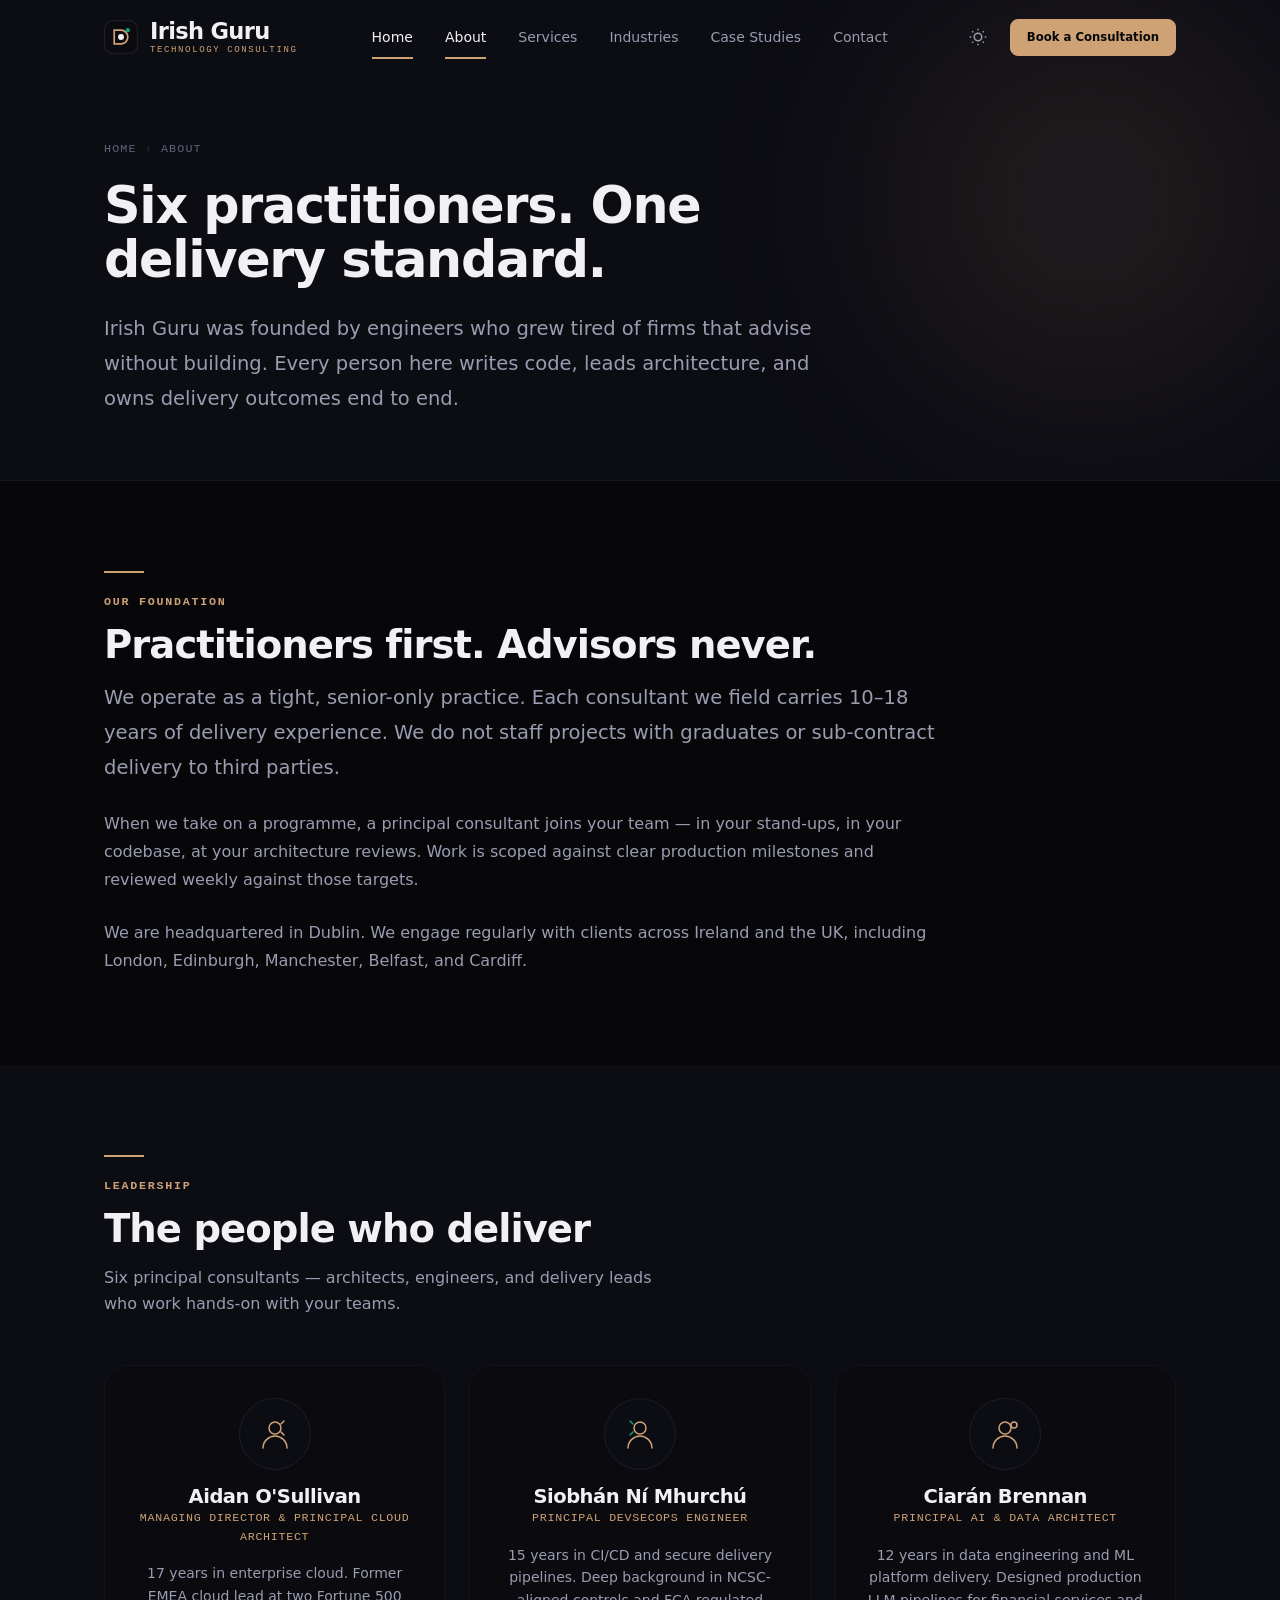
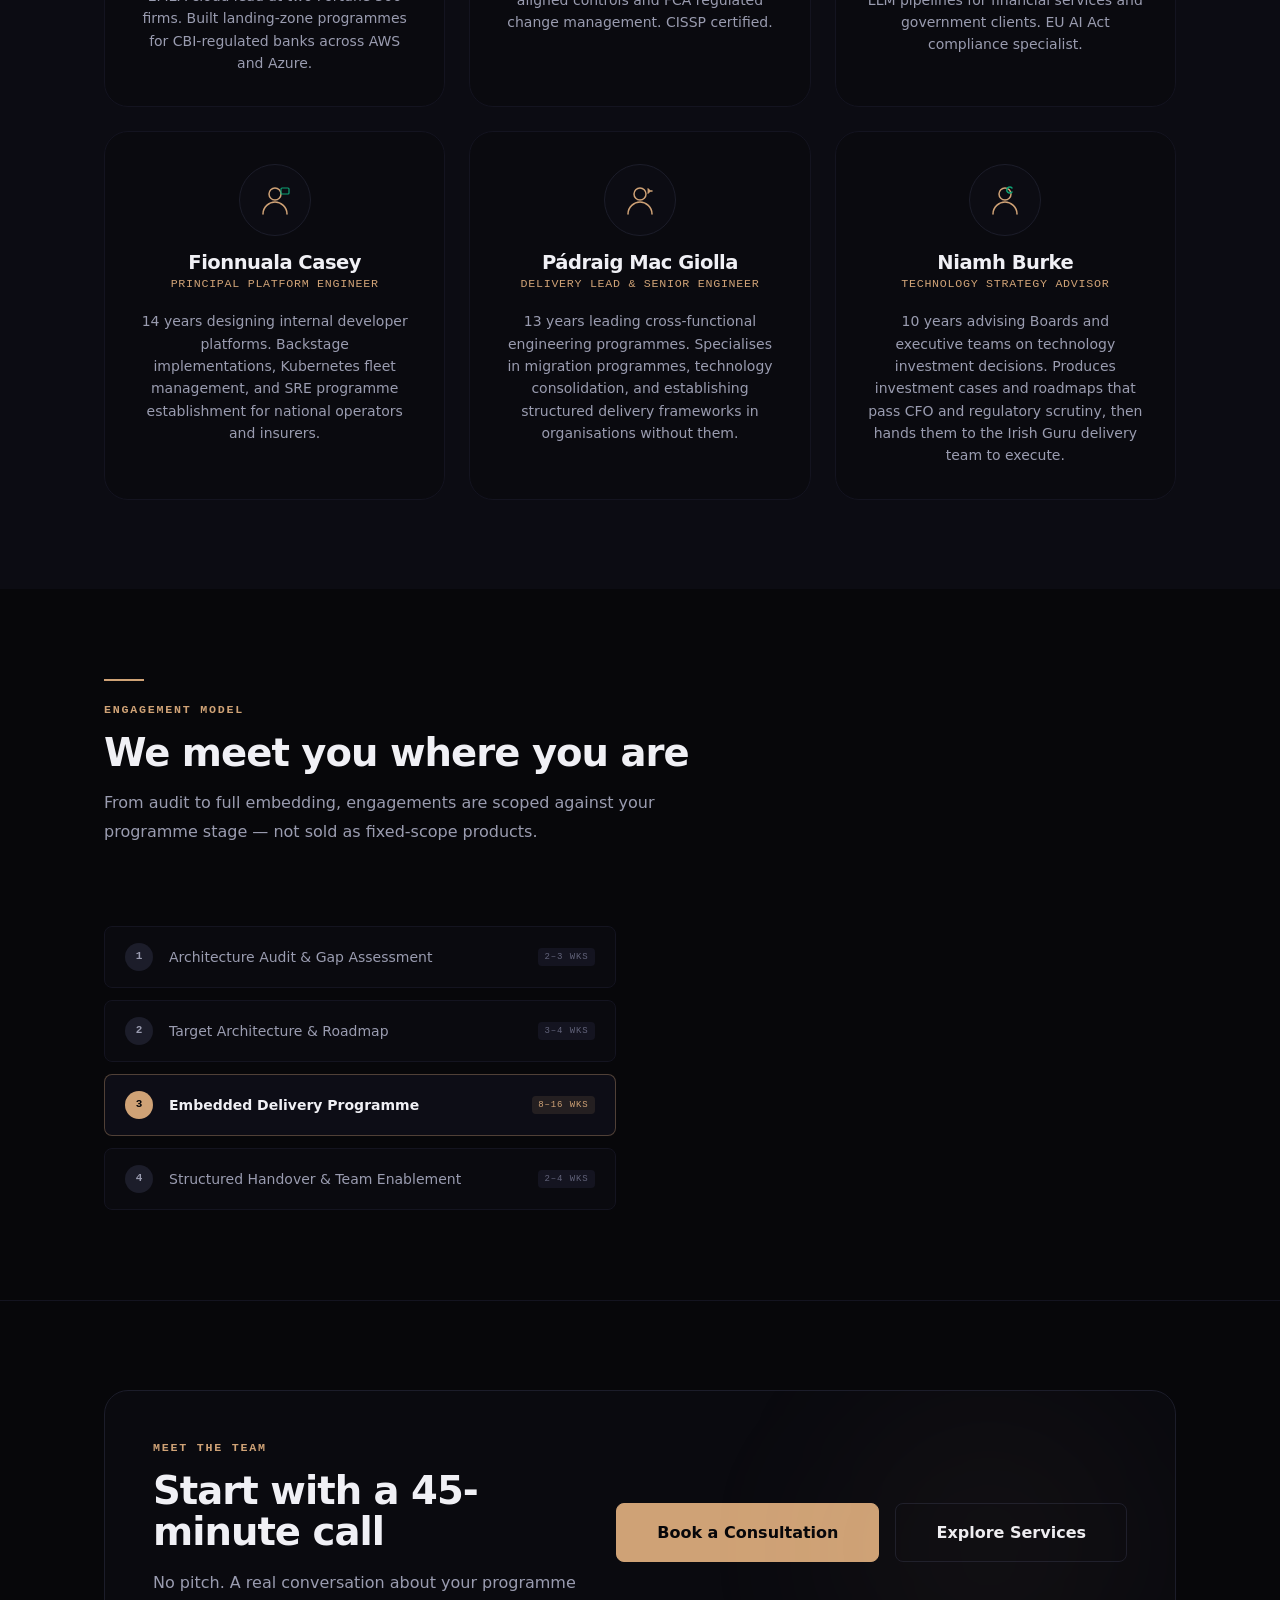
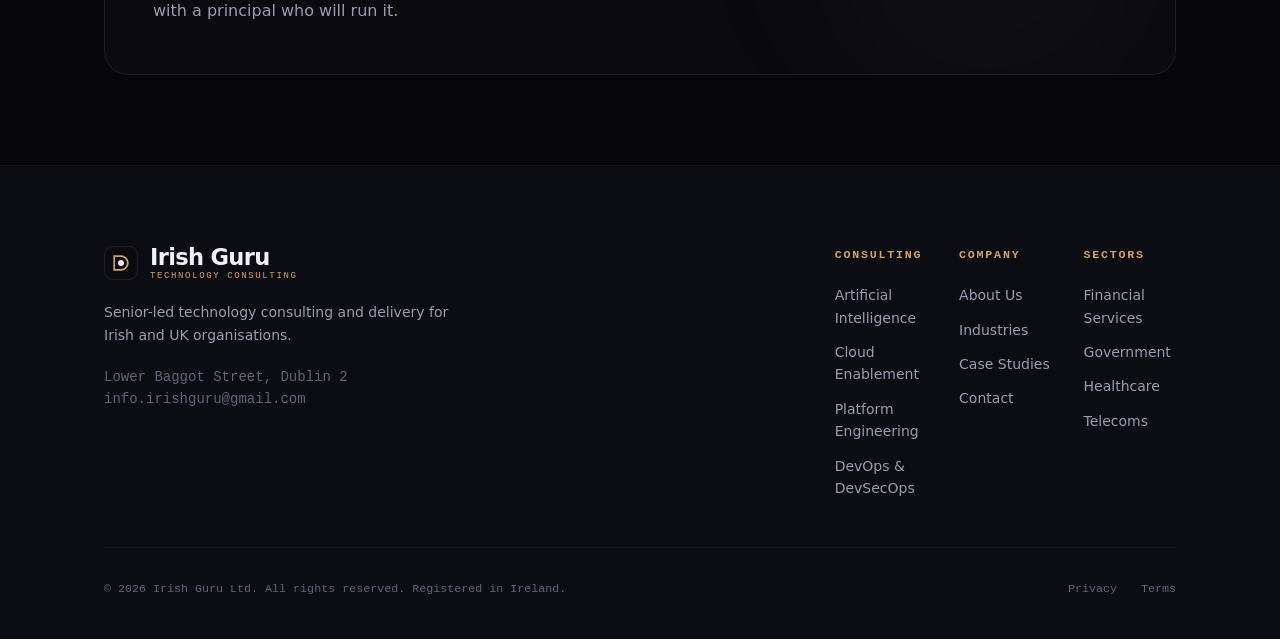
==== commit 09351792: "rebrand: complete ground-up redesign — custom SVG capability network, delivery lifecycle diagram, la" ====
--- a/about/index.html
+++ b/about/index.html
@@ -3,50 +3,35 @@
 <head>
   <meta charset="UTF-8">
   <meta name="viewport" content="width=device-width, initial-scale=1.0">
-  <meta name="theme-color" content="#07070a" media="(prefers-color-scheme: dark)">
-  <meta name="theme-color" content="#f9f9fb" media="(prefers-color-scheme: light)">
+  <meta name="theme-color" content="#07070a">
   <link rel="preconnect" href="https://api.fontshare.com" crossorigin>
   <link rel="preconnect" href="https://fonts.googleapis.com">
   <link rel="preconnect" href="https://fonts.gstatic.com" crossorigin>
   <link href="https://api.fontshare.com/v2/css?f[]=satoshi@700,500,400&f[]=cabinet-grotesk@800,700,500&display=swap" rel="stylesheet">
   <link href="https://fonts.googleapis.com/css2?family=Source+Serif+4:ital,opsz,wght@0,8..60,400;0,8..60,600;1,8..60,400&display=swap" rel="stylesheet">
-  <title>About Us — Irish Guru Technology Consulting</title>
-  <meta name="description" content="Irish Guru is a Dublin-based consultancy embedding senior architects and engineers to deliver complex technology transformations in Ireland and the UK.">
-  <meta name="robots" content="index, follow">
+  <title>About — Irish Guru Technology Consulting</title>
+  <meta name="description" content="Six senior practitioners, one delivery standard. Irish Guru is a technology consulting firm headquartered in Dublin, serving organisations across Ireland and the UK.">
   <link rel="canonical" href="https://irishguru.com/about/">
   <link rel="icon" href="../favicon.svg" type="image/svg+xml">
-  
-  <meta property="og:type" content="website">
-  <meta property="og:site_name" content="Irish Guru">
-  <meta property="og:title" content="About Us — Irish Guru Technology Consulting">
-  <meta property="og:description" content="Meet our senior-led consulting and engineering group delivering real outcomes in regulated and public sectors.">
-  <meta property="og:url" content="https://irishguru.com/about/">
-  <meta property="og:image" content="https://irishguru.com/favicon.svg">
-  <meta property="og:locale" content="en_IE">
-
-  <script>
-    (function(){var t=localStorage.getItem('irishguru-theme');if(!t)t='dark';document.documentElement.setAttribute('data-theme',t);})();
-  </script>
+  <script>(function(){var t=localStorage.getItem('irishguru-theme');document.documentElement.setAttribute('data-theme',t||'dark');})();</script>
   <link rel="stylesheet" href="../css/styles.css">
 </head>
 <body>
   <a href="#main" class="skip-link">Skip to main content</a>
 
-  <!-- --- Header / Navbar ---------------------------------------------------- -->
   <header class="site-header" role="banner">
     <div class="container site-header__inner">
       <a href="../" class="logo" aria-label="Irish Guru — Home">
         <svg class="logo__mark" viewBox="0 0 40 40" fill="none" xmlns="http://www.w3.org/2000/svg" aria-hidden="true">
           <rect width="40" height="40" rx="10" fill="var(--color-bg-elevated)"/>
-          <rect x="1" y="1" width="38" height="38" rx="9" stroke="var(--color-border)" stroke-width="1.5"/>
-          <path d="M12 12H20C24.4183 12 28 15.5817 28 20V20C28 24.4183 24.4183 28 20 28H12V12Z" stroke="var(--color-accent)" stroke-width="2.5" stroke-linejoin="round"/>
-          <path d="M20 20H28" stroke="var(--color-accent)" stroke-width="2.5"/>
-          <circle cx="20" cy="20" r="4" fill="var(--color-primary)"/>
+          <rect x="0.75" y="0.75" width="38.5" height="38.5" rx="9.25" stroke="var(--color-border)" stroke-width="1.5"/>
+          <path d="M12 12H20C24.4183 12 28 15.5817 28 20C28 24.4183 24.4183 28 20 28H12V12Z" stroke="var(--color-accent)" stroke-width="2" fill="none"/>
+          <circle cx="20" cy="20" r="3.5" fill="var(--color-primary)"/>
           <circle cx="28" cy="12" r="2.5" fill="var(--color-sage)"/>
         </svg>
         <div class="logo__text">Irish Guru<span>Technology Consulting</span></div>
       </a>
-      <nav class="nav" aria-label="Primary navigation">
+      <nav class="nav" aria-label="Primary">
         <a href="../" class="nav__link" data-nav="home">Home</a>
         <a href="../about/" class="nav__link" data-nav="about">About</a>
         <a href="../services/" class="nav__link" data-nav="services">Services</a>
@@ -55,15 +40,19 @@
         <a href="../contact/" class="nav__link" data-nav="contact">Contact</a>
       </nav>
       <div class="header-actions">
-        <button class="theme-toggle" type="button" aria-label="Switch to dark mode">
+        <button class="theme-toggle" type="button" aria-label="Switch to light mode">
           <svg class="theme-toggle__icon--light" width="18" height="18" viewBox="0 0 24 24" fill="none" stroke="currentColor" stroke-width="2" aria-hidden="true"><circle cx="12" cy="12" r="5"/><path d="M12 1v2M12 21v2M4.22 4.22l1.42 1.42M18.36 18.36l1.42 1.42M1 12h2M21 12h2M4.22 19.78l1.42-1.42M18.36 5.64l1.42-1.42"/></svg>
           <svg class="theme-toggle__icon--dark" width="18" height="18" viewBox="0 0 24 24" fill="none" stroke="currentColor" stroke-width="2" aria-hidden="true"><path d="M21 12.79A9 9 0 1 1 11.21 3 7 7 0 0 0 21 12.79z"/></svg>
         </button>
-        <a href="../contact/" class="btn btn--primary btn--sm header-cta">Book a Consultation</a>
-        <button class="menu-toggle" type="button" aria-expanded="false" aria-controls="mobile-nav" aria-label="Open menu"><span class="menu-toggle__bar"></span></button>
+        <a href="../contact/" class="btn btn--primary btn--sm">Book a Consultation</a>
+        <button class="menu-toggle" type="button" aria-expanded="false" aria-controls="mobile-nav" aria-label="Open menu">
+          <span class="menu-toggle__bar"></span>
+          <span class="menu-toggle__bar"></span>
+          <span class="menu-toggle__bar"></span>
+        </button>
       </div>
     </div>
-    <nav id="mobile-nav" class="mobile-nav" aria-label="Mobile navigation" aria-hidden="true">
+    <nav id="mobile-nav" class="mobile-nav" aria-label="Mobile" aria-hidden="true">
       <ul class="mobile-nav__list">
         <li><a href="../" class="mobile-nav__link" data-nav="home">Home</a></li>
         <li><a href="../about/" class="mobile-nav__link" data-nav="about">About</a></li>
@@ -74,214 +63,243 @@
       </ul>
       <div class="mobile-nav__cta">
         <a href="../contact/" class="btn btn--primary btn--lg btn--block">Book a Consultation</a>
-        <a href="../services/" class="btn btn--secondary btn--lg btn--block">Explore Services</a>
+        <a href="../services/" class="btn btn--ghost btn--lg btn--block">Explore Services</a>
       </div>
     </nav>
   </header>
 
   <main id="main">
-    <!-- --- About Hero --------------------------------------------------------- -->
-    <section class="page-hero">
+
+    <!-- PAGE HERO -->
+    <section class="page-hero" aria-labelledby="page-title">
       <div class="container">
         <nav class="breadcrumb" aria-label="Breadcrumb">
-          <a href="../">Home</a><span class="breadcrumb__sep" aria-hidden="true">/</span><span aria-current="page">About</span>
+          <a href="../">Home</a>
+          <span class="breadcrumb__sep" aria-hidden="true">›</span>
+          <span aria-current="page">About</span>
         </nav>
-        <h1 class="page-hero__title">Architects and engineers who deliver outcome-tied results</h1>
-        <p class="page-hero__desc">We founded Irish Guru to deliver engineering excellence for organisations in Ireland and the UK. We reject generic templates, open-ended hour sheets, and compliance theatricals.</p>
-      </div>
-    </section>
-
-    <!-- --- Company Editorial split -------------------------------------------- -->
-    <section class="section">
-      <div class="container">
-        <div class="about-split reveal" style="display:grid; gap:var(--space-12); grid-template-columns:1fr;">
-          <!-- Left info -->
-          <div>
-            <h2 class="section__title">Experienced Practitioners On-Site</h2>
-            <p class="section__desc" style="margin-bottom:var(--space-4);">Irish Guru is a specialized consulting enterprise headquartered in Dublin, with on-site deployment capacity throughout the United Kingdom. We work closely with CTOs, Engineering directors, and security sponsors who require real delivery on complex, regulated transformation programs.</p>
-            <p class="section__desc">We scope each engagement to distinct targets: cloud cost thresholds minimized, release velocities doubled, or audit findings resolved. We do not sell junior body leasing — we embed veteran architects who operate inside your codebase, lead daily stand-ups, and stay on-site through production go-lives.</p>
-          </div>
-        </div>
-      </div>
-    </section>
-
-    <!-- --- 6-Person Executive Leadership -------------------------------------- -->
-    <section class="section section--muted" id="team">
-      <div class="container">
-        <header class="section__header reveal">
-          <div class="section__rule" aria-hidden="true"></div>
-          <span class="section__eyebrow">Our Experts</span>
-          <h2 class="section__title">The Core Engineering Team</h2>
-          <p class="section__desc">We are 6 senior technologists and operational specialists with decades of experience in highly regulated financial and enterprise environments.</p>
+        <h1 id="page-title" class="page-hero__title">Six practitioners. One delivery standard.</h1>
+        <p class="page-hero__desc">Irish Guru was founded by engineers who grew tired of firms that advise without building. Every person here writes code, leads architecture, and owns delivery outcomes end to end.</p>
+      </div>
+    </section>
+
+    <!-- COMPANY OVERVIEW -->
+    <section class="section" aria-labelledby="overview-h">
+      <div class="container">
+        <div style="display:grid; gap:var(--s-12); grid-template-columns:1fr;" class="reveal">
+          <div style="max-width:52rem;">
+            <div class="section-hd__rule" aria-hidden="true"></div>
+            <p class="section-hd__eye">Our Foundation</p>
+            <h2 id="overview-h" class="section-hd__title" style="max-width:none;">Practitioners first. Advisors never.</h2>
+            <p style="font-size:var(--t-lg);color:var(--c-text-2);line-height:var(--lh-relaxed);margin-bottom:var(--s-6);">We operate as a tight, senior-only practice. Each consultant we field carries 10–18 years of delivery experience. We do not staff projects with graduates or sub-contract delivery to third parties.</p>
+            <p style="font-size:var(--t-base);color:var(--c-text-2);line-height:var(--lh-relaxed);margin-bottom:var(--s-6);">When we take on a programme, a principal consultant joins your team — in your stand-ups, in your codebase, at your architecture reviews. Work is scoped against clear production milestones and reviewed weekly against those targets.</p>
+            <p style="font-size:var(--t-base);color:var(--c-text-2);line-height:var(--lh-relaxed);">We are headquartered in Dublin. We engage regularly with clients across Ireland and the UK, including London, Edinburgh, Manchester, Belfast, and Cardiff.</p>
+          </div>
+        </div>
+      </div>
+    </section>
+
+    <!-- TEAM GRID -->
+    <section class="section section--alt" id="team" aria-labelledby="team-h">
+      <div class="container">
+        <header class="section-hd reveal">
+          <div class="section-hd__rule" aria-hidden="true"></div>
+          <p class="section-hd__eye">Leadership</p>
+          <h2 id="team-h" class="section-hd__title">The people who deliver</h2>
+          <p class="section-hd__sub">Six principal consultants — architects, engineers, and delivery leads who work hands-on with your teams.</p>
         </header>
 
         <div class="team-grid reveal">
-          <!-- Member 1: Founder -->
-          <article class="team-card">
-            <div class="team-card__avatar" aria-hidden="true">
-              <svg viewBox="0 0 24 24" width="40" height="40" fill="none" stroke="currentColor" stroke-width="1.5">
-                <path d="M20 21v-2a4 4 0 00-4-4H8a4 4 0 00-4 4v2M12 11a4 4 0 100-8 4 4 0 000 8z"/>
-              </svg>
-            </div>
-            <h3 class="team-card__name">Cian O'Connor</h3>
-            <p class="team-card__role">Managing Partner &amp; Lead Architect</p>
-            <p class="team-card__bio">Former financial platform architect in Dublin and London. CIF, Central Bank of Ireland compliance expert.</p>
-          </article>
-
-          <!-- Member 2: DevOps Lead -->
-          <article class="team-card">
-            <div class="team-card__avatar" aria-hidden="true">
-              <svg viewBox="0 0 24 24" width="40" height="40" fill="none" stroke="currentColor" stroke-width="1.5">
-                <path d="M12 2L2 7l10 5 10-5-10-5zM2 17l10 5 10-5M2 12l10 5 10-5"/>
-              </svg>
-            </div>
-            <h3 class="team-card__name">Dr. Sarah Jenkins</h3>
-            <p class="team-card__role">Principal AI &amp; Data Lead</p>
-            <p class="team-card__bio">Specializes in secure MLOps pipeline architectures, data residency constraints, and model audit records.</p>
-          </article>
-
-          <!-- Member 3: DevSecOps Lead -->
-          <article class="team-card">
-            <div class="team-card__avatar" aria-hidden="true">
-              <svg viewBox="0 0 24 24" width="40" height="40" fill="none" stroke="currentColor" stroke-width="1.5">
-                <rect x="3" y="11" width="18" height="11" rx="2" ry="2"/>
-                <path d="M7 11V7a5 5 0 0110 0v4"/>
-              </svg>
-            </div>
-            <h3 class="team-card__name">Alistair Vance</h3>
-            <p class="team-card__role">Principal Cloud Security Lead</p>
-            <p class="team-card__bio">FCA and ISO 27001 baseline implementation expert. Leads our compliance automation workstreams.</p>
-          </article>
-
-          <!-- Member 4: Platform Lead -->
-          <article class="team-card">
-            <div class="team-card__avatar" aria-hidden="true">
-              <svg viewBox="0 0 24 24" width="40" height="40" fill="none" stroke="currentColor" stroke-width="1.5">
-                <rect x="3" y="3" width="7" height="9" rx="1"/>
-                <rect x="14" y="3" width="7" height="5" rx="1"/>
-                <rect x="14" y="12" width="7" height="9" rx="1"/>
-              </svg>
-            </div>
-            <h3 class="team-card__name">Fiona MacLeod</h3>
+
+          <!-- Team Member 1 -->
+          <article class="team-card">
+            <div class="team-card__avatar" aria-hidden="true">
+              <svg width="36" height="36" viewBox="0 0 36 36" fill="none" stroke="currentColor" stroke-width="1.5">
+                <circle cx="18" cy="12" r="6"/>
+                <path d="M6 32c0-7 6-12 12-12s12 5 12 12" stroke-linecap="round"/>
+                <path d="M24 8l3-3M24 16l3 3" stroke="var(--color-accent)" stroke-linecap="round"/>
+              </svg>
+            </div>
+            <h3 class="team-card__name">Aidan O'Sullivan</h3>
+            <p class="team-card__role">Managing Director &amp; Principal Cloud Architect</p>
+            <p class="team-card__bio">17 years in enterprise cloud. Former EMEA cloud lead at two Fortune 500 firms. Built landing-zone programmes for CBI-regulated banks across AWS and Azure.</p>
+          </article>
+
+          <!-- Team Member 2 -->
+          <article class="team-card">
+            <div class="team-card__avatar" aria-hidden="true">
+              <svg width="36" height="36" viewBox="0 0 36 36" fill="none" stroke="currentColor" stroke-width="1.5">
+                <circle cx="18" cy="12" r="6"/>
+                <path d="M6 32c0-7 6-12 12-12s12 5 12 12" stroke-linecap="round"/>
+                <path d="M11 8l-3-3M11 16l-3 3" stroke="var(--color-sage)" stroke-linecap="round"/>
+              </svg>
+            </div>
+            <h3 class="team-card__name">Siobhán Ní Mhurchú</h3>
+            <p class="team-card__role">Principal DevSecOps Engineer</p>
+            <p class="team-card__bio">15 years in CI/CD and secure delivery pipelines. Deep background in NCSC-aligned controls and FCA regulated change management. CISSP certified.</p>
+          </article>
+
+          <!-- Team Member 3 -->
+          <article class="team-card">
+            <div class="team-card__avatar" aria-hidden="true">
+              <svg width="36" height="36" viewBox="0 0 36 36" fill="none" stroke="currentColor" stroke-width="1.5">
+                <circle cx="18" cy="12" r="6"/>
+                <path d="M6 32c0-7 6-12 12-12s12 5 12 12" stroke-linecap="round"/>
+                <circle cx="27" cy="9" r="3" stroke="var(--color-accent)"/>
+              </svg>
+            </div>
+            <h3 class="team-card__name">Ciarán Brennan</h3>
+            <p class="team-card__role">Principal AI &amp; Data Architect</p>
+            <p class="team-card__bio">12 years in data engineering and ML platform delivery. Designed production LLM pipelines for financial services and government clients. EU AI Act compliance specialist.</p>
+          </article>
+
+          <!-- Team Member 4 -->
+          <article class="team-card">
+            <div class="team-card__avatar" aria-hidden="true">
+              <svg width="36" height="36" viewBox="0 0 36 36" fill="none" stroke="currentColor" stroke-width="1.5">
+                <circle cx="18" cy="12" r="6"/>
+                <path d="M6 32c0-7 6-12 12-12s12 5 12 12" stroke-linecap="round"/>
+                <rect x="24" y="6" width="8" height="6" rx="1" stroke="var(--color-sage)" stroke-width="1.2"/>
+              </svg>
+            </div>
+            <h3 class="team-card__name">Fionnuala Casey</h3>
             <p class="team-card__role">Principal Platform Engineer</p>
-            <p class="team-card__bio">Former lead engineer at a UK telecom operator. Kubernetes cluster hardening and Dev portal specialist.</p>
-          </article>
-
-          <!-- Member 5: Delivery Director -->
-          <article class="team-card">
-            <div class="team-card__avatar" aria-hidden="true">
-              <svg viewBox="0 0 24 24" width="40" height="40" fill="none" stroke="currentColor" stroke-width="1.5">
-                <circle cx="12" cy="12" r="10"/>
-                <polyline points="12,6 12,12 16,14"/>
-              </svg>
-            </div>
-            <h3 class="team-card__name">Eoin Brady</h3>
-            <p class="team-card__role">Director of Delivery Outcomes</p>
-            <p class="team-card__bio">Ensures rigorous alignment of weekly sprint objectives to regulator-accepted operational standards.</p>
-          </article>
-
-          <!-- Member 6: SRE / Infrastructure -->
-          <article class="team-card">
-            <div class="team-card__avatar" aria-hidden="true">
-              <svg viewBox="0 0 24 24" width="40" height="40" fill="none" stroke="currentColor" stroke-width="1.5">
-                <path d="M13 2L3 14h9l-1 8 10-12h-9l1-8z"/>
-              </svg>
-            </div>
-            <h3 class="team-card__name">Siobhan Higgins</h3>
-            <p class="team-card__role">Senior Site Reliability Lead</p>
-            <p class="team-card__bio">Over 15 years in enterprise Linux, network design, and hybrid disaster recovery setups.</p>
-          </article>
-        </div>
-      </div>
-    </section>
-
-    <!-- --- Engagement Maturity Process ---------------------------------------- -->
-    <section class="section">
-      <div class="container">
-        <header class="section__header reveal">
-          <div class="section__rule" aria-hidden="true"></div>
-          <span class="section__eyebrow">Our Framework</span>
-          <h2 class="section__title">The Delivery Lifecycle</h2>
-          <p class="section__desc">Each phase features clear, audit-ready checklist triggers ensuring compliance and stability prior to production release.</p>
-        </header>
-
-        <div class="maturity-ladder reveal">
-          <div class="maturity-ladder__step">
-            <span class="maturity-ladder__num">01</span>
-            <span class="maturity-ladder__label">Discover: Baseline architecture and regulatory boundaries</span>
-            <span class="maturity-ladder__badge">CHECKLIST</span>
-          </div>
-          <div class="maturity-ladder__step">
-            <span class="maturity-ladder__num">02</span>
-            <span class="maturity-ladder__label">Architect: Define multi-tenant schemas and developer portals</span>
-            <span class="maturity-ladder__badge">BLUEPRINT</span>
-          </div>
-          <div class="maturity-ladder__step maturity-ladder__step--active">
-            <span class="maturity-ladder__num">03</span>
-            <span class="maturity-ladder__label">Deploy: Write core Terraform infrastructure and secure CI/CD gates</span>
-            <span class="maturity-ladder__badge">LIVE</span>
-          </div>
-          <div class="maturity-ladder__step">
-            <span class="maturity-ladder__num">04</span>
-            <span class="maturity-ladder__label">Handover: Train internal engineers on SRE patterns and exit cleanly</span>
-            <span class="maturity-ladder__badge">TRANSFER</span>
-          </div>
-        </div>
-      </div>
-    </section>
+            <p class="team-card__bio">14 years designing internal developer platforms. Backstage implementations, Kubernetes fleet management, and SRE programme establishment for national operators and insurers.</p>
+          </article>
+
+          <!-- Team Member 5 -->
+          <article class="team-card">
+            <div class="team-card__avatar" aria-hidden="true">
+              <svg width="36" height="36" viewBox="0 0 36 36" fill="none" stroke="currentColor" stroke-width="1.5">
+                <circle cx="18" cy="12" r="6"/>
+                <path d="M6 32c0-7 6-12 12-12s12 5 12 12" stroke-linecap="round"/>
+                <path d="M26 7l2 2-2 2M30 9h-4" stroke="var(--color-accent)" stroke-linecap="round"/>
+              </svg>
+            </div>
+            <h3 class="team-card__name">Pádraig Mac Giolla</h3>
+            <p class="team-card__role">Delivery Lead &amp; Senior Engineer</p>
+            <p class="team-card__bio">13 years leading cross-functional engineering programmes. Specialises in migration programmes, technology consolidation, and establishing structured delivery frameworks in organisations without them.</p>
+          </article>
+
+          <!-- Team Member 6 -->
+          <article class="team-card">
+            <div class="team-card__avatar" aria-hidden="true">
+              <svg width="36" height="36" viewBox="0 0 36 36" fill="none" stroke="currentColor" stroke-width="1.5">
+                <circle cx="18" cy="12" r="6"/>
+                <path d="M6 32c0-7 6-12 12-12s12 5 12 12" stroke-linecap="round"/>
+                <path d="M25 10a3 3 0 1 1 0-4" stroke="var(--color-sage)" stroke-linecap="round"/>
+              </svg>
+            </div>
+            <h3 class="team-card__name">Niamh Burke</h3>
+            <p class="team-card__role">Technology Strategy Advisor</p>
+            <p class="team-card__bio">10 years advising Boards and executive teams on technology investment decisions. Produces investment cases and roadmaps that pass CFO and regulatory scrutiny, then hands them to the Irish Guru delivery team to execute.</p>
+          </article>
+
+        </div>
+      </div>
+    </section>
+
+    <!-- MATURITY MODEL -->
+    <section class="section" aria-labelledby="model-h">
+      <div class="container">
+        <div style="display:grid;gap:var(--s-12);grid-template-columns:1fr;" class="reveal" style="max-width:48rem;margin:auto;">
+          <div style="max-width:38rem;">
+            <div class="section-hd__rule" aria-hidden="true"></div>
+            <p class="section-hd__eye">Engagement Model</p>
+            <h2 id="model-h" class="section-hd__title">We meet you where you are</h2>
+            <p style="font-size:var(--t-base);color:var(--c-text-2);line-height:var(--lh-relaxed);margin-bottom:var(--s-8);">From audit to full embedding, engagements are scoped against your programme stage — not sold as fixed-scope products.</p>
+          </div>
+          <div class="maturity-ladder" style="max-width:32rem;">
+            <div class="maturity-ladder__step">
+              <span class="maturity-ladder__num">1</span>
+              <span class="maturity-ladder__label">Architecture Audit &amp; Gap Assessment</span>
+              <span class="maturity-ladder__badge">2–3 wks</span>
+            </div>
+            <div class="maturity-ladder__step">
+              <span class="maturity-ladder__num">2</span>
+              <span class="maturity-ladder__label">Target Architecture &amp; Roadmap</span>
+              <span class="maturity-ladder__badge">3–4 wks</span>
+            </div>
+            <div class="maturity-ladder__step maturity-ladder__step--active">
+              <span class="maturity-ladder__num">3</span>
+              <span class="maturity-ladder__label">Embedded Delivery Programme</span>
+              <span class="maturity-ladder__badge">8–16 wks</span>
+            </div>
+            <div class="maturity-ladder__step">
+              <span class="maturity-ladder__num">4</span>
+              <span class="maturity-ladder__label">Structured Handover &amp; Team Enablement</span>
+              <span class="maturity-ladder__badge">2–4 wks</span>
+            </div>
+          </div>
+        </div>
+      </div>
+    </section>
+
+    <!-- CTA -->
+    <section class="section cta-section" aria-label="Book a consultation">
+      <div class="container">
+        <div class="cta-block reveal">
+          <div class="cta-block__copy">
+            <p class="section-hd__eye">Meet the team</p>
+            <h2 class="cta-block__h">Start with a 45-minute call</h2>
+            <p class="cta-block__p">No pitch. A real conversation about your programme with a principal who will run it.</p>
+          </div>
+          <div class="cta-block__actions">
+            <a href="../contact/" class="btn btn--primary btn--xl">Book a Consultation</a>
+            <a href="../services/" class="btn btn--ghost btn--xl">Explore Services</a>
+          </div>
+        </div>
+      </div>
+    </section>
+
   </main>
 
-  <!-- --- Footer ------------------------------------------------------------- -->
   <footer class="site-footer" role="contentinfo">
-    <div class="container footer-grid">
-      <div class="footer-brand">
-        <a href="../" class="logo" aria-label="Irish Guru — Home">
-          <svg class="logo__mark" viewBox="0 0 40 40" fill="none" xmlns="http://www.w3.org/2000/svg" aria-hidden="true">
-            <rect width="40" height="40" rx="10" fill="var(--color-bg-elevated)"/>
-            <path d="M12 12H20C24.4183 12 28 15.5817 28 20V20C28 24.4183 24.4183 28 20 28H12V12Z" stroke="var(--color-accent)" stroke-width="2.5" stroke-linejoin="round"/>
-            <circle cx="20" cy="20" r="4" fill="var(--color-primary)"/>
-          </svg>
-          <div class="logo__text">Irish Guru<span>Technology Consulting</span></div>
-        </a>
-        <p class="footer-brand__desc">Senior-led technology consulting and compliant delivery for organisations in Ireland and the United Kingdom.</p>
-      </div>
-
-      <div class="footer-col">
-        <h3 class="footer-col__title">Consulting</h3>
-        <ul class="footer-links">
-          <li><a href="../services/#ai" class="footer-link">Artificial Intelligence</a></li>
-          <li><a href="../services/#cloud" class="footer-link">Cloud Enablement</a></li>
-          <li><a href="../services/#platform" class="footer-link">Platform Engineering</a></li>
-          <li><a href="../services/#devops" class="footer-link">DevOps &amp; DevSecOps</a></li>
-        </ul>
-      </div>
-
-      <div class="footer-col">
-        <h3 class="footer-col__title">Company</h3>
-        <ul class="footer-links">
-          <li><a href="../about/" class="footer-link">About Us</a></li>
-          <li><a href="../industries/" class="footer-link">Industries</a></li>
-          <li><a href="../case-studies/" class="footer-link">Case Studies</a></li>
-          <li><a href="../contact/" class="footer-link">Contact Us</a></li>
-        </ul>
-      </div>
-
-      <div class="footer-col">
-        <h3 class="footer-col__title">Dublin HQ</h3>
-        <p class="footer-col__desc" style="font-size:var(--text-sm);color:var(--color-text-muted);line-height:var(--leading-normal);">
-          Irish Guru Ltd.<br>
-          Lower Baggot Street,<br>
-          Dublin 2, Ireland<br>
-          <strong>info.irishguru@gmail.com</strong>
-        </p>
-      </div>
-    </div>
-
-    <div class="container footer-bottom">
-      <p>&copy; 2026 Irish Guru Ltd. All rights reserved. Registered in Ireland (No. Placeholder).</p>
-      <div class="footer-meta-links">
-        <a href="#privacy">Privacy Statement</a>
-        <a href="#terms">Terms of Engagement</a>
+    <div class="container">
+      <div class="footer-inner">
+        <div class="footer-brand">
+          <a href="../" class="logo" aria-label="Irish Guru — Home">
+            <svg class="logo__mark" viewBox="0 0 40 40" fill="none" xmlns="http://www.w3.org/2000/svg" aria-hidden="true">
+              <rect width="40" height="40" rx="10" fill="var(--color-bg-elevated)"/>
+              <rect x="0.75" y="0.75" width="38.5" height="38.5" rx="9.25" stroke="var(--color-border)" stroke-width="1.5"/>
+              <path d="M12 12H20C24.4183 12 28 15.5817 28 20C28 24.4183 24.4183 28 20 28H12V12Z" stroke="var(--color-accent)" stroke-width="2" fill="none"/>
+              <circle cx="20" cy="20" r="3.5" fill="var(--color-primary)"/>
+            </svg>
+            <div class="logo__text">Irish Guru<span>Technology Consulting</span></div>
+          </a>
+          <p class="footer-brand__desc">Senior-led technology consulting and delivery for Irish and UK organisations.</p>
+          <p class="footer-brand__address">Lower Baggot Street, Dublin 2<br>info.irishguru@gmail.com</p>
+        </div>
+        <nav class="footer-nav" aria-label="Footer navigation">
+          <div class="footer-col">
+            <p class="footer-col__head">Consulting</p>
+            <a href="../services/#ai" class="footer-col__link">Artificial Intelligence</a>
+            <a href="../services/#cloud" class="footer-col__link">Cloud Enablement</a>
+            <a href="../services/#platform" class="footer-col__link">Platform Engineering</a>
+            <a href="../services/#devops" class="footer-col__link">DevOps &amp; DevSecOps</a>
+          </div>
+          <div class="footer-col">
+            <p class="footer-col__head">Company</p>
+            <a href="../about/" class="footer-col__link">About Us</a>
+            <a href="../industries/" class="footer-col__link">Industries</a>
+            <a href="../case-studies/" class="footer-col__link">Case Studies</a>
+            <a href="../contact/" class="footer-col__link">Contact</a>
+          </div>
+          <div class="footer-col">
+            <p class="footer-col__head">Sectors</p>
+            <a href="../industries/#financial-services" class="footer-col__link">Financial Services</a>
+            <a href="../industries/#public-sector" class="footer-col__link">Government</a>
+            <a href="../industries/#healthcare" class="footer-col__link">Healthcare</a>
+            <a href="../industries/#telecom" class="footer-col__link">Telecoms</a>
+          </div>
+        </nav>
+      </div>
+      <div class="footer-base">
+        <p>&copy; 2026 Irish Guru Ltd. All rights reserved. Registered in Ireland.</p>
+        <div class="footer-base__links">
+          <a href="#privacy">Privacy</a>
+          <a href="#terms">Terms</a>
+        </div>
       </div>
     </div>
   </footer>
--- a/css/styles.css
+++ b/css/styles.css
@@ -1,669 +1,589 @@
 /* ==========================================================================
-   Irish Guru — Premium B2B Technology Consulting Design System
+   Irish Guru — Complete Design System (Ground-up)
    ========================================================================== */
 
+/* ── IMPORT ─────────────────────────────────────────────────────────────── */
 @import url('editorial.css');
 
-/* --- Core Tokens & Theme Customisation ------------------------------------- */
+/* ── TOKENS ─────────────────────────────────────────────────────────────── */
 :root {
-  /* ── Brand Colors: Obsidian, Charcoal, and Premium Celtic Bronze ── */
-  --color-bg: #07070a;
-  --color-bg-elevated: #0d0d14;
-  --color-bg-muted: #12121e;
-  --color-bg-inset: #030305;
-  --color-bg-accent: #0f101a;
-  --color-surface: #0a0a0f;
-  --color-border: #1a1b26;
-  --color-border-subtle: #13141f;
-
-  --color-text: #f4f4f7;
-  --color-text-muted: #a0a2b0;
-  --color-text-subtle: #6a6c7d;
-  --color-text-inverse: #07070a;
-
-  /* Premium Bronze/Gold for high-end luxury and Celtic relevance */
-  --color-primary: #f4f4f7;
-  --color-primary-hover: #ffffff;
-  --color-accent: #cfa276;
-  --color-accent-hover: #e6b98e;
-  --color-accent-muted: rgba(207, 162, 118, 0.1);
-  --color-accent-line: rgba(207, 162, 118, 0.4);
-  --color-sage: #0da174;
-  --color-sage-vivid: #00f084;
-  --color-sage-muted: rgba(13, 161, 116, 0.15);
-  --color-glow: rgba(207, 162, 118, 0.15);
-  --color-glow-sage: rgba(0, 240, 132, 0.08);
-
-  --glass-bg: rgba(7, 7, 10, 0.85);
-  --glass-border: rgba(207, 162, 118, 0.15);
-  --viz-surface: #0d0d14;
-
-  --color-focus: #cfa276;
-  --color-error: #e5484d;
-
-  /* Typography */
-  --font-display: 'Cabinet Grotesk', system-ui, -apple-system, sans-serif;
-  --font-body: 'Satoshi', system-ui, -apple-system, sans-serif;
-  --font-serif: 'Source Serif 4', Georgia, serif;
-  --font-mono: 'JetBrains Mono', monospace;
-
-  /* Strict Fluid Type Ramp */
-  --text-xs: clamp(0.6875rem, 0.65rem + 0.1vw, 0.75rem);
-  --text-sm: clamp(0.8125rem, 0.77rem + 0.15vw, 0.875rem);
-  --text-base: clamp(0.9375rem, 0.88rem + 0.2vw, 1.025rem);
-  --text-lg: clamp(1.0625rem, 0.98rem + 0.3vw, 1.25rem);
-  --text-xl: clamp(1.1875rem, 1.05rem + 0.45vw, 1.45rem);
-  --text-2xl: clamp(1.375rem, 1.2rem + 0.7vw, 1.85rem);
-  --text-3xl: clamp(1.75rem, 1.45rem + 1.2vw, 2.5rem);
-  --text-4xl: clamp(2.125rem, 1.65rem + 1.9vw, 3.25rem);
-  --text-5xl: clamp(2.5rem, 1.85rem + 2.8vw, 4.25rem);
-  --text-6xl: clamp(2.875rem, 2rem + 3.8vw, 5.25rem);
-
-  --leading-tight: 1.1;
-  --leading-snug: 1.35;
-  --leading-normal: 1.6;
-  --leading-relaxed: 1.75;
-
-  /* Fluid Spacing Scale */
-  --space-1: 0.25rem;
-  --space-2: 0.5rem;
-  --space-3: 0.75rem;
-  --space-4: 1rem;
-  --space-5: 1.25rem;
-  --space-6: 1.5rem;
-  --space-8: 2rem;
-  --space-10: 2.5rem;
-  --space-12: 3rem;
-  --space-16: 4rem;
-  --space-20: 5rem;
-  --space-24: 6rem;
-  --space-28: 7rem;
-  --space-32: 8rem;
-
-  --container-max: 72rem;
+  /* Brand palette: Obsidian surface, Celtic Bronze accent, Signal Sage */
+  --c-bg:          #07070a;
+  --c-bg-1:        #0a0a0f;
+  --c-bg-2:        #0d0d16;
+  --c-bg-3:        #111118;
+  --c-bg-alt:      #0c0c13;
+
+  --c-surface:     #111119;
+  --c-border:      #1c1d2a;
+  --c-border-sub:  #141420;
+
+  --c-text:        #f0f0f5;
+  --c-text-2:      #9a9cb0;
+  --c-text-3:      #62637a;
+  --c-text-inv:    #07070a;
+
+  /* Bronze / Celtic gold */
+  --c-gold:        #cfa276;
+  --c-gold-hover:  #e6b98e;
+  --c-gold-dim:    rgba(207,162,118,.12);
+  --c-gold-line:   rgba(207,162,118,.35);
+  --c-gold-glow:   rgba(207,162,118,.18);
+
+  /* Signal sage / mint */
+  --c-sage:        #0da174;
+  --c-sage-vivid:  #00e87e;
+  --c-sage-dim:    rgba(13,161,116,.12);
+
+  /* Error */
+  --c-error:       #e5484d;
+
+  /* Glass */
+  --glass:         rgba(7,7,10,.88);
+  --glass-border:  rgba(207,162,118,.14);
+
+  /* Fonts */
+  --f-display: 'Cabinet Grotesk', system-ui, sans-serif;
+  --f-body:    'Satoshi', system-ui, sans-serif;
+  --f-serif:   'Source Serif 4', Georgia, serif;
+  --f-mono:    'JetBrains Mono', ui-monospace, monospace;
+
+  /* Type scale (fluid) */
+  --t-xs:   clamp(.6875rem, .65rem + .1vw, .75rem);
+  --t-sm:   clamp(.8125rem, .77rem + .15vw, .875rem);
+  --t-base: clamp(.9375rem, .88rem + .2vw, 1rem);
+  --t-lg:   clamp(1.0625rem, .98rem + .3vw, 1.25rem);
+  --t-xl:   clamp(1.1875rem, 1.05rem + .45vw, 1.45rem);
+  --t-2xl:  clamp(1.375rem, 1.2rem + .7vw, 1.875rem);
+  --t-3xl:  clamp(1.75rem, 1.45rem + 1.2vw, 2.5rem);
+  --t-4xl:  clamp(2.125rem, 1.65rem + 1.9vw, 3.25rem);
+  --t-5xl:  clamp(2.5rem, 1.85rem + 2.8vw, 4.25rem);
+  --t-6xl:  clamp(2.875rem, 2rem + 3.8vw, 5.25rem);
+  --t-hero: clamp(2.75rem, 4.5vw, 4.5rem);
+
+  --lh-tight:   1.08;
+  --lh-snug:    1.3;
+  --lh-base:    1.6;
+  --lh-relaxed: 1.78;
+
+  /* Space scale */
+  --s-1:  .25rem;
+  --s-2:  .5rem;
+  --s-3:  .75rem;
+  --s-4:  1rem;
+  --s-5:  1.25rem;
+  --s-6:  1.5rem;
+  --s-8:  2rem;
+  --s-10: 2.5rem;
+  --s-12: 3rem;
+  --s-16: 4rem;
+  --s-20: 5rem;
+  --s-24: 6rem;
+
+  /* Layout */
+  --container:      70rem;
   --container-wide: 84rem;
-  --header-height: 5rem;
-
-  --radius-sm: 0.25rem;
-  --radius-md: 0.5rem;
-  --radius-lg: 0.75rem;
-  --radius-xl: 1rem;
-  --radius-2xl: 1.5rem;
-  --radius-3xl: 2.5rem;
-
-  --shadow-sm: 0 2px 8px rgba(0, 0, 0, 0.4);
-  --shadow-md: 0 12px 32px rgba(0, 0, 0, 0.6), 0 4px 12px rgba(0, 0, 0, 0.3);
-  --shadow-lg: 0 24px 64px rgba(0, 0, 0, 0.8), 0 8px 24px rgba(0, 0, 0, 0.4);
-  --shadow-glow: 0 0 40px var(--color-glow);
-  --shadow-header: 0 1px 0 var(--color-border-subtle);
-
-  --ease-out: cubic-bezier(0.16, 1, 0.3, 1);
-  --duration-fast: 160ms;
-  --duration-base: 280ms;
-  --duration-slow: 640ms;
-
-  --section-pad: clamp(4.5rem, 8vw, 8.5rem);
-}
-
-/* ── Light Mode Customisation (Luxurious Paper Editorial Theme) ── */
+  --header-h:       4.75rem;
+  --section-pad:    clamp(4rem, 7vw, 8rem);
+
+  /* Radius */
+  --r-sm: .25rem;
+  --r-md: .5rem;
+  --r-lg: .75rem;
+  --r-xl: 1rem;
+  --r-2xl:1.5rem;
+
+  /* Shadows */
+  --sh-sm: 0 2px 8px rgba(0,0,0,.4);
+  --sh-md: 0 12px 40px rgba(0,0,0,.6), 0 4px 12px rgba(0,0,0,.3);
+  --sh-lg: 0 24px 72px rgba(0,0,0,.8);
+
+  /* Motion */
+  --ease: cubic-bezier(.16,1,.3,1);
+  --fast: 140ms;
+  --base: 260ms;
+  --slow: 600ms;
+
+  /* Color aliases for backward compat */
+  --color-bg:           var(--c-bg);
+  --color-bg-elevated:  var(--c-bg-1);
+  --color-bg-muted:     var(--c-bg-2);
+  --color-bg-inset:     var(--c-bg-alt);
+  --color-surface:      var(--c-surface);
+  --color-border:       var(--c-border);
+  --color-border-subtle:var(--c-border-sub);
+  --color-text:         var(--c-text);
+  --color-text-muted:   var(--c-text-2);
+  --color-text-subtle:  var(--c-text-3);
+  --color-primary:      var(--c-text);
+  --color-accent:       var(--c-gold);
+  --color-accent-hover: var(--c-gold-hover);
+  --color-accent-muted: var(--c-gold-dim);
+  --color-accent-line:  var(--c-gold-line);
+  --color-sage:         var(--c-sage);
+  --color-sage-muted:   var(--c-sage-dim);
+  --color-glow:         var(--c-gold-glow);
+  --glass-bg:           var(--glass);
+  --glass-border:       var(--glass-border);
+  --font-display:       var(--f-display);
+  --font-body:          var(--f-body);
+  --font-serif:         var(--f-serif);
+  --font-mono:          var(--f-mono);
+  --text-xs:  var(--t-xs);
+  --text-sm:  var(--t-sm);
+  --text-base:var(--t-base);
+  --text-lg:  var(--t-lg);
+  --text-xl:  var(--t-xl);
+  --text-2xl: var(--t-2xl);
+  --text-3xl: var(--t-3xl);
+  --text-4xl: var(--t-4xl);
+  --space-1:  var(--s-1);
+  --space-2:  var(--s-2);
+  --space-3:  var(--s-3);
+  --space-4:  var(--s-4);
+  --space-5:  var(--s-5);
+  --space-6:  var(--s-6);
+  --space-8:  var(--s-8);
+  --space-10: var(--s-10);
+  --space-12: var(--s-12);
+  --space-16: var(--s-16);
+  --space-20: var(--s-20);
+  --space-24: var(--s-24);
+  --duration-fast: var(--fast);
+  --duration-base: var(--base);
+  --duration-slow: var(--slow);
+  --ease-out: var(--ease);
+}
+
+/* Light theme */
 [data-theme='light'] {
-  --color-bg: #f9f9fb;
-  --color-bg-elevated: #ffffff;
-  --color-bg-muted: #efeff3;
-  --color-bg-inset: #f1f1f4;
-  --color-bg-accent: #f5eedf;
-  --color-surface: #ffffff;
-  --color-border: #e0e1eb;
-  --color-border-subtle: #f0f0f5;
-
-  --color-text: #0e0e12;
-  --color-text-muted: #5e6070;
-  --color-text-subtle: #8a8c9e;
-  --color-text-inverse: #ffffff;
-
-  --color-primary: #121216;
-  --color-primary-hover: #000000;
-  --color-accent: #9b6c3f;
-  --color-accent-hover: #7b4c23;
-  --color-accent-muted: rgba(155, 108, 63, 0.08);
-  --color-accent-line: rgba(155, 108, 63, 0.3);
-  --color-sage: #0d805c;
-  --color-sage-vivid: #0b9c66;
-  --color-sage-muted: rgba(13, 128, 92, 0.08);
-  --color-glow: rgba(155, 108, 63, 0.08);
-  --color-glow-sage: rgba(13, 128, 92, 0.05);
-
-  --glass-bg: rgba(255, 255, 255, 0.9);
-  --glass-border: rgba(155, 108, 63, 0.12);
-  --viz-surface: #ffffff;
-
-  --shadow-sm: 0 2px 8px rgba(0, 0, 0, 0.04);
-  --shadow-md: 0 12px 32px rgba(0, 0, 0, 0.06), 0 4px 12px rgba(0, 0, 0, 0.02);
-  --shadow-lg: 0 24px 64px rgba(0, 0, 0, 0.08), 0 8px 24px rgba(0, 0, 0, 0.03);
-  --shadow-header: 0 1px 0 var(--color-border-subtle);
-}
-
-/* --- Global Base Styles --------------------------------------------------- */
-*, *::before, *::after {
-  box-sizing: border-box;
-  margin: 0;
-  padding: 0;
-}
+  --c-bg:         #f8f8fb;
+  --c-bg-1:       #ffffff;
+  --c-bg-2:       #f0f0f5;
+  --c-bg-3:       #e8e8ef;
+  --c-bg-alt:     #f2f2f7;
+  --c-surface:    #ffffff;
+  --c-border:     #e0e0ea;
+  --c-border-sub: #ebebf4;
+  --c-text:       #0c0c14;
+  --c-text-2:     #5a5c72;
+  --c-text-3:     #8a8c9e;
+  --c-text-inv:   #ffffff;
+  --c-gold:       #9b6c3f;
+  --c-gold-hover: #7a4e28;
+  --c-gold-dim:   rgba(155,108,63,.08);
+  --c-gold-line:  rgba(155,108,63,.28);
+  --c-gold-glow:  rgba(155,108,63,.06);
+  --c-sage:       #0d7a5c;
+  --c-sage-vivid: #0a9a6a;
+  --c-sage-dim:   rgba(13,122,92,.08);
+  --glass:        rgba(255,255,255,.92);
+  --glass-border: rgba(155,108,63,.12);
+}
+
+/* ── RESET ───────────────────────────────────────────────────────────────── */
+*, *::before, *::after { box-sizing: border-box; margin: 0; padding: 0; }
 
 html {
   scroll-behavior: smooth;
-  scroll-padding-top: calc(var(--header-height) + 1rem);
+  scroll-padding-top: calc(var(--header-h) + 1rem);
   -webkit-text-size-adjust: 100%;
 }
 
 body {
-  background-color: var(--color-bg);
-  color: var(--color-text);
-  font-family: var(--font-body);
-  font-size: var(--text-base);
-  line-height: var(--leading-normal);
+  background: var(--c-bg);
+  color: var(--c-text);
+  font-family: var(--f-body);
+  font-size: var(--t-base);
+  line-height: var(--lh-base);
   -webkit-font-smoothing: antialiased;
-  -moz-osx-font-smoothing: grayscale;
   overflow-x: hidden;
-  transition: background-color var(--duration-base) var(--ease-out), color var(--duration-base) var(--ease-out);
-}
-
-img, svg {
-  display: block;
-  max-width: 100%;
-  height: auto;
-}
-
-button, input, select, textarea {
-  font-family: inherit;
-  font-size: inherit;
-  color: inherit;
-  background: none;
-  border: none;
-}
-
-a {
-  color: inherit;
-  text-decoration: none;
-}
-
-/* --- Layout Container ----------------------------------------------------- */
+  transition: background var(--base) var(--ease), color var(--base) var(--ease);
+}
+
+img, svg { display: block; max-width: 100%; height: auto; }
+a { color: inherit; text-decoration: none; }
+button, input, select, textarea { font: inherit; color: inherit; background: none; border: none; }
+h1, h2, h3, h4 {
+  font-family: var(--f-display);
+  font-weight: 700;
+  line-height: var(--lh-tight);
+  letter-spacing: -.025em;
+  color: var(--c-text);
+}
+
+/* ── LAYOUT ──────────────────────────────────────────────────────────────── */
 .container {
   width: 100%;
-  max-width: var(--container-max);
+  max-width: var(--container);
   margin-inline: auto;
-  padding-inline: var(--space-6);
-}
-
-.container--wide {
-  max-width: var(--container-wide);
-}
-
-/* --- Typography System ----------------------------------------------------- */
-h1, h2, h3, h4 {
-  font-family: var(--font-display);
-  font-weight: 700;
-  color: var(--color-primary);
-  line-height: var(--leading-tight);
-  letter-spacing: -0.02em;
-}
-
-.title-serif {
-  font-family: var(--font-serif);
-  font-weight: 400;
-  font-style: italic;
-}
-
-/* --- Layout Utility Classes ----------------------------------------------- */
-.section {
-  padding-block: var(--section-pad);
-  position: relative;
-}
-
-.section--muted {
-  background-color: var(--color-bg-elevated);
-}
-
-.section--inset {
-  background-color: var(--color-bg-inset);
-}
-
-.section--compact {
-  padding-block: calc(var(--section-pad) * 0.5);
-}
-
-/* --- Navigation & Site Header ---------------------------------------------- */
-.site-header {
-  position: fixed;
-  top: 0;
-  left: 0;
-  right: 0;
-  height: var(--header-height);
-  z-index: 100;
-  display: flex;
-  align-items: center;
-  border-bottom: 1px solid transparent;
-  transition: background-color var(--duration-base) var(--ease-out),
-              backdrop-filter var(--duration-base) var(--ease-out),
-              border-color var(--duration-base) var(--ease-out),
-              height var(--duration-base) var(--ease-out);
-}
-
-.site-header.is-scrolled {
-  height: calc(var(--header-height) * 0.85);
-  background-color: var(--glass-bg);
-  backdrop-filter: blur(20px);
-  border-color: var(--color-border-subtle);
-  box-shadow: var(--shadow-sm);
-}
-
-.site-header__inner {
-  display: flex;
-  align-items: center;
-  justify-content: space-between;
-}
-
-/* Distinctive Editorial Logo */
-.logo {
-  display: flex;
-  align-items: center;
-  gap: var(--space-3);
-  font-weight: 700;
-  letter-spacing: -0.03em;
-  font-family: var(--font-display);
-  font-size: var(--text-xl);
-}
-
-.logo__mark {
-  width: 2.25rem;
-  height: 2.25rem;
-}
-
-.logo__text {
-  display: flex;
-  flex-direction: column;
-  line-height: 1;
-  color: var(--color-primary);
-}
-
-.logo__text span {
-  font-size: 0.625rem;
-  text-transform: uppercase;
-  letter-spacing: 0.18em;
-  color: var(--color-accent);
-  font-weight: 500;
-  font-family: var(--font-mono);
-  margin-top: 0.25rem;
-}
-
-.nav {
-  display: none;
-  align-items: center;
-  gap: var(--space-8);
-}
-
-@media (min-width: 960px) {
-  .nav {
-    display: flex;
-  }
-}
-
-.nav__link {
-  font-size: var(--text-sm);
-  font-weight: 500;
-  color: var(--color-text-muted);
-  position: relative;
-  padding-block: var(--space-2);
-  transition: color var(--duration-fast) var(--ease-out);
-}
-
-.nav__link:hover {
-  color: var(--color-primary);
-}
-
-.nav__link.is-active {
-  color: var(--color-primary);
-}
-
-.nav__link.is-active::after {
-  content: '';
-  position: absolute;
-  bottom: 0;
-  left: 0;
-  right: 0;
-  height: 2px;
-  background-color: var(--color-accent);
-}
-
-.header-actions {
-  display: flex;
-  align-items: center;
-  gap: var(--space-4);
-}
-
-/* Premium Buttons & Interactive States */
-.btn {
-  display: inline-flex;
-  align-items: center;
-  justify-content: center;
-  gap: var(--space-2);
-  font-weight: 600;
-  border-radius: var(--radius-md);
-  font-size: var(--text-sm);
-  padding: 0.75rem var(--space-6);
-  cursor: pointer;
-  transition: background-color var(--duration-fast) var(--ease-out),
-              border-color var(--duration-fast) var(--ease-out),
-              color var(--duration-fast) var(--ease-out),
-              transform var(--duration-fast) var(--ease-out);
-}
-
-.btn--primary {
-  background-color: var(--color-accent);
-  color: var(--color-bg);
-  border: 1px solid var(--color-accent);
-}
-
-.btn--primary:hover {
-  background-color: var(--color-accent-hover);
-  border-color: var(--color-accent-hover);
-  transform: translateY(-1px);
-}
-
-.btn--secondary {
-  background-color: transparent;
-  color: var(--color-primary);
-  border: 1px solid var(--color-border);
-}
-
-.btn--secondary:hover {
-  background-color: var(--color-border-subtle);
-  border-color: var(--color-accent);
-  transform: translateY(-1px);
-}
-
-.btn--sm {
-  padding: 0.5rem var(--space-4);
-  font-size: var(--text-xs);
-  border-radius: var(--radius-sm);
-}
-
-.btn--lg {
-  padding: 1rem var(--space-8);
-  font-size: var(--text-base);
-}
-
-/* Accessibility Skip Link */
+  padding-inline: var(--s-6);
+}
+.container--wide { max-width: var(--container-wide); }
+
+.section { padding-block: var(--section-pad); }
+.section--compact { padding-block: calc(var(--section-pad) * .5); }
+.section--alt { background: var(--c-bg-alt); }
+
+/* ── ACCESSIBILITY ──────────────────────────────────────────────────────── */
 .skip-link {
   position: absolute;
   top: -100px;
   left: 0;
-  background-color: var(--color-accent);
-  color: var(--color-bg);
-  padding: var(--space-4);
+  background: var(--c-gold);
+  color: var(--c-bg);
+  padding: var(--s-4);
   z-index: 1000;
   font-weight: 700;
-  transition: top 0.2s ease;
-}
-
-.skip-link:focus {
-  top: 0;
-}
-
-/* Theme Toggle Button */
+  transition: top .2s;
+}
+.skip-link:focus { top: 0; }
+
+/* ── REVEAL ANIMATION ───────────────────────────────────────────────────── */
+@media (prefers-reduced-motion: no-preference) {
+  .reveal {
+    opacity: 0;
+    transform: translateY(1.25rem);
+    transition: opacity var(--slow) var(--ease),
+                transform var(--slow) var(--ease);
+    will-change: transform, opacity;
+  }
+  .reveal.is-visible { opacity: 1; transform: translateY(0); }
+  .reveal--delay-1 { transition-delay: 120ms; }
+  .reveal--delay-2 { transition-delay: 240ms; }
+  .reveal--delay-3 { transition-delay: 360ms; }
+}
+@media (prefers-reduced-motion: reduce) {
+  .reveal { opacity: 1; transform: none; }
+}
+
+/* ── HEADER ─────────────────────────────────────────────────────────────── */
+.site-header {
+  position: fixed;
+  inset: 0 0 auto;
+  height: var(--header-h);
+  display: flex;
+  align-items: center;
+  z-index: 200;
+  border-bottom: 1px solid transparent;
+  transition: background var(--base) var(--ease),
+              backdrop-filter var(--base) var(--ease),
+              border-color var(--base) var(--ease),
+              height var(--base) var(--ease);
+}
+.site-header.is-scrolled {
+  height: calc(var(--header-h) * .85);
+  background: var(--glass);
+  backdrop-filter: blur(24px) saturate(1.2);
+  border-color: var(--c-border-sub);
+  box-shadow: var(--sh-sm);
+}
+.site-header__inner {
+  display: flex;
+  align-items: center;
+  justify-content: space-between;
+}
+
+/* Logo */
+.logo {
+  display: flex;
+  align-items: center;
+  gap: var(--s-3);
+  font-family: var(--f-display);
+  font-weight: 700;
+  font-size: var(--t-xl);
+  letter-spacing: -.03em;
+}
+.logo__mark { width: 2.125rem; height: 2.125rem; flex-shrink: 0; }
+.logo__text {
+  display: flex;
+  flex-direction: column;
+  line-height: 1;
+  color: var(--c-text);
+}
+.logo__text span {
+  font-family: var(--f-mono);
+  font-size: .5625rem;
+  text-transform: uppercase;
+  letter-spacing: .18em;
+  color: var(--c-gold);
+  font-weight: 500;
+  margin-top: .25rem;
+}
+
+/* Desktop nav */
+.nav { display: none; align-items: center; gap: var(--s-8); }
+@media (min-width: 960px) { .nav { display: flex; } }
+
+.nav__link {
+  font-size: var(--t-sm);
+  font-weight: 500;
+  color: var(--c-text-2);
+  padding-block: var(--s-2);
+  position: relative;
+  transition: color var(--fast) var(--ease);
+}
+.nav__link:hover { color: var(--c-text); }
+.nav__link.is-active {
+  color: var(--c-text);
+}
+.nav__link.is-active::after {
+  content: '';
+  position: absolute;
+  inset: auto 0 -2px;
+  height: 2px;
+  background: var(--c-gold);
+}
+
+/* Header actions */
+.header-actions {
+  display: flex;
+  align-items: center;
+  gap: var(--s-4);
+}
+
+/* Theme toggle */
 .theme-toggle {
-  width: 2.25rem;
-  height: 2.25rem;
-  border-radius: var(--radius-md);
+  width: 2rem;
+  height: 2rem;
+  border-radius: var(--r-md);
   display: flex;
   align-items: center;
   justify-content: center;
   cursor: pointer;
-  color: var(--color-text-muted);
-  border: 1px solid transparent;
-  transition: color var(--duration-fast) var(--ease-out), background-color var(--duration-fast) var(--ease-out);
-}
-
-.theme-toggle:hover {
-  color: var(--color-primary);
-  background-color: var(--color-border-subtle);
-}
-
-.theme-toggle__icon--light {
-  display: none;
-}
-
-[data-theme='dark'] .theme-toggle__icon--light {
-  display: block;
-}
-
-[data-theme='dark'] .theme-toggle__icon--dark {
-  display: none;
-}
-
-/* --- Mobile Navigation Trigger -------------------------------------------- */
+  color: var(--c-text-2);
+  transition: color var(--fast), background var(--fast);
+}
+.theme-toggle:hover { color: var(--c-text); background: var(--c-border); }
+.theme-toggle__icon--light { display: none; }
+[data-theme='dark'] .theme-toggle__icon--light { display: block; }
+[data-theme='dark'] .theme-toggle__icon--dark { display: none; }
+
+/* Menu toggle (mobile) */
 .menu-toggle {
-  width: 2.25rem;
-  height: 2.25rem;
   display: flex;
   flex-direction: column;
   justify-content: center;
-  align-items: center;
   gap: 5px;
+  width: 2rem;
+  height: 2rem;
   cursor: pointer;
-  z-index: 110;
-}
-
-@media (min-width: 960px) {
-  .menu-toggle {
-    display: none;
-  }
-}
-
+}
+@media (min-width: 960px) { .menu-toggle { display: none; } }
 .menu-toggle__bar {
   width: 1.25rem;
-  height: 2px;
-  background-color: var(--color-primary);
-  transition: transform var(--duration-fast) var(--ease-out), opacity var(--duration-fast) var(--ease-out);
-}
-
-/* Mobile Nav Drawer */
+  height: 1.5px;
+  background: var(--c-text);
+  transition: transform var(--fast), opacity var(--fast);
+}
+
+/* Mobile nav */
 .mobile-nav {
   position: fixed;
   inset: 0;
-  background-color: var(--color-bg);
-  z-index: 95;
+  background: var(--c-bg);
+  z-index: 190;
   display: flex;
   flex-direction: column;
-  padding: 7rem var(--space-8) var(--space-8);
+  padding: 6rem var(--s-8) var(--s-8);
   opacity: 0;
   visibility: hidden;
-  transition: opacity var(--duration-base) var(--ease-out), visibility var(--duration-base) var(--ease-out);
-}
-
-.mobile-nav.is-open {
-  opacity: 1;
-  visibility: visible;
-}
-
-.mobile-nav__list {
-  list-style: none;
-  display: flex;
-  flex-direction: column;
-  gap: var(--space-5);
-}
-
+  transition: opacity var(--base) var(--ease), visibility var(--base) var(--ease);
+}
+.mobile-nav.is-open { opacity: 1; visibility: visible; }
+.mobile-nav__list { list-style: none; display: flex; flex-direction: column; gap: var(--s-5); }
 .mobile-nav__link {
-  font-family: var(--font-display);
-  font-size: var(--text-2xl);
+  font-family: var(--f-display);
+  font-size: var(--t-2xl);
   font-weight: 700;
-  color: var(--color-primary);
-}
-
+  color: var(--c-text);
+}
 .mobile-nav__cta {
   margin-top: auto;
   display: flex;
   flex-direction: column;
-  gap: var(--space-4);
-}
-
-.btn--block {
-  display: flex;
-  width: 100%;
-}
-
-/* --- Sub-pages Shared Hero ----------------------------------------------- */
+  gap: var(--s-4);
+}
+
+/* ── BUTTONS ─────────────────────────────────────────────────────────────── */
+.btn {
+  display: inline-flex;
+  align-items: center;
+  gap: var(--s-2);
+  font-weight: 600;
+  border-radius: var(--r-md);
+  font-size: var(--t-sm);
+  padding: .75rem var(--s-6);
+  cursor: pointer;
+  transition: background var(--fast) var(--ease),
+              border-color var(--fast) var(--ease),
+              color var(--fast) var(--ease),
+              box-shadow var(--fast) var(--ease),
+              transform var(--fast) var(--ease);
+  white-space: nowrap;
+}
+.btn:active { transform: scale(.98); }
+
+.btn--primary {
+  background: var(--c-gold);
+  color: var(--c-bg);
+  border: 1px solid var(--c-gold);
+}
+.btn--primary:hover {
+  background: var(--c-gold-hover);
+  border-color: var(--c-gold-hover);
+  box-shadow: 0 4px 20px var(--c-gold-glow);
+}
+
+.btn--ghost {
+  background: transparent;
+  color: var(--c-text);
+  border: 1px solid var(--c-border);
+}
+.btn--ghost:hover {
+  border-color: var(--c-gold-line);
+  background: var(--c-gold-dim);
+}
+
+.btn--sm  { padding: .5rem var(--s-4); font-size: var(--t-xs); }
+.btn--lg  { padding: .875rem var(--s-8); }
+.btn--xl  { padding: 1rem var(--s-10); font-size: var(--t-base); }
+.btn--block { display: flex; width: 100%; justify-content: center; }
+
+/* ── SECTION HEADER ─────────────────────────────────────────────────────── */
+.section-hd { max-width: 36rem; margin-bottom: var(--s-12); }
+.section-hd--center { text-align: center; margin-inline: auto; }
+.section-hd--center .section-hd__rule { margin-inline: auto; }
+
+.section-hd__rule {
+  width: 2.5rem;
+  height: 2px;
+  background: var(--c-gold);
+  margin-bottom: var(--s-5);
+}
+.section-hd__eye {
+  display: block;
+  font-family: var(--f-mono);
+  font-size: var(--t-xs);
+  text-transform: uppercase;
+  letter-spacing: .15em;
+  color: var(--c-gold);
+  font-weight: 600;
+  margin-bottom: var(--s-3);
+}
+.section-hd__title {
+  font-size: var(--t-3xl);
+  margin-bottom: var(--s-4);
+}
+.section-hd__sub {
+  font-size: var(--t-base);
+  color: var(--c-text-2);
+  line-height: var(--lh-base);
+}
+
+/* ── PAGE HERO (sub-pages) ──────────────────────────────────────────────── */
 .page-hero {
-  padding-top: calc(var(--header-height) + var(--space-16));
-  padding-bottom: var(--space-16);
-  background-color: var(--color-bg-inset);
-  border-bottom: 1px solid var(--color-border-subtle);
+  padding-top: calc(var(--header-h) + var(--s-16));
+  padding-bottom: var(--s-16);
+  background: var(--c-bg-alt);
+  border-bottom: 1px solid var(--c-border-sub);
   position: relative;
   overflow: hidden;
 }
-
 .page-hero::before {
   content: '';
   position: absolute;
-  top: -20%;
+  top: -25%;
   right: -10%;
-  width: 45rem;
-  height: 45rem;
-  background: radial-gradient(circle, var(--color-accent-muted) 0%, transparent 70%);
+  width: 40rem;
+  height: 40rem;
+  background: radial-gradient(circle, var(--c-gold-dim) 0%, transparent 70%);
   filter: blur(60px);
   pointer-events: none;
 }
-
 .breadcrumb {
   display: flex;
   align-items: center;
-  gap: var(--space-2);
-  font-size: var(--text-xs);
-  font-family: var(--font-mono);
-  color: var(--color-text-subtle);
-  margin-bottom: var(--space-4);
+  gap: var(--s-2);
+  font-family: var(--f-mono);
+  font-size: var(--t-xs);
+  color: var(--c-text-3);
   text-transform: uppercase;
-  letter-spacing: 0.1em;
-}
-
-.breadcrumb a {
-  transition: color var(--duration-fast) var(--ease-out);
-}
-
-.breadcrumb a:hover {
-  color: var(--color-accent);
-}
-
-.breadcrumb__sep {
-  opacity: 0.5;
-}
-
-.page-hero__title {
-  font-size: var(--text-4xl);
-  max-width: 42rem;
-  margin-bottom: var(--space-6);
-  letter-spacing: -0.025em;
-}
-
-.page-hero__desc {
-  font-size: var(--text-lg);
-  color: var(--color-text-muted);
-  max-width: 48rem;
-  line-height: var(--leading-relaxed);
-}
-
-/* --- Elegant Premium Footer ----------------------------------------------- */
+  letter-spacing: .1em;
+  margin-bottom: var(--s-5);
+}
+.breadcrumb a:hover { color: var(--c-gold); }
+.breadcrumb__sep { opacity: .4; }
+.page-hero__title { font-size: var(--t-4xl); max-width: 40rem; margin-bottom: var(--s-6); }
+.page-hero__desc { font-size: var(--t-lg); color: var(--c-text-2); max-width: 46rem; line-height: var(--lh-relaxed); }
+
+/* ── FOOTER ─────────────────────────────────────────────────────────────── */
 .site-footer {
-  background-color: var(--color-bg-inset);
-  padding-block: var(--space-20) var(--space-12);
-  border-top: 1px solid var(--color-border-subtle);
-}
-
-.footer-grid {
+  background: var(--c-bg-alt);
+  border-top: 1px solid var(--c-border-sub);
+  padding-block: var(--s-20) var(--s-10);
+}
+.footer-inner {
   display: grid;
-  gap: var(--space-12);
+  gap: var(--s-12);
   grid-template-columns: 1fr;
-  margin-bottom: var(--space-16);
-}
-
+  margin-bottom: var(--s-12);
+}
 @media (min-width: 768px) {
-  .footer-grid {
-    grid-template-columns: 2fr 1fr 1fr 1.25fr;
-  }
-}
-
+  .footer-inner { grid-template-columns: 1.75fr 1fr; }
+}
+@media (min-width: 1024px) {
+  .footer-inner { grid-template-columns: 2fr 1fr; }
+}
 .footer-brand__desc {
-  font-size: var(--text-sm);
-  color: var(--color-text-muted);
-  margin-top: var(--space-4);
-  max-width: 18rem;
-  line-height: var(--leading-normal);
-}
-
-.footer-col__title {
-  font-family: var(--font-mono);
-  font-size: var(--text-xs);
+  margin-top: var(--s-5);
+  font-size: var(--t-sm);
+  color: var(--c-text-2);
+  max-width: 22rem;
+  line-height: var(--lh-base);
+}
+.footer-brand__address {
+  margin-top: var(--s-5);
+  font-size: var(--t-sm);
+  color: var(--c-text-3);
+  font-family: var(--f-mono);
+  line-height: 1.6;
+}
+.footer-nav {
+  display: grid;
+  grid-template-columns: repeat(3, 1fr);
+  gap: var(--s-8);
+}
+@media (max-width: 639px) { .footer-nav { grid-template-columns: repeat(2, 1fr); } }
+.footer-col { display: flex; flex-direction: column; gap: var(--s-3); }
+.footer-col__head {
+  font-family: var(--f-mono);
+  font-size: var(--t-xs);
   text-transform: uppercase;
-  letter-spacing: 0.15em;
-  color: var(--color-accent);
-  margin-bottom: var(--space-6);
-}
-
-.footer-links {
-  list-style: none;
+  letter-spacing: .15em;
+  color: var(--c-gold);
+  font-weight: 600;
+  margin-bottom: var(--s-2);
+}
+.footer-col__link {
+  font-size: var(--t-sm);
+  color: var(--c-text-2);
+  transition: color var(--fast) var(--ease), transform var(--fast) var(--ease);
+  display: inline-block;
+}
+.footer-col__link:hover { color: var(--c-text); transform: translateX(2px); }
+.footer-base {
+  border-top: 1px solid var(--c-border-sub);
+  padding-top: var(--s-8);
   display: flex;
   flex-direction: column;
-  gap: var(--space-3);
-}
-
-.footer-link {
-  font-size: var(--text-sm);
-  color: var(--color-text-muted);
-  transition: color var(--duration-fast) var(--ease-out), transform var(--duration-fast) var(--ease-out);
-  display: inline-block;
-}
-
-.footer-link:hover {
-  color: var(--color-primary);
-  transform: translateX(2px);
-}
-
-.footer-contact__text {
-  font-size: var(--text-sm);
-  color: var(--color-text-muted);
-  line-height: var(--leading-normal);
-}
-
-.footer-contact__text strong {
-  color: var(--color-primary);
-  display: block;
-  margin-top: var(--space-2);
-}
-
-.footer-bottom {
-  border-top: 1px solid var(--color-border-subtle);
-  padding-top: var(--space-8);
-  display: flex;
-  flex-direction: column;
-  gap: var(--space-4);
-  font-size: var(--text-xs);
-  color: var(--color-text-subtle);
-  font-family: var(--font-mono);
-}
-
-@media (min-width: 768px) {
-  .footer-bottom {
-    flex-direction: row;
-    justify-content: space-between;
-    align-items: center;
-  }
-}
-
-.footer-meta-links {
-  display: flex;
-  gap: var(--space-6);
-}
-
-.footer-meta-links a:hover {
-  color: var(--color-accent);
-}
+  gap: var(--s-4);
+  font-family: var(--f-mono);
+  font-size: var(--t-xs);
+  color: var(--c-text-3);
+}
+@media (min-width: 640px) {
+  .footer-base { flex-direction: row; justify-content: space-between; align-items: center; }
+}
+.footer-base__links { display: flex; gap: var(--s-6); }
+.footer-base__links a:hover { color: var(--c-gold); }
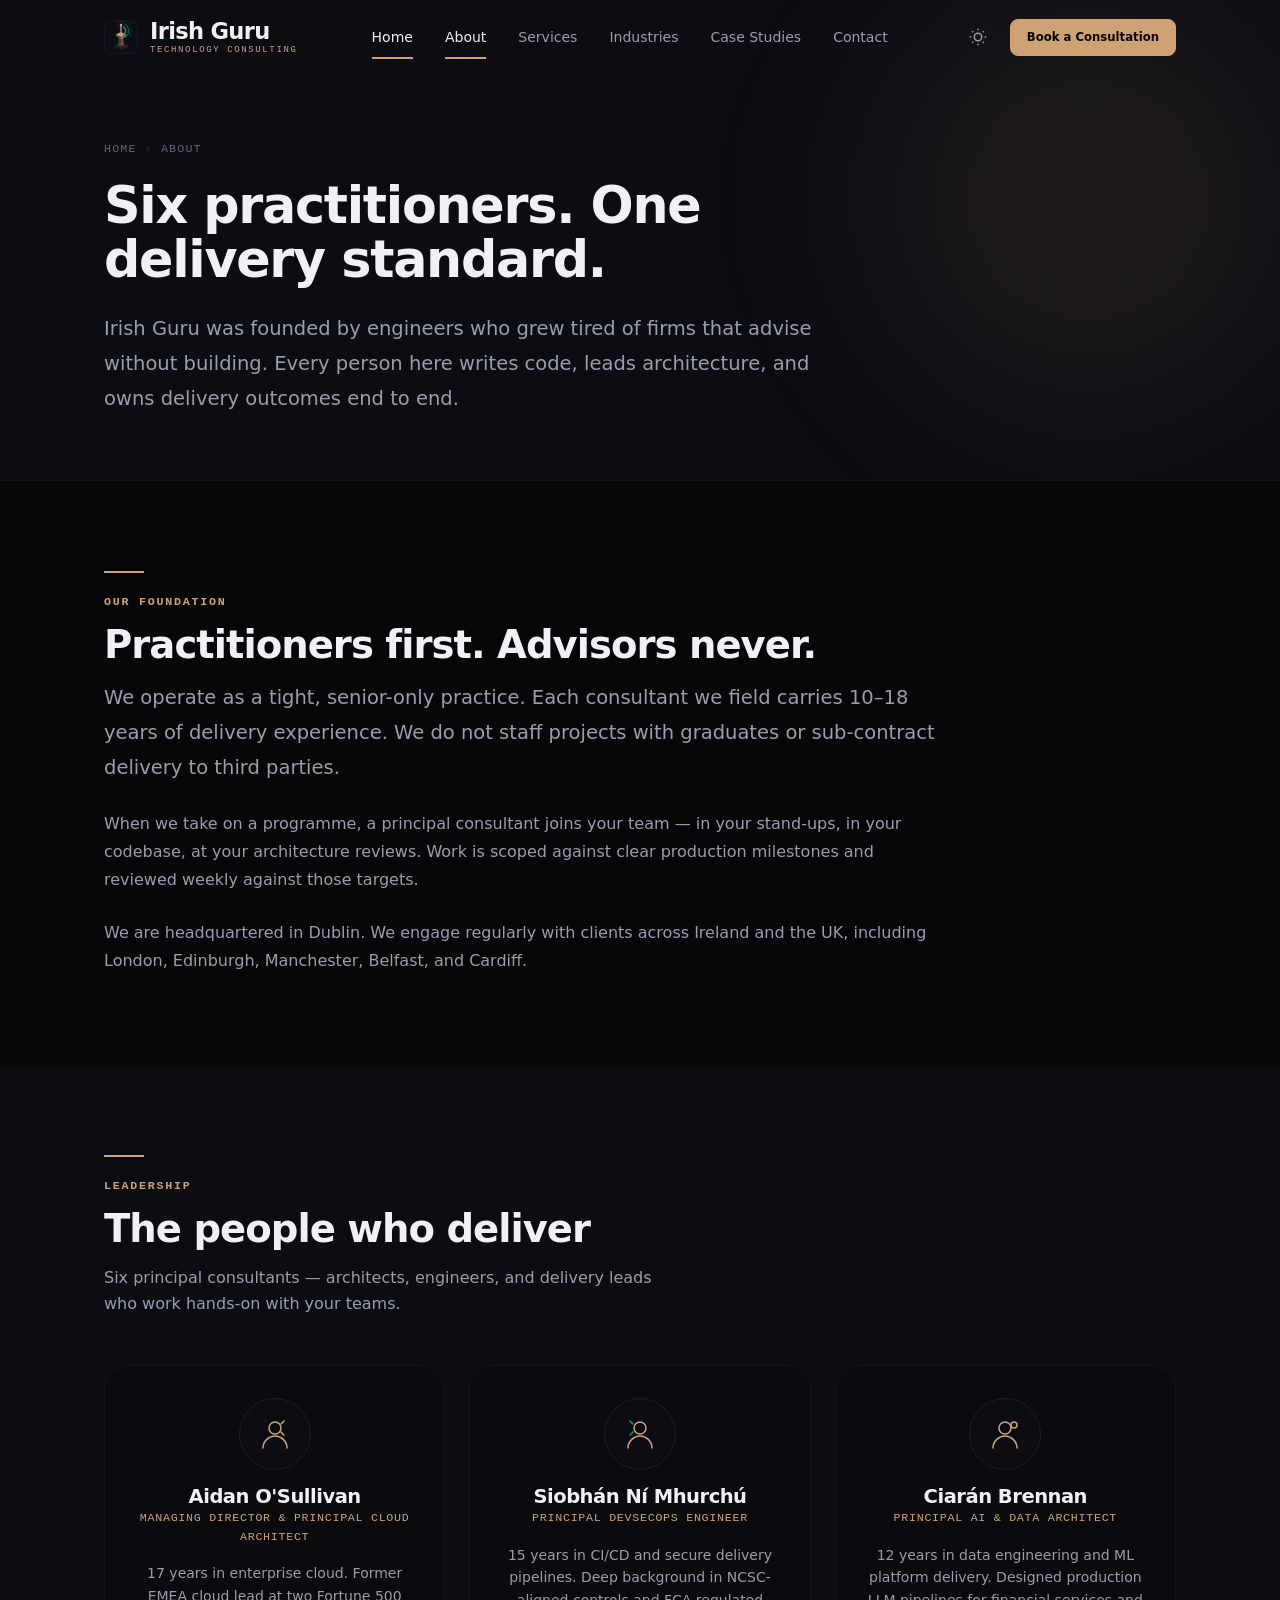
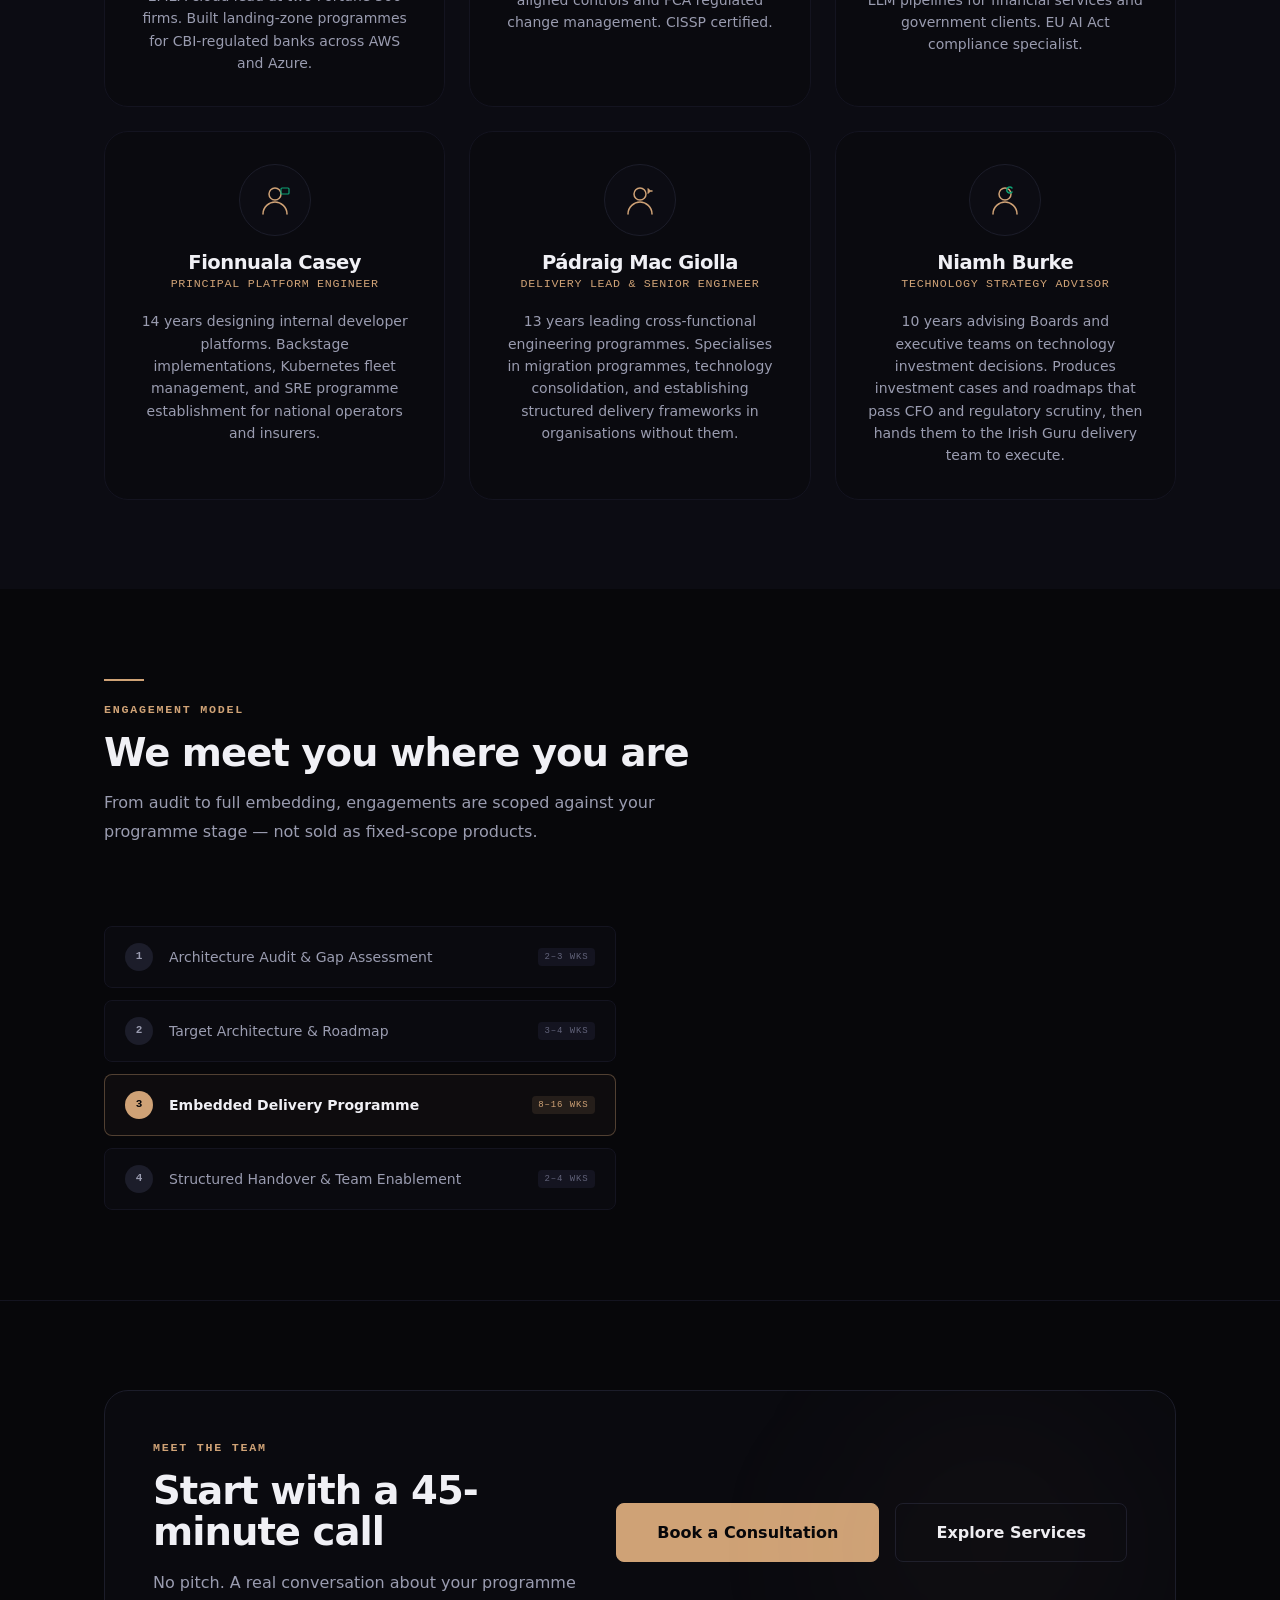
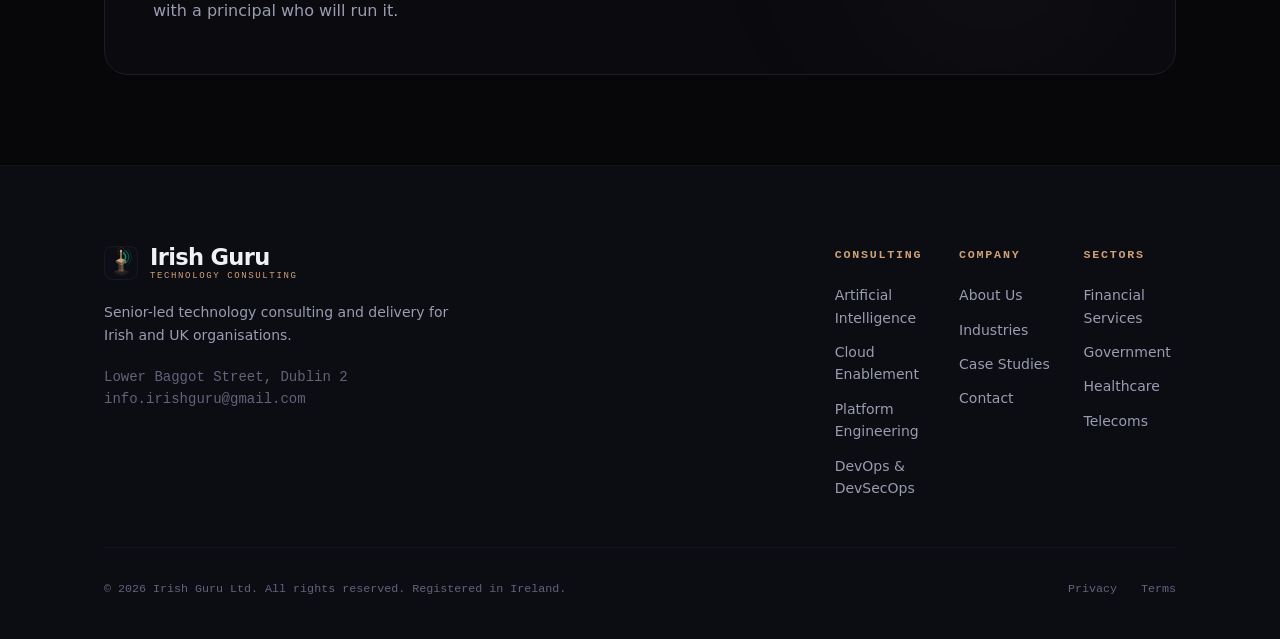
==== commit f7c0ccd1: "feat: new 3D telecom tower logo — isometric mark with signal arcs across all pages Co-authored-by: C" ====
--- a/about/index.html
+++ b/about/index.html
@@ -23,11 +23,22 @@
     <div class="container site-header__inner">
       <a href="../" class="logo" aria-label="Irish Guru — Home">
         <svg class="logo__mark" viewBox="0 0 40 40" fill="none" xmlns="http://www.w3.org/2000/svg" aria-hidden="true">
-          <rect width="40" height="40" rx="10" fill="var(--color-bg-elevated)"/>
-          <rect x="0.75" y="0.75" width="38.5" height="38.5" rx="9.25" stroke="var(--color-border)" stroke-width="1.5"/>
-          <path d="M12 12H20C24.4183 12 28 15.5817 28 20C28 24.4183 24.4183 28 20 28H12V12Z" stroke="var(--color-accent)" stroke-width="2" fill="none"/>
-          <circle cx="20" cy="20" r="3.5" fill="var(--color-primary)"/>
-          <circle cx="28" cy="12" r="2.5" fill="var(--color-sage)"/>
+          <rect width="40" height="40" rx="9" fill="var(--c-bg-2)"/>
+          <rect x=".75" y=".75" width="38.5" height="38.5" rx="8.25" stroke="var(--c-border)" stroke-width="1"/>
+          <polygon points="11,30 20,26.5 29,30 20,33.5" fill="var(--c-gold)" opacity=".14"/>
+          <polygon points="11,30 11,32 20,35.5 20,33.5" fill="var(--c-gold)" opacity=".06"/>
+          <polygon points="29,30 29,32 20,35.5 20,33.5" fill="var(--c-gold)" opacity=".09"/>
+          <rect x="17" y="21" width="3" height="9" fill="var(--c-gold)" opacity=".28"/>
+          <rect x="20" y="21" width="3" height="9" fill="var(--c-gold)" opacity=".44"/>
+          <polygon points="14,17 20,14 26,17 20,20" fill="var(--c-gold)"/>
+          <polygon points="14,17 14,19.5 20,22.5 20,20" fill="var(--c-gold)" opacity=".38"/>
+          <polygon points="26,17 26,19.5 20,22.5 20,20" fill="var(--c-gold)" opacity=".6"/>
+          <line x1="20" y1="14" x2="20" y2="6.5" stroke="var(--c-gold)" stroke-width="1.5" stroke-linecap="round"/>
+          <circle cx="20" cy="6" r="1.5" fill="var(--c-gold)"/>
+          <circle cx="20" cy="6" r="2" stroke="var(--c-gold)" fill="none" opacity=".4"><animate attributeName="r" values="2;5.5;2" dur="2.5s" repeatCount="indefinite"/><animate attributeName="opacity" values=".4;0;.4" dur="2.5s" repeatCount="indefinite"/></circle>
+          <path d="M23 8 Q28 13 23 18" stroke="var(--c-sage)" stroke-width="1.8" fill="none" stroke-linecap="round" opacity=".9"/>
+          <path d="M25.5 5.5 Q33 13 25.5 20.5" stroke="var(--c-sage)" stroke-width="1.3" fill="none" stroke-linecap="round" opacity=".55"/>
+          <path d="M28 3.5 Q37 13 28 22.5" stroke="var(--c-sage)" stroke-width="1" fill="none" stroke-linecap="round" opacity=".25"/>
         </svg>
         <div class="logo__text">Irish Guru<span>Technology Consulting</span></div>
       </a>
@@ -260,10 +271,22 @@
         <div class="footer-brand">
           <a href="../" class="logo" aria-label="Irish Guru — Home">
             <svg class="logo__mark" viewBox="0 0 40 40" fill="none" xmlns="http://www.w3.org/2000/svg" aria-hidden="true">
-              <rect width="40" height="40" rx="10" fill="var(--color-bg-elevated)"/>
-              <rect x="0.75" y="0.75" width="38.5" height="38.5" rx="9.25" stroke="var(--color-border)" stroke-width="1.5"/>
-              <path d="M12 12H20C24.4183 12 28 15.5817 28 20C28 24.4183 24.4183 28 20 28H12V12Z" stroke="var(--color-accent)" stroke-width="2" fill="none"/>
-              <circle cx="20" cy="20" r="3.5" fill="var(--color-primary)"/>
+              <rect width="40" height="40" rx="9" fill="var(--c-bg-2)"/>
+              <rect x=".75" y=".75" width="38.5" height="38.5" rx="8.25" stroke="var(--c-border)" stroke-width="1"/>
+              <polygon points="11,30 20,26.5 29,30 20,33.5" fill="var(--c-gold)" opacity=".14"/>
+              <polygon points="11,30 11,32 20,35.5 20,33.5" fill="var(--c-gold)" opacity=".06"/>
+              <polygon points="29,30 29,32 20,35.5 20,33.5" fill="var(--c-gold)" opacity=".09"/>
+              <rect x="17" y="21" width="3" height="9" fill="var(--c-gold)" opacity=".28"/>
+              <rect x="20" y="21" width="3" height="9" fill="var(--c-gold)" opacity=".44"/>
+              <polygon points="14,17 20,14 26,17 20,20" fill="var(--c-gold)"/>
+              <polygon points="14,17 14,19.5 20,22.5 20,20" fill="var(--c-gold)" opacity=".38"/>
+              <polygon points="26,17 26,19.5 20,22.5 20,20" fill="var(--c-gold)" opacity=".6"/>
+              <line x1="20" y1="14" x2="20" y2="6.5" stroke="var(--c-gold)" stroke-width="1.5" stroke-linecap="round"/>
+              <circle cx="20" cy="6" r="1.5" fill="var(--c-gold)"/>
+              <circle cx="20" cy="6" r="2" stroke="var(--c-gold)" fill="none" opacity=".4"><animate attributeName="r" values="2;5.5;2" dur="2.5s" repeatCount="indefinite"/><animate attributeName="opacity" values=".4;0;.4" dur="2.5s" repeatCount="indefinite"/></circle>
+              <path d="M23 8 Q28 13 23 18" stroke="var(--c-sage)" stroke-width="1.8" fill="none" stroke-linecap="round" opacity=".9"/>
+              <path d="M25.5 5.5 Q33 13 25.5 20.5" stroke="var(--c-sage)" stroke-width="1.3" fill="none" stroke-linecap="round" opacity=".55"/>
+              <path d="M28 3.5 Q37 13 28 22.5" stroke="var(--c-sage)" stroke-width="1" fill="none" stroke-linecap="round" opacity=".25"/>
             </svg>
             <div class="logo__text">Irish Guru<span>Technology Consulting</span></div>
           </a>
--- a/css/styles.css
+++ b/css/styles.css
@@ -294,7 +294,16 @@
   font-size: var(--t-xl);
   letter-spacing: -.03em;
 }
-.logo__mark { width: 2.125rem; height: 2.125rem; flex-shrink: 0; }
+.logo__mark {
+  width: 2.125rem;
+  height: 2.125rem;
+  flex-shrink: 0;
+  transition: filter var(--fast), transform var(--fast);
+}
+.logo:hover .logo__mark {
+  filter: drop-shadow(0 0 10px rgba(207,162,118,.45));
+  transform: translateY(-1px);
+}
 .logo__text {
   display: flex;
   flex-direction: column;
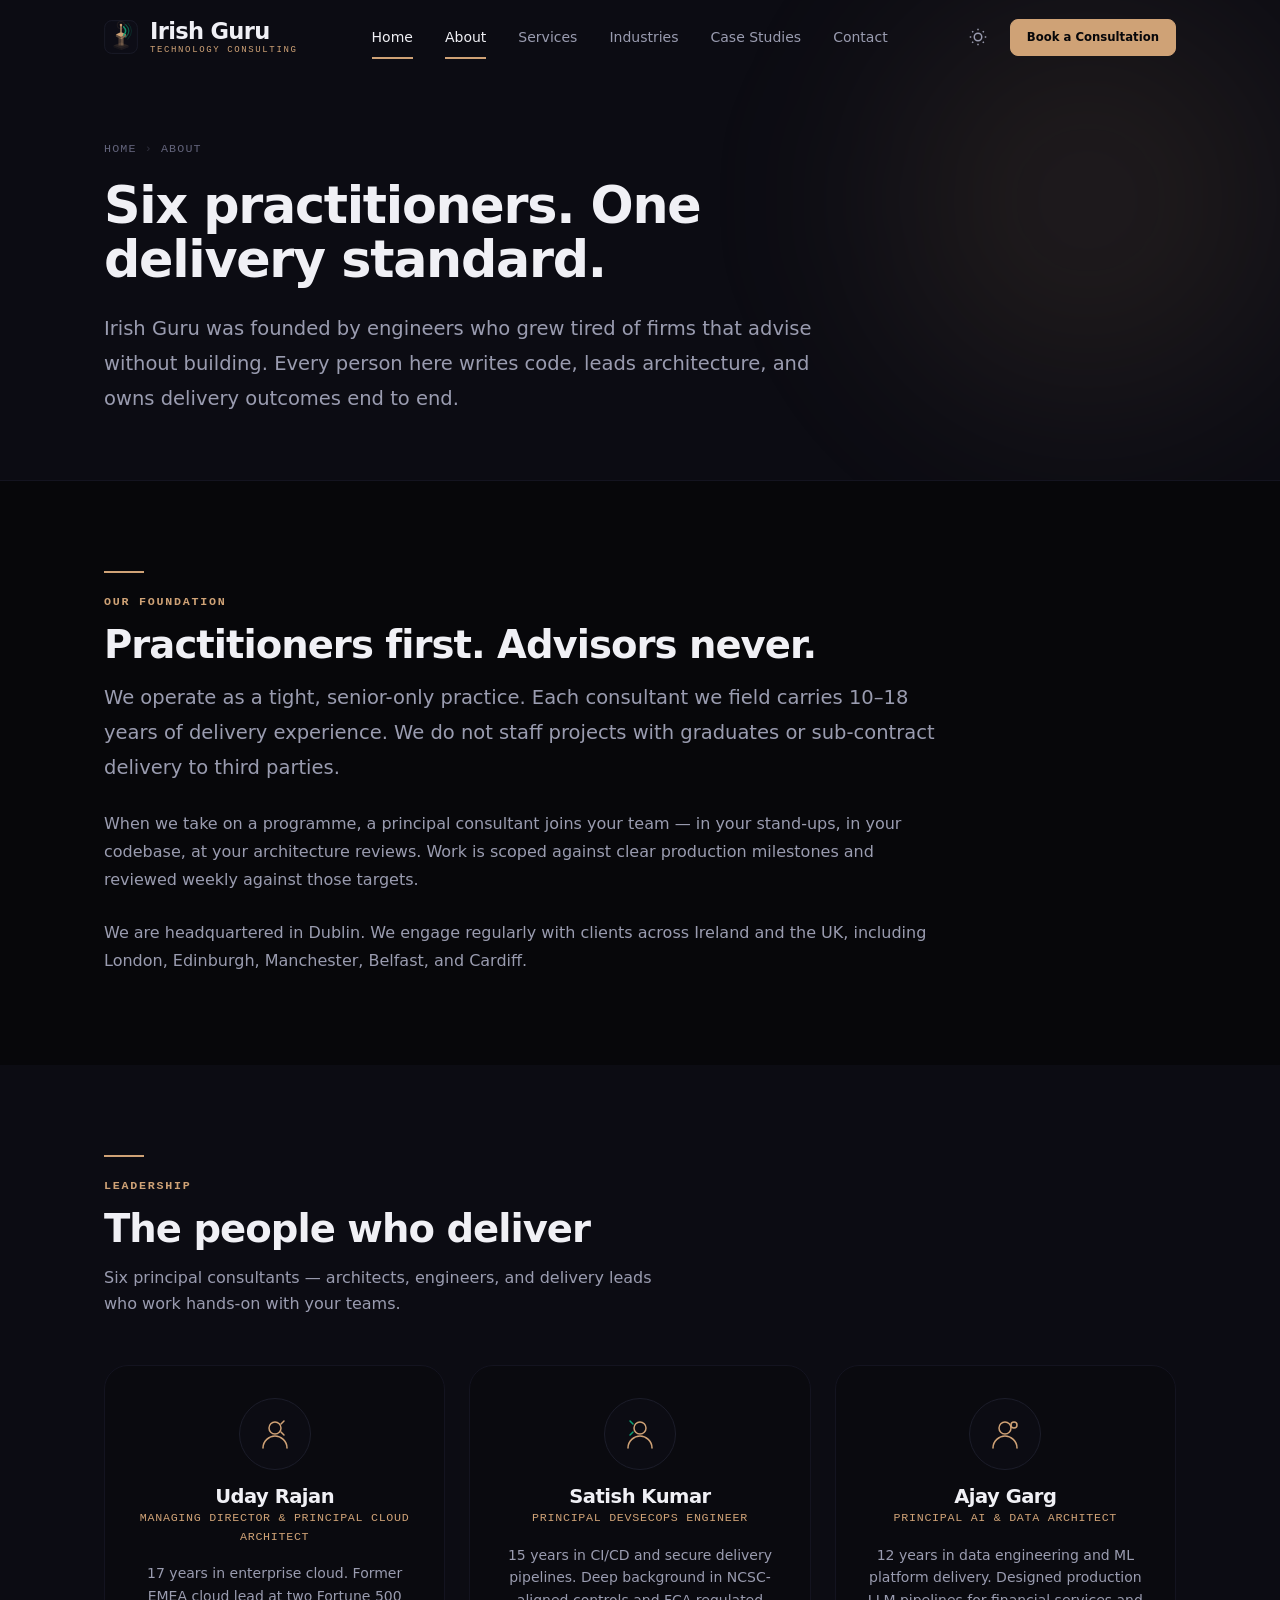
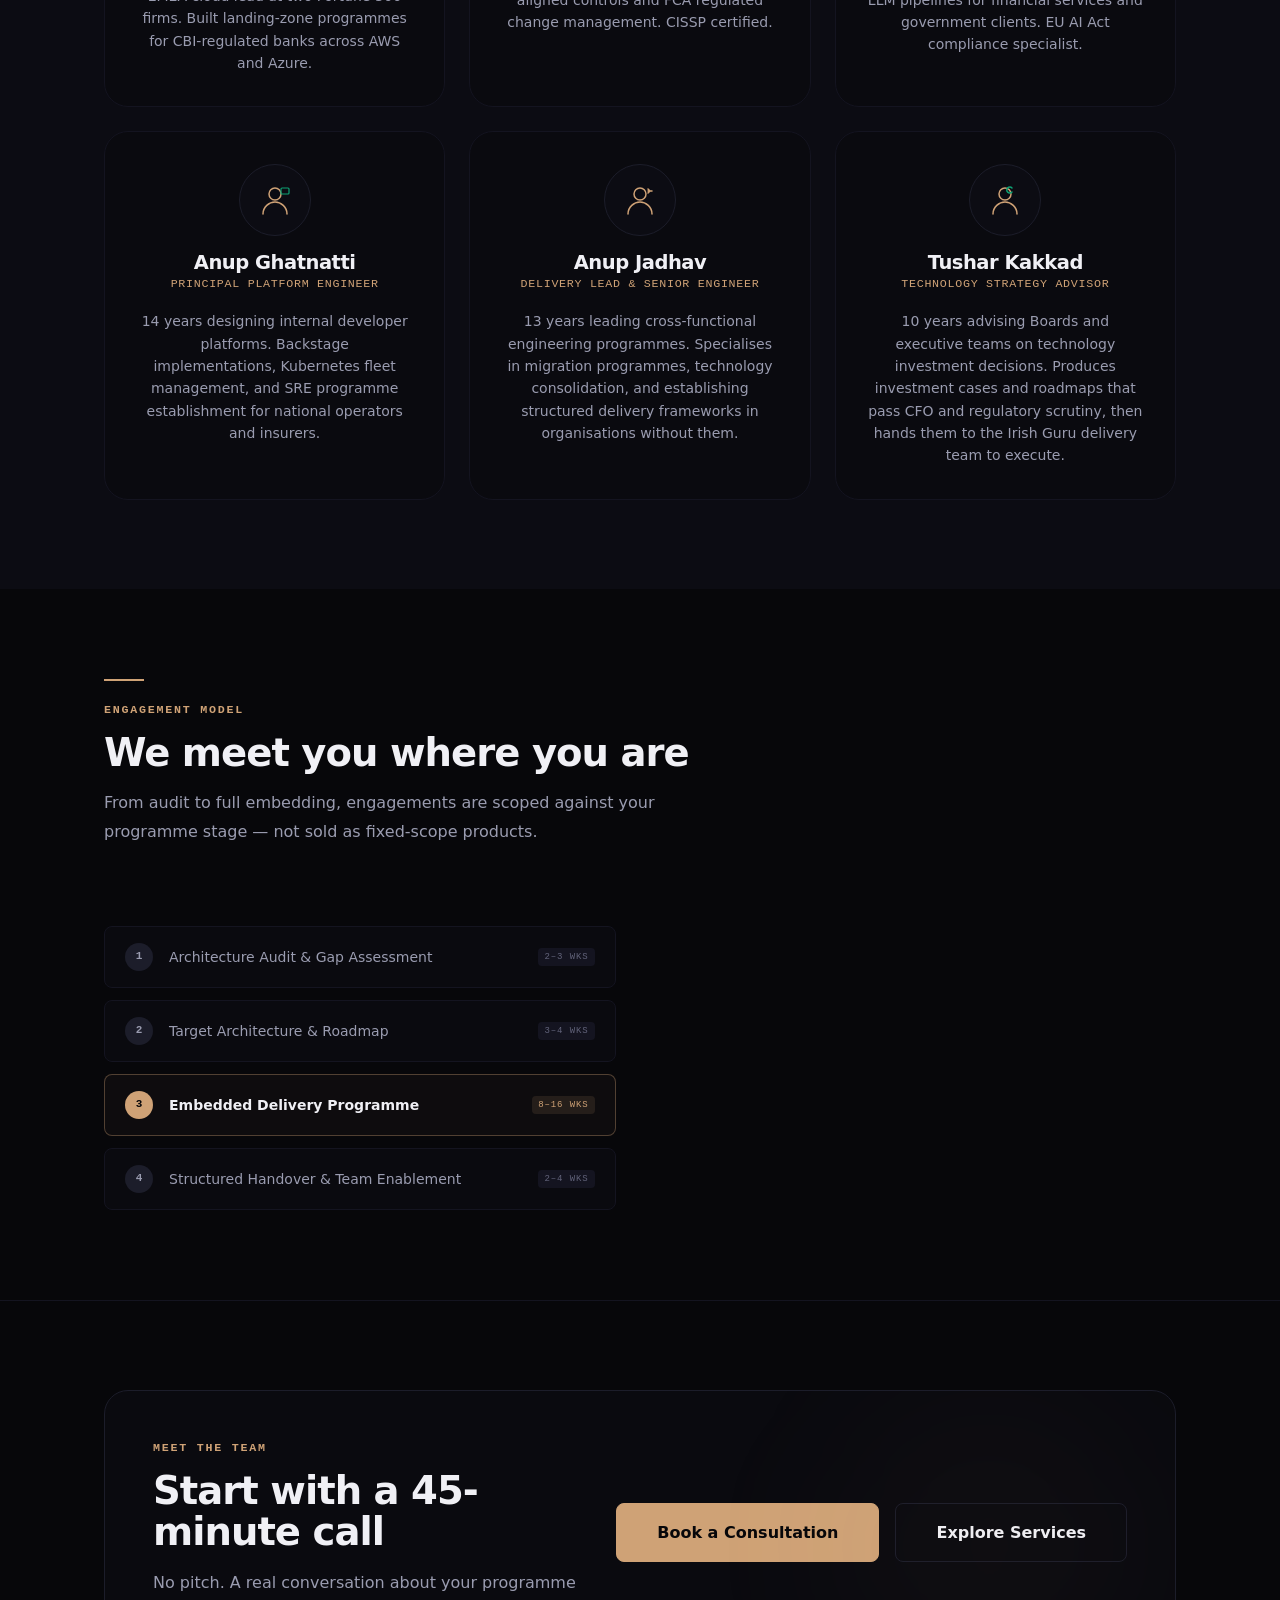
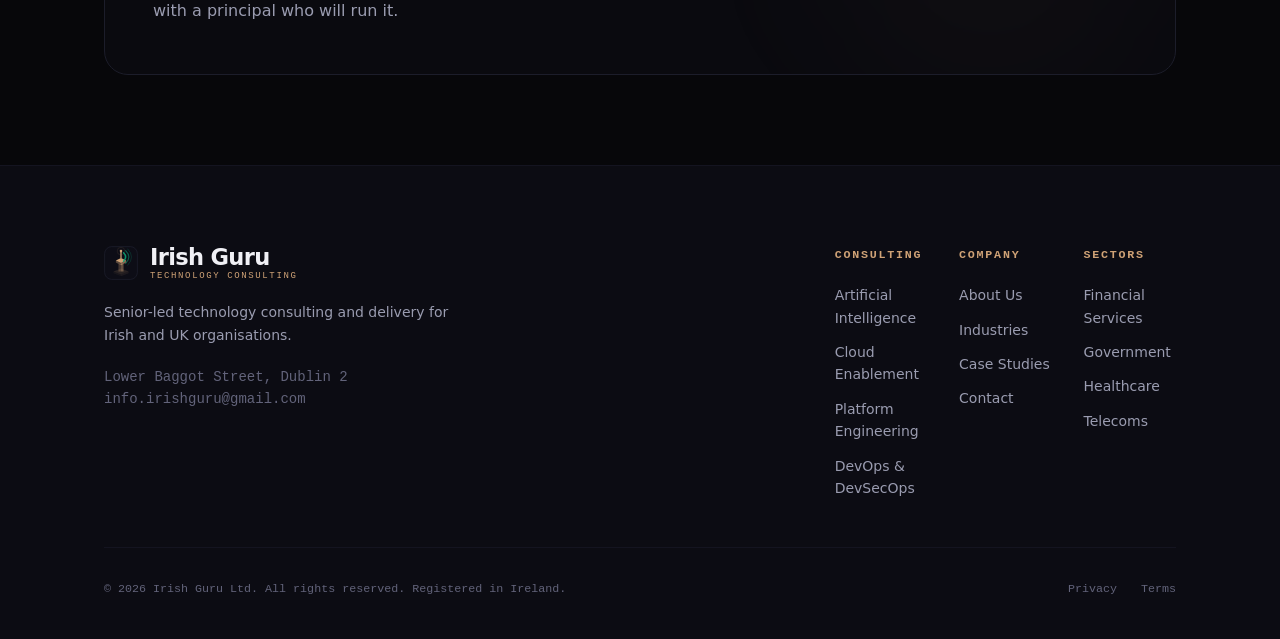
==== commit 46b0f4ad: "content: update team names to real experts (Uday, Satish, Ajay, Anup G, Anup J, Tushar)" ====
--- a/about/index.html
+++ b/about/index.html
@@ -131,7 +131,7 @@
                 <path d="M24 8l3-3M24 16l3 3" stroke="var(--color-accent)" stroke-linecap="round"/>
               </svg>
             </div>
-            <h3 class="team-card__name">Aidan O'Sullivan</h3>
+            <h3 class="team-card__name">Uday Rajan</h3>
             <p class="team-card__role">Managing Director &amp; Principal Cloud Architect</p>
             <p class="team-card__bio">17 years in enterprise cloud. Former EMEA cloud lead at two Fortune 500 firms. Built landing-zone programmes for CBI-regulated banks across AWS and Azure.</p>
           </article>
@@ -145,7 +145,7 @@
                 <path d="M11 8l-3-3M11 16l-3 3" stroke="var(--color-sage)" stroke-linecap="round"/>
               </svg>
             </div>
-            <h3 class="team-card__name">Siobhán Ní Mhurchú</h3>
+            <h3 class="team-card__name">Satish Kumar</h3>
             <p class="team-card__role">Principal DevSecOps Engineer</p>
             <p class="team-card__bio">15 years in CI/CD and secure delivery pipelines. Deep background in NCSC-aligned controls and FCA regulated change management. CISSP certified.</p>
           </article>
@@ -159,7 +159,7 @@
                 <circle cx="27" cy="9" r="3" stroke="var(--color-accent)"/>
               </svg>
             </div>
-            <h3 class="team-card__name">Ciarán Brennan</h3>
+            <h3 class="team-card__name">Ajay Garg</h3>
             <p class="team-card__role">Principal AI &amp; Data Architect</p>
             <p class="team-card__bio">12 years in data engineering and ML platform delivery. Designed production LLM pipelines for financial services and government clients. EU AI Act compliance specialist.</p>
           </article>
@@ -173,7 +173,7 @@
                 <rect x="24" y="6" width="8" height="6" rx="1" stroke="var(--color-sage)" stroke-width="1.2"/>
               </svg>
             </div>
-            <h3 class="team-card__name">Fionnuala Casey</h3>
+            <h3 class="team-card__name">Anup Ghatnatti</h3>
             <p class="team-card__role">Principal Platform Engineer</p>
             <p class="team-card__bio">14 years designing internal developer platforms. Backstage implementations, Kubernetes fleet management, and SRE programme establishment for national operators and insurers.</p>
           </article>
@@ -187,7 +187,7 @@
                 <path d="M26 7l2 2-2 2M30 9h-4" stroke="var(--color-accent)" stroke-linecap="round"/>
               </svg>
             </div>
-            <h3 class="team-card__name">Pádraig Mac Giolla</h3>
+            <h3 class="team-card__name">Anup Jadhav</h3>
             <p class="team-card__role">Delivery Lead &amp; Senior Engineer</p>
             <p class="team-card__bio">13 years leading cross-functional engineering programmes. Specialises in migration programmes, technology consolidation, and establishing structured delivery frameworks in organisations without them.</p>
           </article>
@@ -201,7 +201,7 @@
                 <path d="M25 10a3 3 0 1 1 0-4" stroke="var(--color-sage)" stroke-linecap="round"/>
               </svg>
             </div>
-            <h3 class="team-card__name">Niamh Burke</h3>
+            <h3 class="team-card__name">Tushar Kakkad</h3>
             <p class="team-card__role">Technology Strategy Advisor</p>
             <p class="team-card__bio">10 years advising Boards and executive teams on technology investment decisions. Produces investment cases and roadmaps that pass CFO and regulatory scrutiny, then hands them to the Irish Guru delivery team to execute.</p>
           </article>
